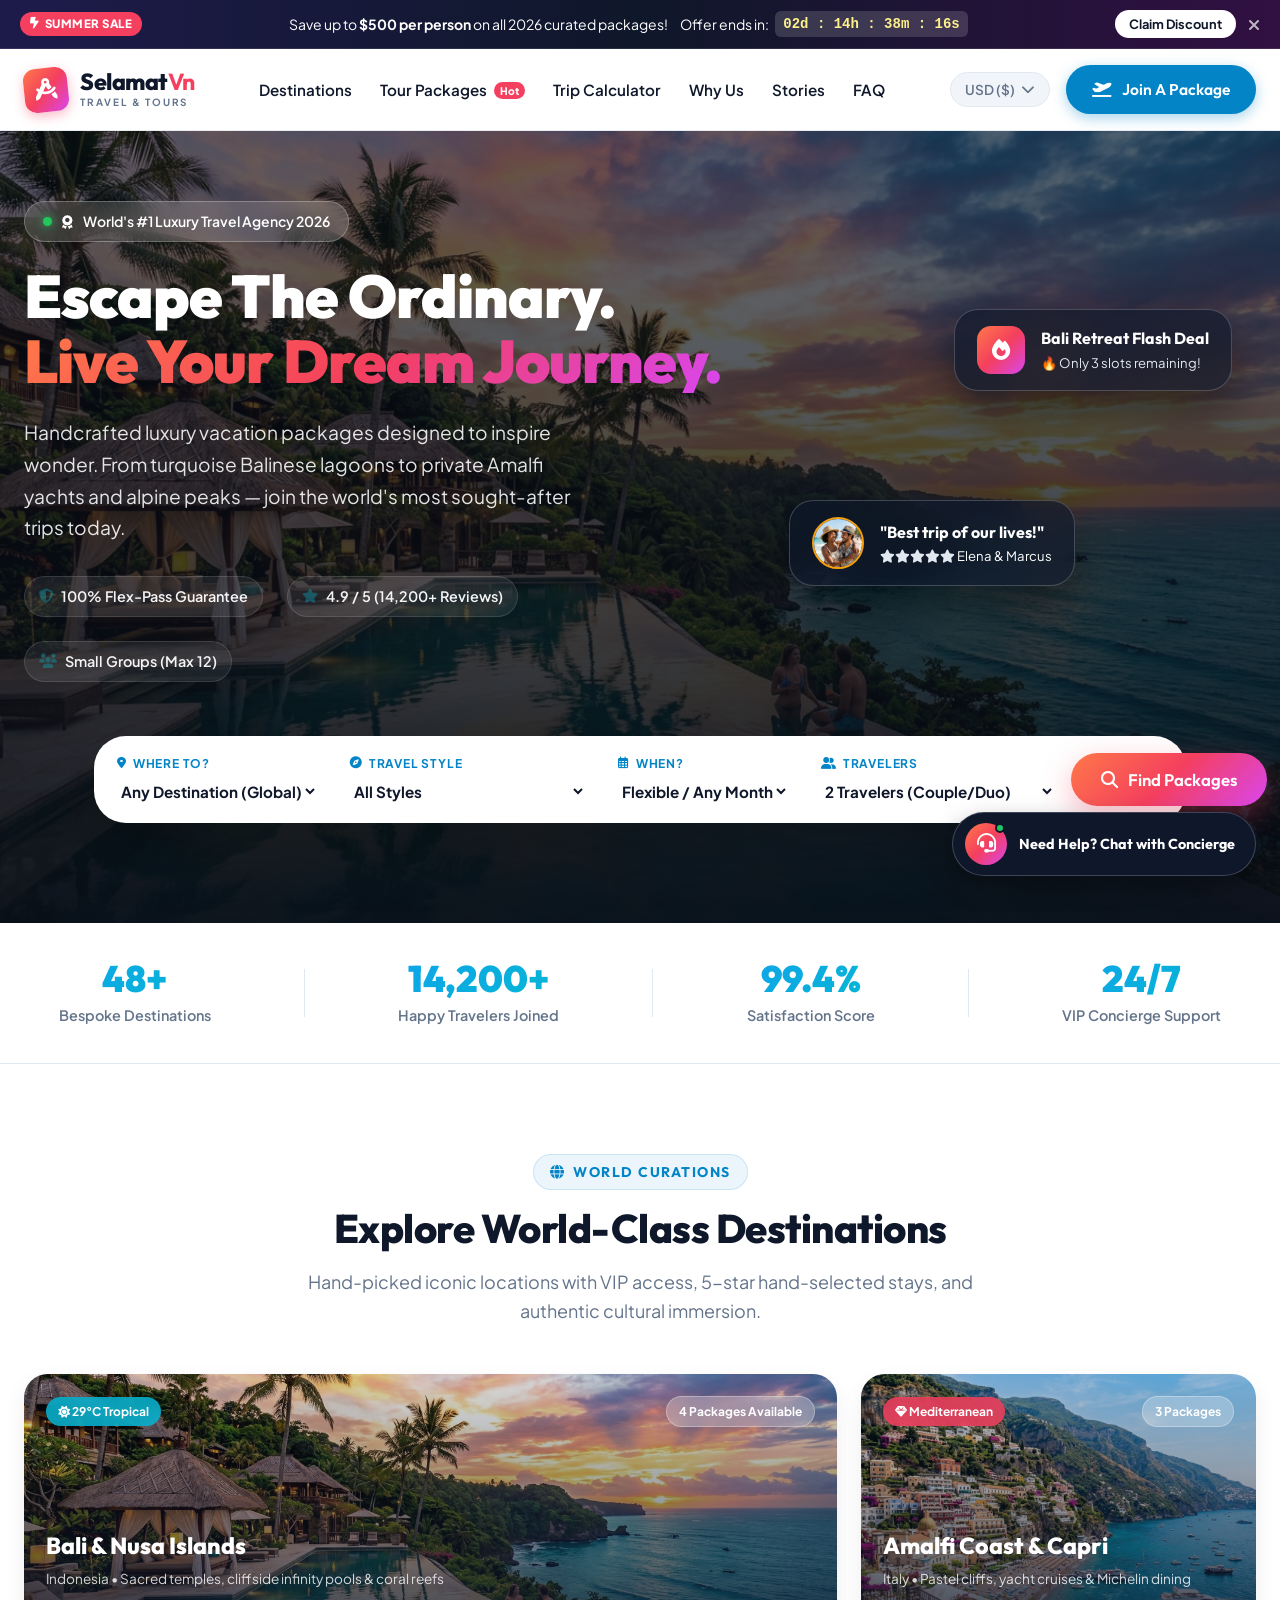
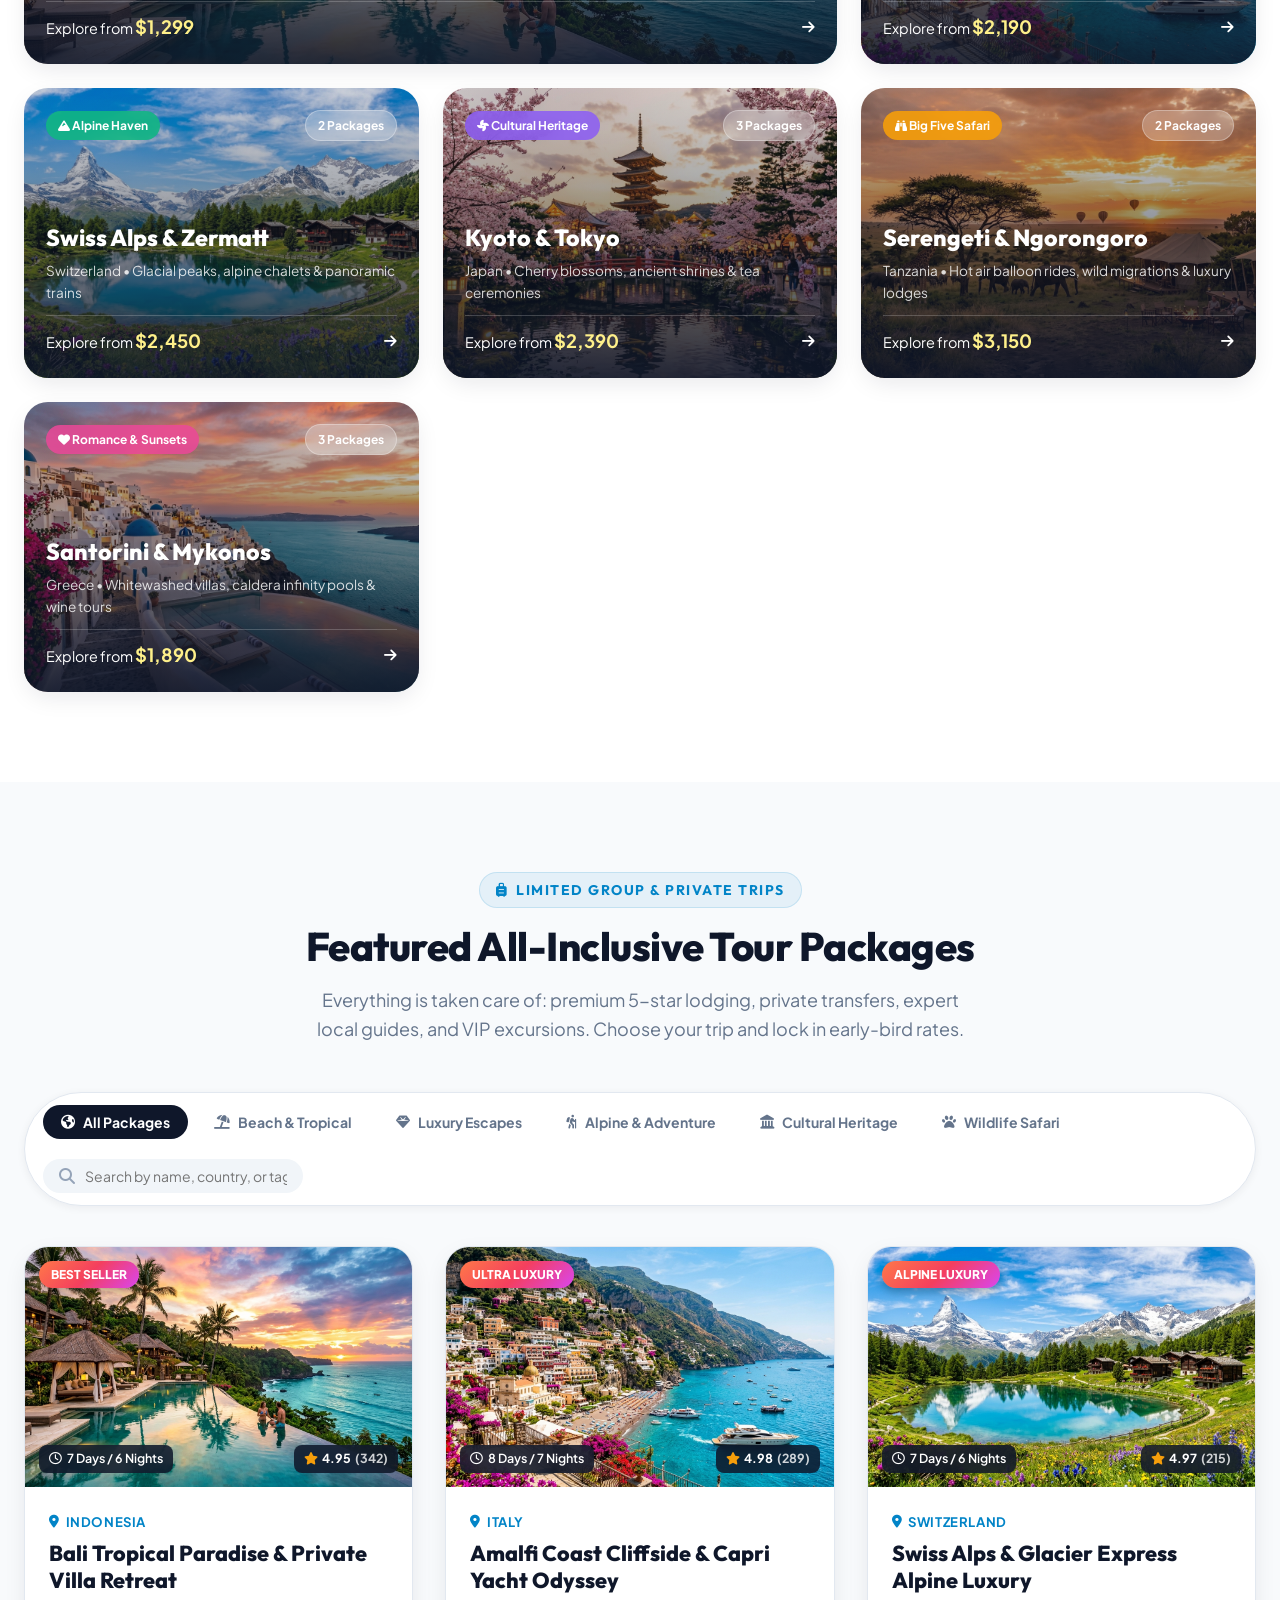
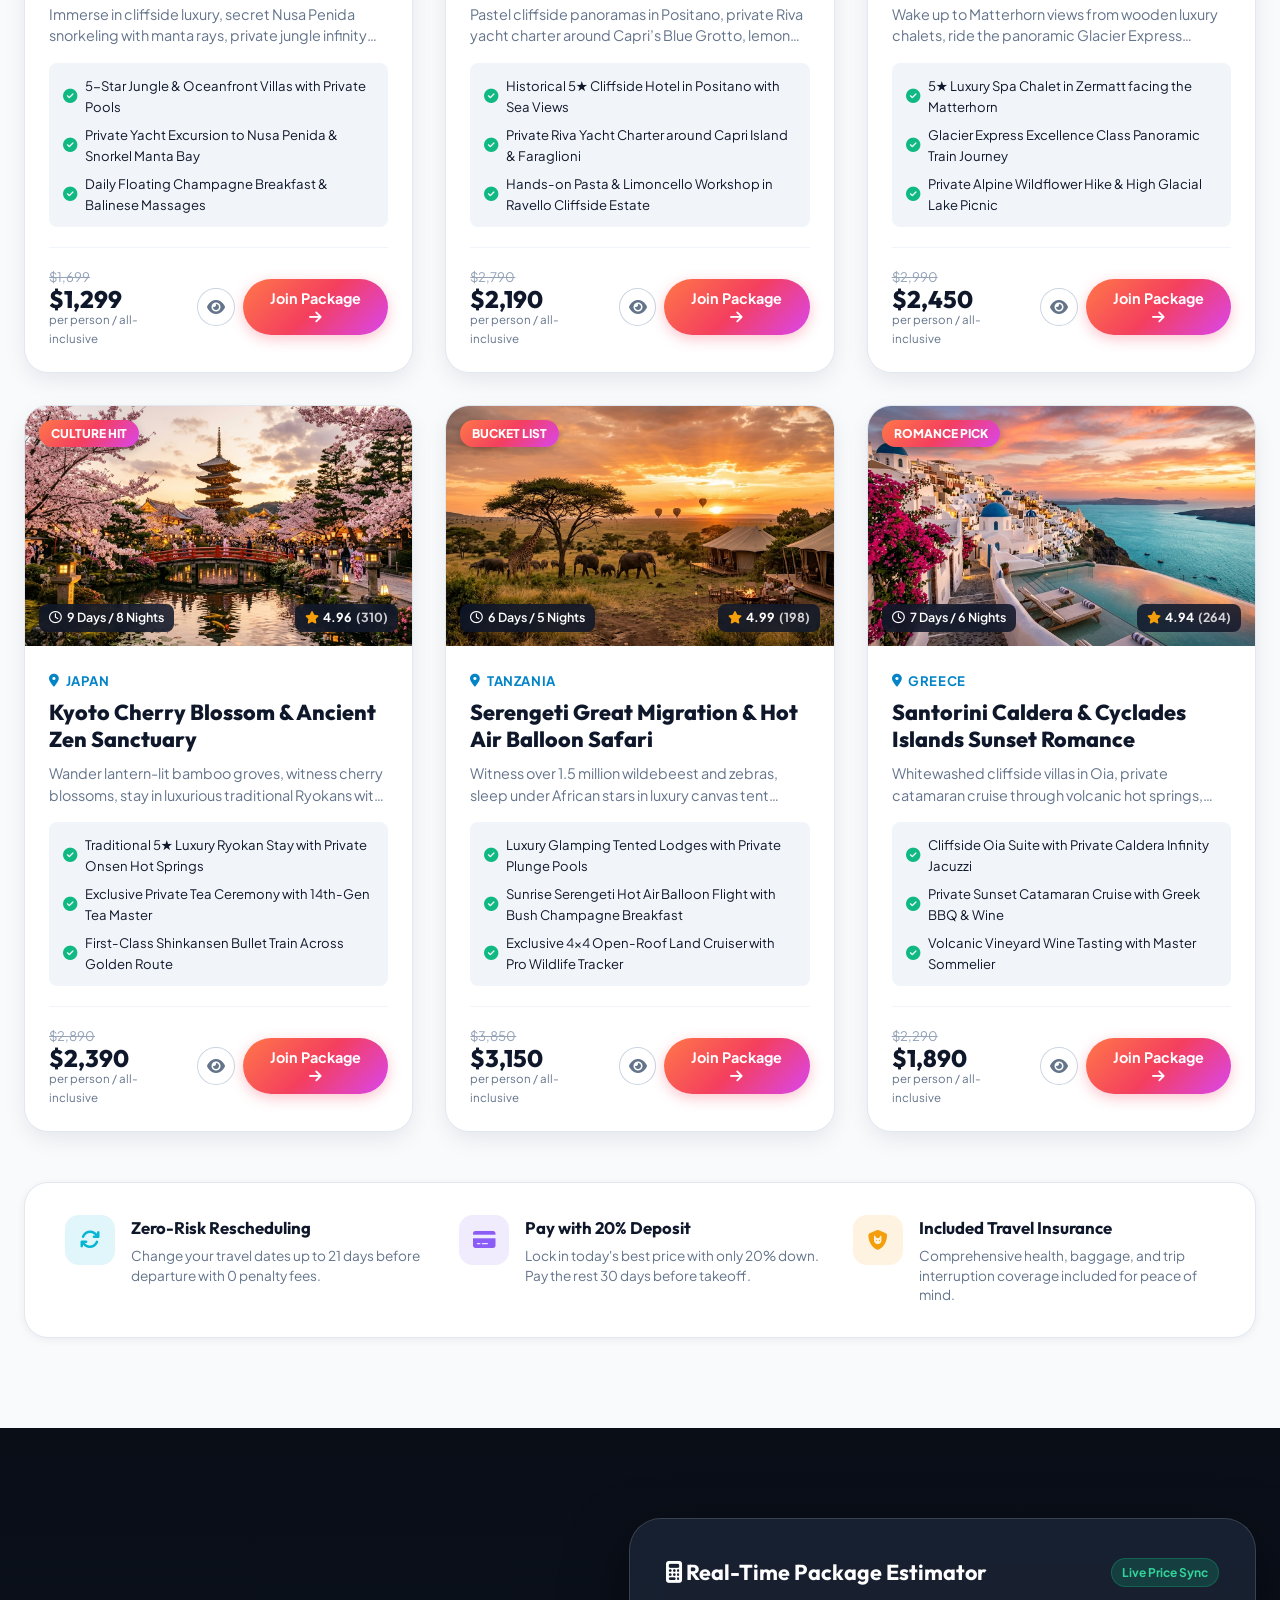
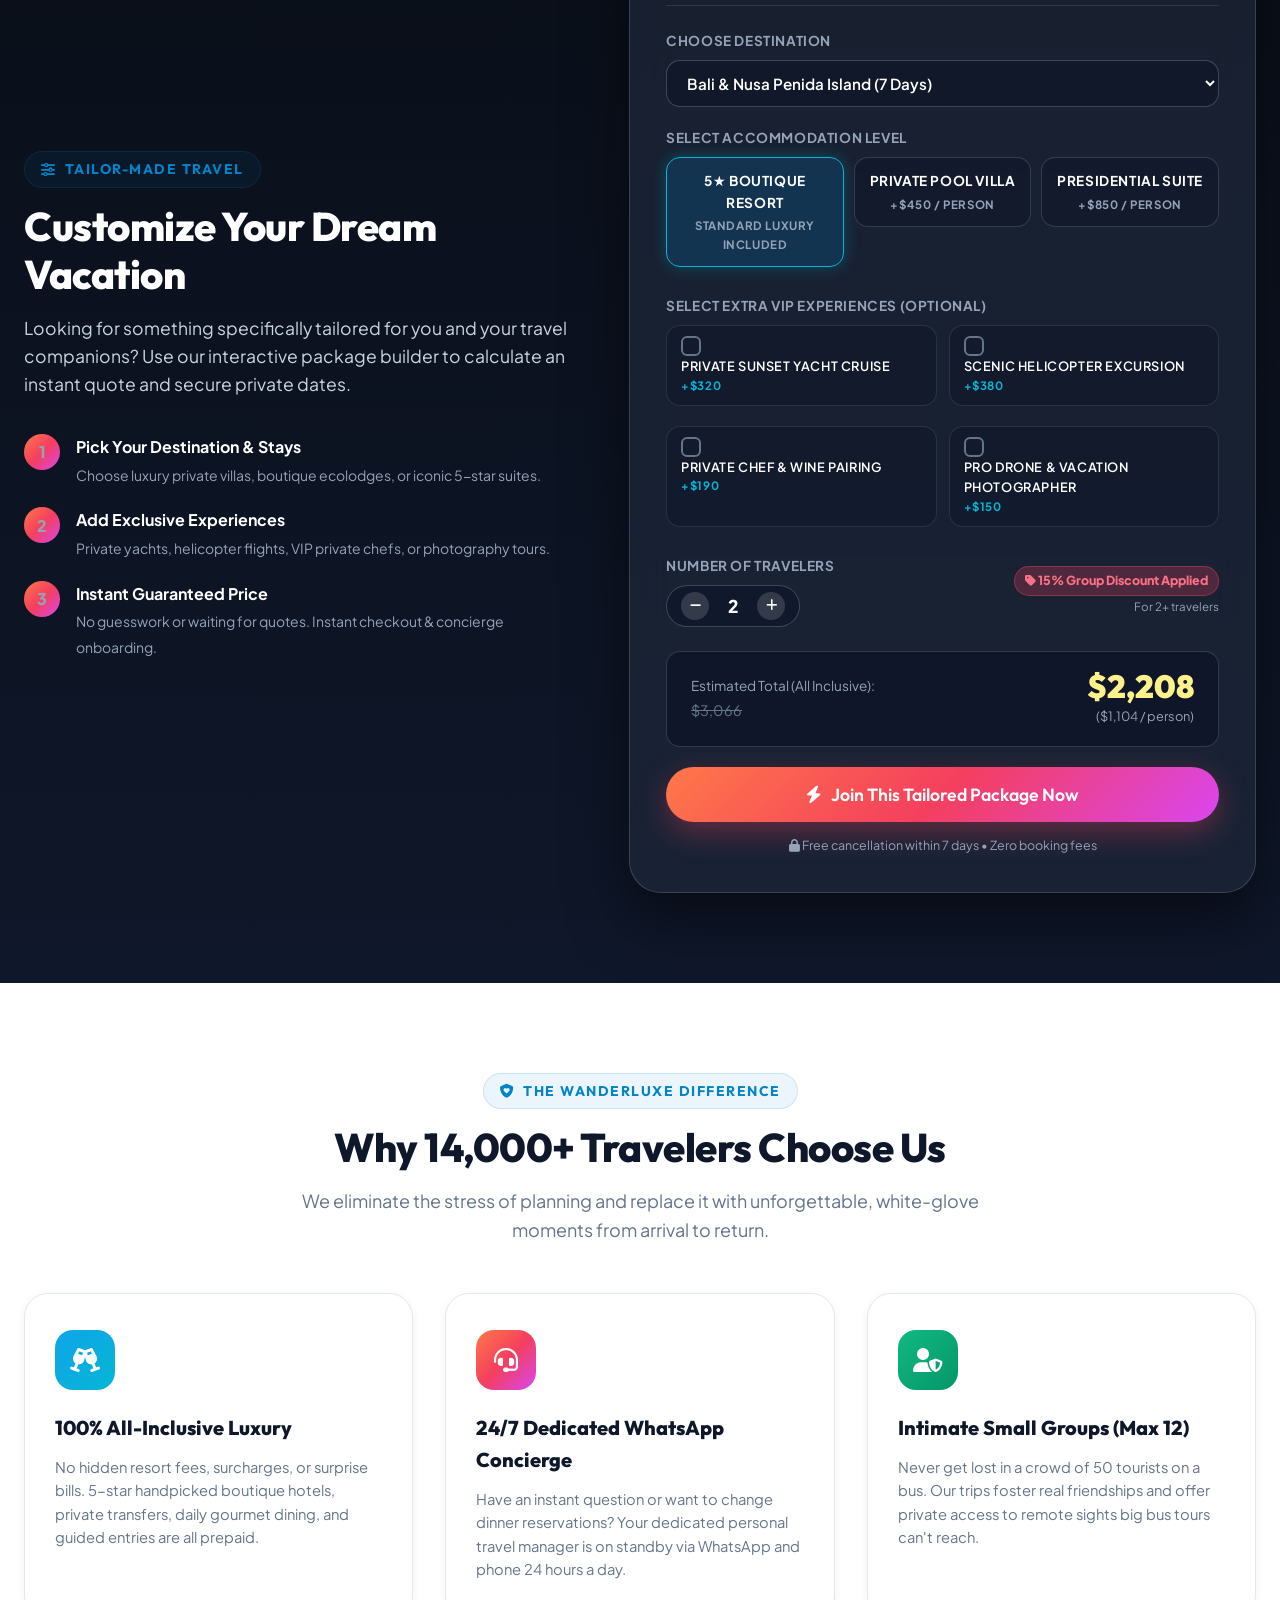
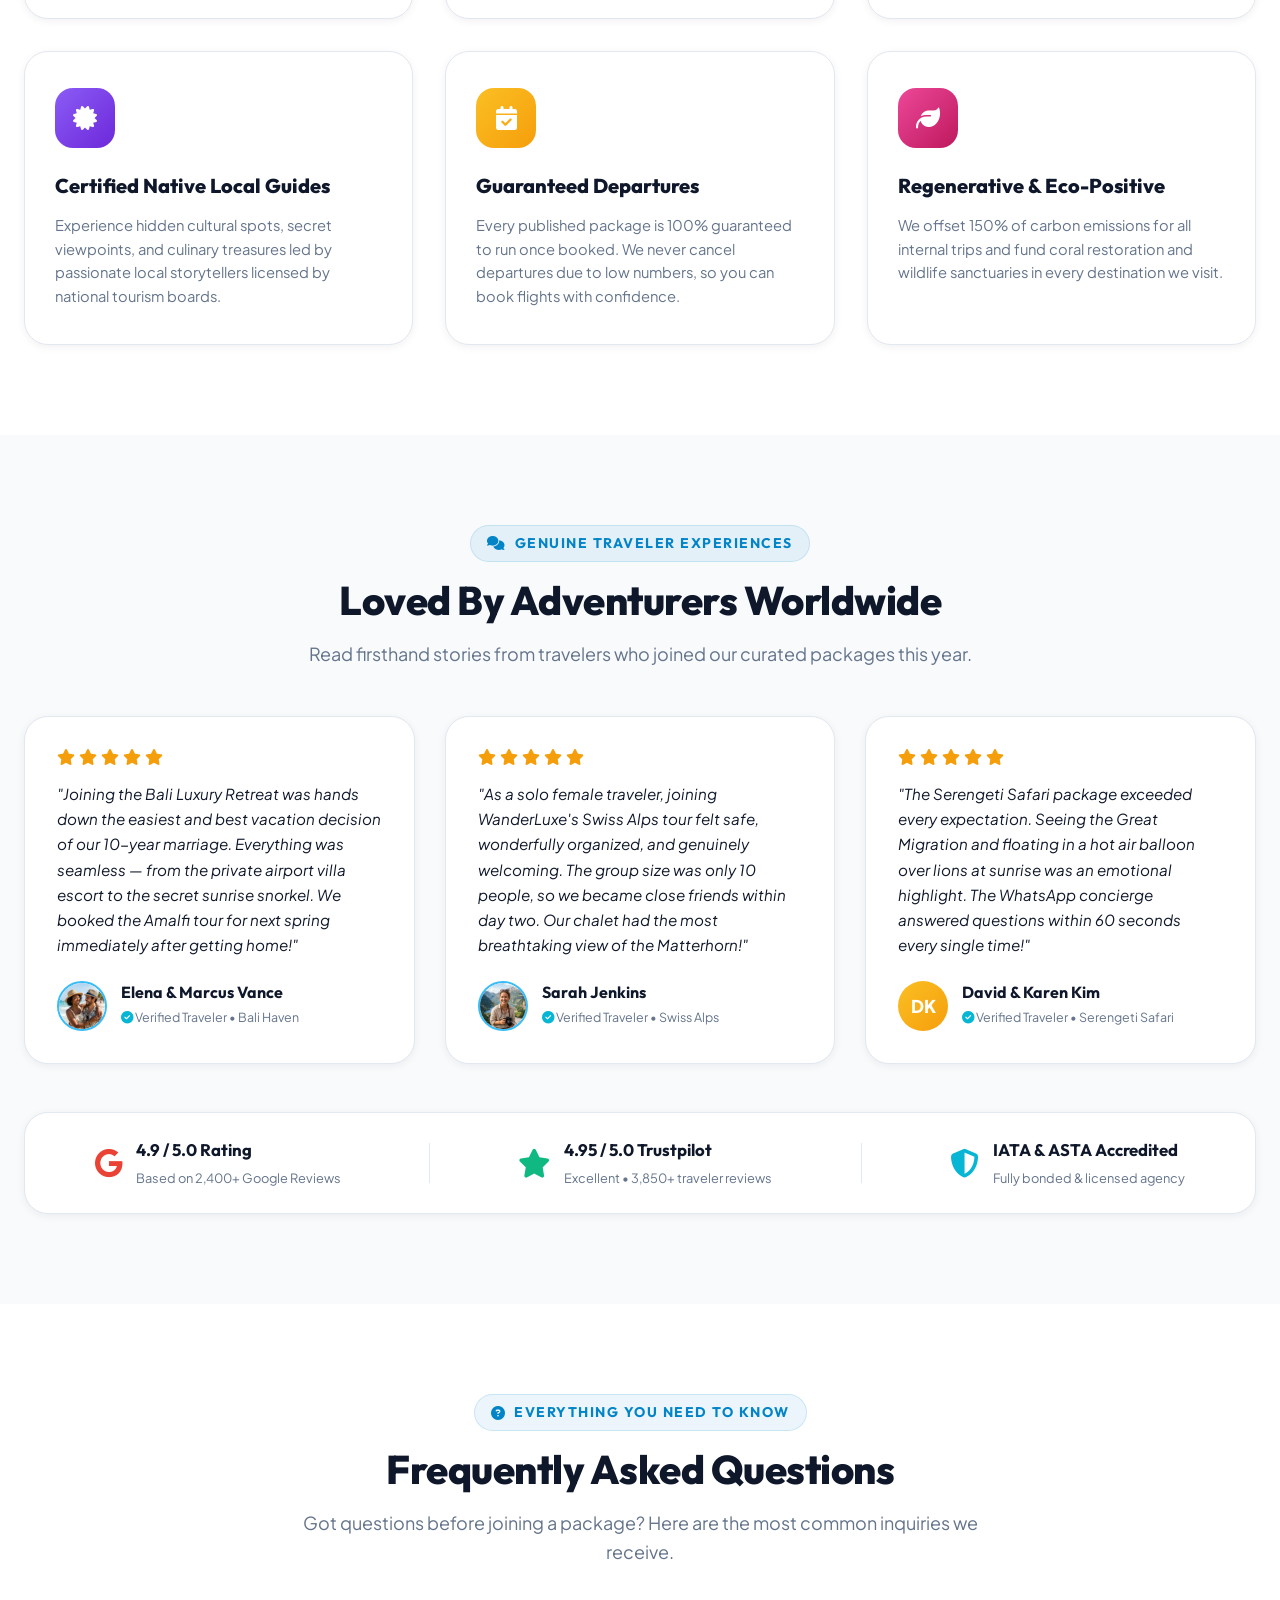
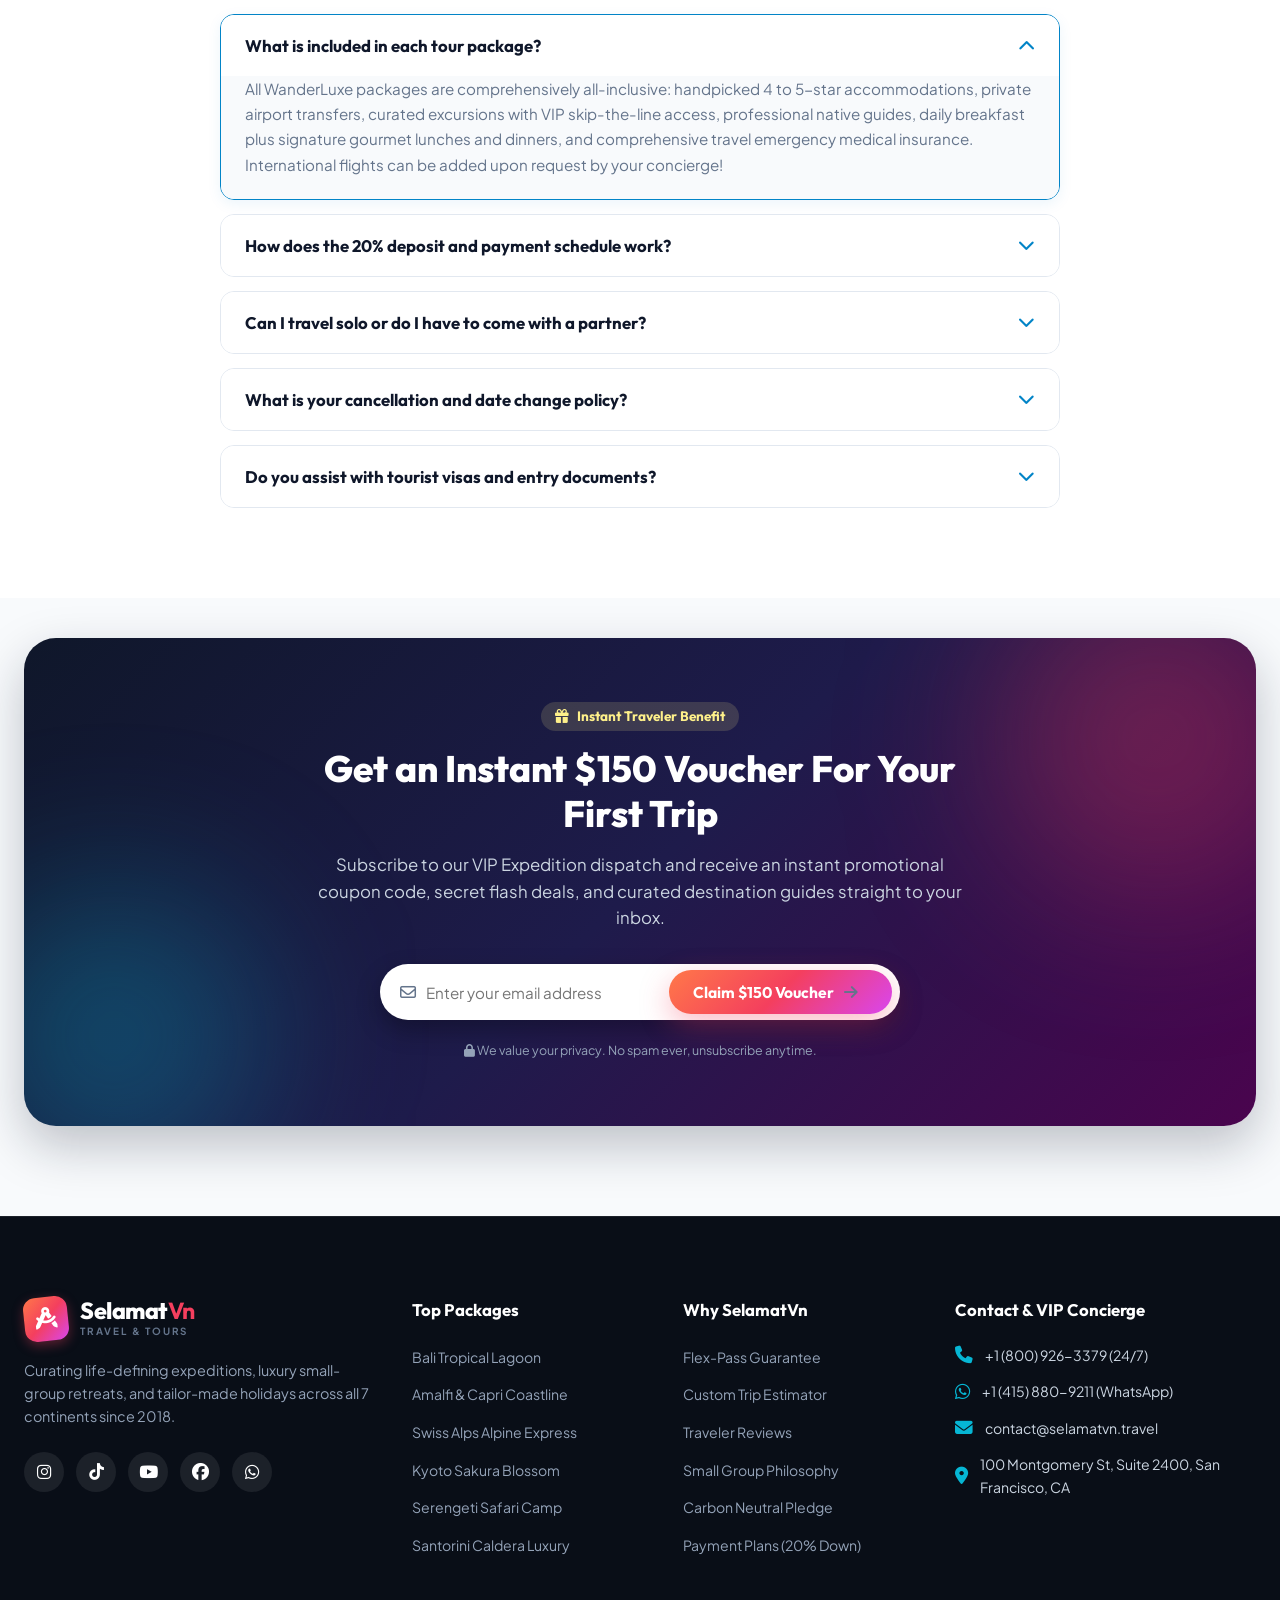
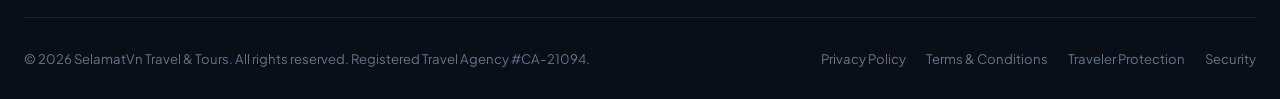
==== index.html @ 8dd3179a "Initial commit: SelamatVn luxury travel landing page with responsive mobile and tablet design" ====
<!DOCTYPE html>
<html lang="en">

<head>
  <meta charset="UTF-8">
  <meta name="viewport" content="width=device-width, initial-scale=1.0">
  <title>SelamatVn | Handcrafted Luxury Travel & Dream Vacation Packages</title>
  <meta name="description"
    content="Discover extraordinary curated travel packages across 7 continents. Join premium small-group tours, luxury private escapes, and unforgettable adventures with 100% flexible booking.">
  <meta name="keywords"
    content="travel agency, vacation packages, luxury travel, guided tours, Bali tours, Amalfi coast, Swiss Alps, safari vacation">

  <!-- Google Fonts -->
  <link rel="preconnect" href="https://fonts.googleapis.com">
  <link rel="preconnect" href="https://fonts.gstatic.com" crossorigin>
  <link
    href="https://fonts.googleapis.com/css2?family=Outfit:wght@400;500;600;700;800;900&family=Plus+Jakarta+Sans:wght@300;400;500;600;700&family=Playfair+Display:ital,wght@0,600;0,700;1,600&display=swap"
    rel="stylesheet">

  <!-- FontAwesome Icons for crisp UI symbols -->
  <link rel="stylesheet" href="https://cdnjs.cloudflare.com/ajax/libs/font-awesome/6.5.1/css/all.min.css">

  <!-- Custom Stylesheet -->
  <link rel="stylesheet" href="styles.css">
</head>

<body>

  <!-- TOP PROMO BANNER -->
  <aside class="top-banner" id="topPromoBanner">
    <div class="banner-container">
      <div class="banner-tag"><i class="fa-solid fa-bolt-lightning"></i> SUMMER SALE</div>
      <p class="banner-text">
        <span>Save up to <strong>$500 per person</strong> on all 2026 curated packages!</span>
        <span class="countdown-wrap">
          Offer ends in:
          <span class="timer-box" id="bannerTimer">02d : 14h : 38m : 19s</span>
        </span>
      </p>
      <div class="banner-actions">
        <a href="#packages" class="banner-cta">Claim Discount</a>
        <button class="banner-close" id="closeBannerBtn" aria-label="Close notification"><i
            class="fa-solid fa-xmark"></i></button>
      </div>
    </div>
  </aside>

  <!-- NAVIGATION BAR -->
  <header class="navbar" id="mainHeader">
    <div class="nav-container">
      <a href="#" class="brand-logo" aria-label="WanderLuxe Homepage">
        <div class="logo-icon-wrapper">
          <i class="fa-solid fa-compass-drafting"></i>
        </div>
        <div class="brand-name">
          <span>Selamat<strong class="highlight-text">Vn</strong></span>
          <span class="brand-sub">TRAVEL & TOURS</span>
        </div>
      </a>

      <!-- Desktop & Mobile Nav Links -->
      <nav class="nav-links" id="navMenu">
        <a href="#destinations" class="nav-link">Destinations</a>
        <a href="#packages" class="nav-link">Tour Packages <span class="hot-badge">Hot</span></a>
        <a href="#custom-trip" class="nav-link">Trip Calculator</a>
        <a href="#why-us" class="nav-link">Why Us</a>
        <a href="#testimonials" class="nav-link">Stories</a>
        <a href="#faq" class="nav-link">FAQ</a>
        <a href="#packages" class="btn btn-primary mobile-menu-cta"><i class="fa-solid fa-plane-departure"></i> Join A Package</a>
      </nav>

      <!-- Right Header Actions -->
      <div class="nav-actions">
        <!-- Currency Selector -->
        <div class="currency-dropdown">
          <button class="currency-btn" id="currencyToggleBtn" aria-haspopup="true" aria-expanded="false">
            <span id="currentCurrencyLabel">USD ($)</span>
            <i class="fa-solid fa-chevron-down"></i>
          </button>
          <div class="currency-menu" id="currencyMenu">
            <button class="currency-opt active" data-currency="USD">USD ($)</button>
            <button class="currency-opt" data-currency="EUR">EUR (€)</button>
            <button class="currency-opt" data-currency="GBP">GBP (£)</button>
            <button class="currency-opt" data-currency="AUD">AUD (A$)</button>
          </div>
        </div>

        <a href="#packages" class="btn btn-primary join-nav-btn" id="navJoinBtn">
          <i class="fa-solid fa-plane-departure"></i> Join A Package
        </a>

        <!-- Mobile Menu Toggle Button -->
        <button class="mobile-toggle" id="mobileMenuBtn" aria-label="Toggle navigation menu">
          <span></span>
          <span></span>
          <span></span>
        </button>
      </div>
    </div>
  </header>
  <div class="nav-backdrop" id="navBackdrop"></div>

  <main>
    <!-- HERO SECTION -->
    <section class="hero-section" id="hero">
      <div class="hero-bg-overlay"></div>
      <img src="assets/images/hero-bali.jpg" alt="Luxury infinity pool paradise resort at sunset" class="hero-bg-img"
        id="heroBgImage">

      <div class="hero-container">
        <div class="hero-content">
          <div class="hero-pill-badge animate-fade-down">
            <span class="live-dot"></span>
            <i class="fa-solid fa-award"></i> World's #1 Luxury Travel Agency 2026
          </div>

          <h1 class="hero-title animate-fade-up">
            Escape The Ordinary. <br>
            <span class="gradient-text">Live Your Dream Journey.</span>
          </h1>

          <p class="hero-subtitle animate-fade-up-delay">
            Handcrafted luxury vacation packages designed to inspire wonder. From turquoise Balinese lagoons to private
            Amalfi yachts and alpine peaks — join the world's most sought-after trips today.
          </p>

          <!-- Key Trust Badges -->
          <div class="hero-trust-list animate-fade-up-delay-2">
            <div class="trust-badge">
              <i class="fa-solid fa-shield-halved"></i>
              <span>100% Flex-Pass Guarantee</span>
            </div>
            <div class="trust-badge">
              <i class="fa-solid fa-star text-gold"></i>
              <span>4.9 / 5 (14,200+ Reviews)</span>
            </div>
            <div class="trust-badge">
              <i class="fa-solid fa-users"></i>
              <span>Small Groups (Max 12)</span>
            </div>
          </div>
        </div>

        <!-- HERO FLOATING GLASS CARDS -->
        <div class="hero-floating-elements">
          <div class="glass-float-card card-top-right">
            <div class="float-icon-box coral-gradient">
              <i class="fa-solid fa-fire"></i>
            </div>
            <div>
              <div class="float-title">Bali Retreat Flash Deal</div>
              <div class="float-meta">🔥 Only 3 slots remaining!</div>
            </div>
          </div>

          <div class="glass-float-card card-bottom-left">
            <img src="assets/images/avatar-couple.jpg" alt="Recent travelers Marcus and Elena" class="float-avatar">
            <div>
              <div class="float-title">"Best trip of our lives!"</div>
              <div class="float-meta text-gold">
                <i class="fa-solid fa-star"></i><i class="fa-solid fa-star"></i><i class="fa-solid fa-star"></i><i
                  class="fa-solid fa-star"></i><i class="fa-solid fa-star"></i>
                <span class="text-white">Elena & Marcus</span>
              </div>
            </div>
          </div>
        </div>
      </div>

      <!-- INTERACTIVE SEARCH / FILTER BAR WIDGET -->
      <div class="search-widget-container">
        <form class="search-widget" id="heroSearchWidget" onsubmit="event.preventDefault(); window.handleHeroSearch();">
          <div class="widget-field">
            <label for="searchDestination"><i class="fa-solid fa-location-dot"></i> Where to?</label>
            <select id="searchDestination">
              <option value="all">Any Destination (Global)</option>
              <option value="bali">Bali, Indonesia</option>
              <option value="amalfi">Amalfi Coast, Italy</option>
              <option value="swiss">Swiss Alps, Switzerland</option>
              <option value="kyoto">Kyoto, Japan</option>
              <option value="serengeti">Serengeti, Tanzania</option>
              <option value="santorini">Santorini, Greece</option>
            </select>
          </div>

          <div class="widget-divider"></div>

          <div class="widget-field">
            <label for="searchType"><i class="fa-solid fa-compass"></i> Travel Style</label>
            <select id="searchType">
              <option value="all">All Styles</option>
              <option value="beach">Tropical Island & Beach</option>
              <option value="luxury">Ultra Luxury & Yachts</option>
              <option value="adventure">Alpine & Mountain Adventure</option>
              <option value="cultural">Culture & Heritage</option>
              <option value="safari">Wildlife & Safari</option>
            </select>
          </div>

          <div class="widget-divider"></div>

          <div class="widget-field">
            <label for="searchDate"><i class="fa-regular fa-calendar-days"></i> When?</label>
            <select id="searchDate">
              <option value="flexible">Flexible / Any Month</option>
              <option value="summer">Summer 2026</option>
              <option value="autumn">Autumn 2026</option>
              <option value="winter">Winter 2026/27</option>
              <option value="spring">Spring 2027</option>
            </select>
          </div>

          <div class="widget-divider"></div>

          <div class="widget-field">
            <label for="searchGuests"><i class="fa-solid fa-user-group"></i> Travelers</label>
            <select id="searchGuests">
              <option value="1">1 Solo Explorer</option>
              <option value="2" selected>2 Travelers (Couple/Duo)</option>
              <option value="3">3 - 4 Travelers (Small Group)</option>
              <option value="5">5+ Travelers (Family/Private)</option>
            </select>
          </div>

          <button type="submit" class="btn btn-gradient widget-submit-btn" id="searchSubmitBtn">
            <i class="fa-solid fa-magnifying-glass"></i> Find Packages
          </button>
        </form>
      </div>
    </section>

    <!-- LIVE STATS STRIP -->
    <section class="stats-strip">
      <div class="container stats-grid">
        <div class="stat-item">
          <div class="stat-number">48+</div>
          <div class="stat-label">Bespoke Destinations</div>
        </div>
        <div class="stat-divider"></div>
        <div class="stat-item">
          <div class="stat-number">14,200+</div>
          <div class="stat-label">Happy Travelers Joined</div>
        </div>
        <div class="stat-divider"></div>
        <div class="stat-item">
          <div class="stat-number">99.4%</div>
          <div class="stat-label">Satisfaction Score</div>
        </div>
        <div class="stat-divider"></div>
        <div class="stat-item">
          <div class="stat-number">24/7</div>
          <div class="stat-label">VIP Concierge Support</div>
        </div>
      </div>
    </section>

    <!-- POPULAR DESTINATIONS SHOWCASE -->
    <section class="destinations-section" id="destinations">
      <div class="container">
        <div class="section-header text-center">
          <span class="sub-heading"><i class="fa-solid fa-globe"></i> World Curations</span>
          <h2 class="main-heading">Explore World-Class Destinations</h2>
          <p class="section-desc">Hand-picked iconic locations with VIP access, 5-star hand-selected stays, and
            authentic cultural immersion.</p>
        </div>

        <div class="destinations-grid">
          <!-- Bali -->
          <div class="destination-card large-card" onclick="window.filterByDestination('bali')">
            <img src="assets/images/hero-bali.jpg" alt="Bali tropical jungle and ocean" loading="lazy">
            <div class="destination-overlay">
              <div class="destination-top">
                <span class="tag-pill tag-tropical"><i class="fa-solid fa-sun"></i> 29°C Tropical</span>
                <span class="tag-pill tag-sale">4 Packages Available</span>
              </div>
              <div class="destination-bottom">
                <h3>Bali & Nusa Islands</h3>
                <p>Indonesia • Sacred temples, cliffside infinity pools & coral reefs</p>
                <div class="destination-cta">
                  <span>Explore from <strong>$1,299</strong></span>
                  <i class="fa-solid fa-arrow-right"></i>
                </div>
              </div>
            </div>
          </div>

          <!-- Amalfi -->
          <div class="destination-card" onclick="window.filterByDestination('amalfi')">
            <img src="assets/images/amalfi-coast.jpg" alt="Amalfi Coast Positano Italy" loading="lazy">
            <div class="destination-overlay">
              <div class="destination-top">
                <span class="tag-pill tag-luxury"><i class="fa-solid fa-gem"></i> Mediterranean</span>
                <span class="tag-pill tag-sale">3 Packages</span>
              </div>
              <div class="destination-bottom">
                <h3>Amalfi Coast & Capri</h3>
                <p>Italy • Pastel cliffs, yacht cruises & Michelin dining</p>
                <div class="destination-cta">
                  <span>Explore from <strong>$2,190</strong></span>
                  <i class="fa-solid fa-arrow-right"></i>
                </div>
              </div>
            </div>
          </div>

          <!-- Swiss Alps -->
          <div class="destination-card" onclick="window.filterByDestination('swiss')">
            <img src="assets/images/swiss-alps.jpg" alt="Swiss Alps Zermatt summer lake" loading="lazy">
            <div class="destination-overlay">
              <div class="destination-top">
                <span class="tag-pill tag-adventure"><i class="fa-solid fa-mountain"></i> Alpine Haven</span>
                <span class="tag-pill tag-sale">2 Packages</span>
              </div>
              <div class="destination-bottom">
                <h3>Swiss Alps & Zermatt</h3>
                <p>Switzerland • Glacial peaks, alpine chalets & panoramic trains</p>
                <div class="destination-cta">
                  <span>Explore from <strong>$2,450</strong></span>
                  <i class="fa-solid fa-arrow-right"></i>
                </div>
              </div>
            </div>
          </div>

          <!-- Kyoto -->
          <div class="destination-card" onclick="window.filterByDestination('kyoto')">
            <img src="assets/images/kyoto-japan.jpg" alt="Kyoto cherry blossom temple" loading="lazy">
            <div class="destination-overlay">
              <div class="destination-top">
                <span class="tag-pill tag-culture"><i class="fa-solid fa-fan"></i> Cultural Heritage</span>
                <span class="tag-pill tag-sale">3 Packages</span>
              </div>
              <div class="destination-bottom">
                <h3>Kyoto & Tokyo</h3>
                <p>Japan • Cherry blossoms, ancient shrines & tea ceremonies</p>
                <div class="destination-cta">
                  <span>Explore from <strong>$2,390</strong></span>
                  <i class="fa-solid fa-arrow-right"></i>
                </div>
              </div>
            </div>
          </div>

          <!-- Serengeti -->
          <div class="destination-card" onclick="window.filterByDestination('serengeti')">
            <img src="assets/images/serengeti-safari.jpg" alt="Serengeti luxury glamping safari" loading="lazy">
            <div class="destination-overlay">
              <div class="destination-top">
                <span class="tag-pill tag-safari"><i class="fa-solid fa-binoculars"></i> Big Five Safari</span>
                <span class="tag-pill tag-sale">2 Packages</span>
              </div>
              <div class="destination-bottom">
                <h3>Serengeti & Ngorongoro</h3>
                <p>Tanzania • Hot air balloon rides, wild migrations & luxury lodges</p>
                <div class="destination-cta">
                  <span>Explore from <strong>$3,150</strong></span>
                  <i class="fa-solid fa-arrow-right"></i>
                </div>
              </div>
            </div>
          </div>

          <!-- Santorini -->
          <div class="destination-card" onclick="window.filterByDestination('santorini')">
            <img src="assets/images/santorini-greece.jpg" alt="Santorini Oia caldera sunset" loading="lazy">
            <div class="destination-overlay">
              <div class="destination-top">
                <span class="tag-pill tag-romantic"><i class="fa-solid fa-heart"></i> Romance & Sunsets</span>
                <span class="tag-pill tag-sale">3 Packages</span>
              </div>
              <div class="destination-bottom">
                <h3>Santorini & Mykonos</h3>
                <p>Greece • Whitewashed villas, caldera infinity pools & wine tours</p>
                <div class="destination-cta">
                  <span>Explore from <strong>$1,890</strong></span>
                  <i class="fa-solid fa-arrow-right"></i>
                </div>
              </div>
            </div>
          </div>
        </div>
      </div>
    </section>

    <!-- PACKAGES SECTION -->
    <section class="packages-section" id="packages">
      <div class="container">
        <div class="section-header text-center">
          <span class="sub-heading"><i class="fa-solid fa-suitcase-rolling"></i> Limited Group & Private Trips</span>
          <h2 class="main-heading">Featured All-Inclusive Tour Packages</h2>
          <p class="section-desc">
            Everything is taken care of: premium 5-star lodging, private transfers, expert local guides, and VIP
            excursions. Choose your trip and lock in early-bird rates.
          </p>
        </div>

        <!-- Filter Controls -->
        <div class="package-filters-bar">
          <div class="filter-tabs" id="filterTabs">
            <button class="filter-tab active" data-category="all">
              <i class="fa-solid fa-earth-americas"></i> All Packages
            </button>
            <button class="filter-tab" data-category="beach">
              <i class="fa-solid fa-umbrella-beach"></i> Beach & Tropical
            </button>
            <button class="filter-tab" data-category="luxury">
              <i class="fa-solid fa-gem"></i> Luxury Escapes
            </button>
            <button class="filter-tab" data-category="adventure">
              <i class="fa-solid fa-person-hiking"></i> Alpine & Adventure
            </button>
            <button class="filter-tab" data-category="cultural">
              <i class="fa-solid fa-landmark"></i> Cultural Heritage
            </button>
            <button class="filter-tab" data-category="safari">
              <i class="fa-solid fa-paw"></i> Wildlife Safari
            </button>
          </div>

          <!-- Search within packages -->
          <div class="package-search-box">
            <i class="fa-solid fa-magnifying-glass"></i>
            <input type="text" id="packageSearchInput" placeholder="Search by name, country, or tag..."
              aria-label="Search packages">
          </div>
        </div>

        <!-- Packages Grid (Populated dynamically via JavaScript) -->
        <div class="packages-grid" id="packagesGrid">
          <!-- Javascript renders dynamic package cards here -->
        </div>

        <!-- Extra perk strip beneath packages -->
        <div class="booking-guarantee-card">
          <div class="guarantee-col">
            <div class="icon-circle cyan-glow"><i class="fa-solid fa-arrows-rotate"></i></div>
            <div>
              <h4>Zero-Risk Rescheduling</h4>
              <p>Change your travel dates up to 21 days before departure with 0 penalty fees.</p>
            </div>
          </div>
          <div class="guarantee-col">
            <div class="icon-circle purple-glow"><i class="fa-solid fa-credit-card"></i></div>
            <div>
              <h4>Pay with 20% Deposit</h4>
              <p>Lock in today's best price with only 20% down. Pay the rest 30 days before takeoff.</p>
            </div>
          </div>
          <div class="guarantee-col">
            <div class="icon-circle gold-glow"><i class="fa-solid fa-shield-cat"></i></div>
            <div>
              <h4>Included Travel Insurance</h4>
              <p>Comprehensive health, baggage, and trip interruption coverage included for peace of mind.</p>
            </div>
          </div>
        </div>
      </div>
    </section>

    <!-- INTERACTIVE "BUILD YOUR DREAM PACKAGE" ESTIMATOR -->
    <section class="custom-trip-section" id="custom-trip">
      <div class="container">
        <div class="custom-trip-wrapper">
          <div class="custom-trip-intro">
            <span class="sub-heading"><i class="fa-solid fa-sliders"></i> Tailor-Made Travel</span>
            <h2 class="main-heading">Customize Your Dream Vacation</h2>
            <p>
              Looking for something specifically tailored for you and your travel companions? Use our interactive
              package builder to calculate an instant quote and secure private dates.
            </p>

            <div class="interactive-steps-summary">
              <div class="step-bullet">
                <span class="num">1</span>
                <div>
                  <strong>Pick Your Destination & Stays</strong>
                  <span>Choose luxury private villas, boutique ecolodges, or iconic 5-star suites.</span>
                </div>
              </div>
              <div class="step-bullet">
                <span class="num">2</span>
                <div>
                  <strong>Add Exclusive Experiences</strong>
                  <span>Private yachts, helicopter flights, VIP private chefs, or photography tours.</span>
                </div>
              </div>
              <div class="step-bullet">
                <span class="num">3</span>
                <div>
                  <strong>Instant Guaranteed Price</strong>
                  <span>No guesswork or waiting for quotes. Instant checkout & concierge onboarding.</span>
                </div>
              </div>
            </div>
          </div>

          <!-- Trip Builder Interactive Calculator Card -->
          <div class="custom-calculator-card">
            <div class="calc-header">
              <h3><i class="fa-solid fa-calculator"></i> Real-Time Package Estimator</h3>
              <span class="calc-badge">Live Price Sync</span>
            </div>

            <form id="tripCalcForm" onsubmit="event.preventDefault(); window.bookCustomTrip();">
              <!-- Destination -->
              <div class="calc-field">
                <label for="calcDest">Choose Destination</label>
                <select id="calcDest" onchange="window.updateTripCalc()">
                  <option value="bali" data-price="1299">Bali & Nusa Penida Island (7 Days)</option>
                  <option value="amalfi" data-price="2190">Amalfi Coast & Capri Yacht Tour (8 Days)</option>
                  <option value="swiss" data-price="2450">Swiss Alps & Glacier Express (7 Days)</option>
                  <option value="kyoto" data-price="2390">Kyoto & Tokyo Golden Route (9 Days)</option>
                  <option value="serengeti" data-price="3150">Serengeti Safari & Ngorongoro Crater (6 Days)</option>
                  <option value="santorini" data-price="1890">Santorini & Cyclades Islands (7 Days)</option>
                </select>
              </div>

              <!-- Accommodation Tier -->
              <div class="calc-field">
                <label>Select Accommodation Level</label>
                <div class="tier-selector">
                  <label class="tier-opt">
                    <input type="radio" name="hotelTier" value="0" checked onchange="window.updateTripCalc()">
                    <span class="tier-box">
                      <strong>5★ Boutique Resort</strong>
                      <small>Standard Luxury Included</small>
                    </span>
                  </label>
                  <label class="tier-opt">
                    <input type="radio" name="hotelTier" value="450" onchange="window.updateTripCalc()">
                    <span class="tier-box">
                      <strong>Private Pool Villa</strong>
                      <small>+$450 / person</small>
                    </span>
                  </label>
                  <label class="tier-opt">
                    <input type="radio" name="hotelTier" value="850" onchange="window.updateTripCalc()">
                    <span class="tier-box">
                      <strong>Presidential Suite</strong>
                      <small>+$850 / person</small>
                    </span>
                  </label>
                </div>
              </div>

              <!-- Add-on Excursions -->
              <div class="calc-field">
                <label>Select Extra VIP Experiences (Optional)</label>
                <div class="addons-grid">
                  <label class="addon-checkbox">
                    <input type="checkbox" id="addonYacht" value="320" onchange="window.updateTripCalc()">
                    <span class="checkbox-custom"></span>
                    <span class="addon-info">
                      <span class="addon-name">Private Sunset Yacht Cruise</span>
                      <span class="addon-price">+$320</span>
                    </span>
                  </label>

                  <label class="addon-checkbox">
                    <input type="checkbox" id="addonHeli" value="380" onchange="window.updateTripCalc()">
                    <span class="checkbox-custom"></span>
                    <span class="addon-info">
                      <span class="addon-name">Scenic Helicopter Excursion</span>
                      <span class="addon-price">+$380</span>
                    </span>
                  </label>

                  <label class="addon-checkbox">
                    <input type="checkbox" id="addonDining" value="190" onchange="window.updateTripCalc()">
                    <span class="checkbox-custom"></span>
                    <span class="addon-info">
                      <span class="addon-name">Private Chef & Wine Pairing</span>
                      <span class="addon-price">+$190</span>
                    </span>
                  </label>

                  <label class="addon-checkbox">
                    <input type="checkbox" id="addonPhoto" value="150" onchange="window.updateTripCalc()">
                    <span class="checkbox-custom"></span>
                    <span class="addon-info">
                      <span class="addon-name">Pro Drone & Vacation Photographer</span>
                      <span class="addon-price">+$150</span>
                    </span>
                  </label>
                </div>
              </div>

              <!-- Travelers Count -->
              <div class="calc-field calc-row">
                <div>
                  <label>Number of Travelers</label>
                  <div class="counter-input">
                    <button type="button" class="counter-btn" onclick="window.adjustGuestCount(-1)"><i
                        class="fa-solid fa-minus"></i></button>
                    <span id="calcGuestCount" class="counter-value">2</span>
                    <button type="button" class="counter-btn" onclick="window.adjustGuestCount(1)"><i
                        class="fa-solid fa-plus"></i></button>
                  </div>
                </div>

                <div class="discount-badge-box">
                  <span class="save-tag"><i class="fa-solid fa-tag"></i> 15% Group Discount Applied</span>
                  <small>For 2+ travelers</small>
                </div>
              </div>

              <!-- Price Display Box -->
              <div class="calc-total-box">
                <div class="total-breakdown">
                  <span class="price-label">Estimated Total (All Inclusive):</span>
                  <span class="original-strike" id="calcOriginalPrice">$3,290</span>
                </div>
                <div class="final-total">
                  <span class="final-price" id="calcFinalPrice">$2,796</span>
                  <span class="per-person" id="calcPerPersonPrice">($1,398 / person)</span>
                </div>
              </div>

              <button type="submit" class="btn btn-gradient btn-block btn-lg" id="joinCustomTripBtn">
                <i class="fa-solid fa-bolt"></i> Join This Tailored Package Now
              </button>
              <p class="calc-footnote"><i class="fa-solid fa-lock"></i> Free cancellation within 7 days • Zero booking
                fees</p>
            </form>
          </div>
        </div>
      </div>
    </section>

    <!-- WHY CHOOSE WANDERLUXE -->
    <section class="why-us-section" id="why-us">
      <div class="container">
        <div class="section-header text-center">
          <span class="sub-heading"><i class="fa-solid fa-shield-heart"></i> The WanderLuxe Difference</span>
          <h2 class="main-heading">Why 14,000+ Travelers Choose Us</h2>
          <p class="section-desc">We eliminate the stress of planning and replace it with unforgettable, white-glove
            moments from arrival to return.</p>
        </div>

        <div class="features-grid">
          <div class="feature-card">
            <div class="feature-icon bg-gradient-cyan">
              <i class="fa-solid fa-champagne-glasses"></i>
            </div>
            <h3>100% All-Inclusive Luxury</h3>
            <p>No hidden resort fees, surcharges, or surprise bills. 5-star handpicked boutique hotels, private
              transfers, daily gourmet dining, and guided entries are all prepaid.</p>
          </div>

          <div class="feature-card">
            <div class="feature-icon bg-gradient-coral">
              <i class="fa-solid fa-headset"></i>
            </div>
            <h3>24/7 Dedicated WhatsApp Concierge</h3>
            <p>Have an instant question or want to change dinner reservations? Your dedicated personal travel manager is
              on standby via WhatsApp and phone 24 hours a day.</p>
          </div>

          <div class="feature-card">
            <div class="feature-icon bg-gradient-emerald">
              <i class="fa-solid fa-user-shield"></i>
            </div>
            <h3>Intimate Small Groups (Max 12)</h3>
            <p>Never get lost in a crowd of 50 tourists on a bus. Our trips foster real friendships and offer private
              access to remote sights big bus tours can't reach.</p>
          </div>

          <div class="feature-card">
            <div class="feature-icon bg-gradient-violet">
              <i class="fa-solid fa-certificate"></i>
            </div>
            <h3>Certified Native Local Guides</h3>
            <p>Experience hidden cultural spots, secret viewpoints, and culinary treasures led by passionate local
              storytellers licensed by national tourism boards.</p>
          </div>

          <div class="feature-card">
            <div class="feature-icon bg-gradient-amber">
              <i class="fa-solid fa-calendar-check"></i>
            </div>
            <h3>Guaranteed Departures</h3>
            <p>Every published package is 100% guaranteed to run once booked. We never cancel departures due to low
              numbers, so you can book flights with confidence.</p>
          </div>

          <div class="feature-card">
            <div class="feature-icon bg-gradient-pink">
              <i class="fa-solid fa-leaf"></i>
            </div>
            <h3>Regenerative & Eco-Positive</h3>
            <p>We offset 150% of carbon emissions for all internal trips and fund coral restoration and wildlife
              sanctuaries in every destination we visit.</p>
          </div>
        </div>
      </div>
    </section>

    <!-- REAL TRAVELER REVIEWS & STORIES -->
    <section class="testimonials-section" id="testimonials">
      <div class="container">
        <div class="section-header text-center">
          <span class="sub-heading"><i class="fa-solid fa-comments"></i> Genuine Traveler Experiences</span>
          <h2 class="main-heading">Loved By Adventurers Worldwide</h2>
          <p class="section-desc">Read firsthand stories from travelers who joined our curated packages this year.</p>
        </div>

        <div class="reviews-grid">
          <!-- Review 1 -->
          <div class="review-card">
            <div class="review-stars">
              <i class="fa-solid fa-star"></i><i class="fa-solid fa-star"></i><i class="fa-solid fa-star"></i><i
                class="fa-solid fa-star"></i><i class="fa-solid fa-star"></i>
            </div>
            <p class="review-text">
              "Joining the Bali Luxury Retreat was hands down the easiest and best vacation decision of our 10-year
              marriage. Everything was seamless — from the private airport villa escort to the secret sunrise snorkel.
              We booked the Amalfi tour for next spring immediately after getting home!"
            </p>
            <div class="review-user">
              <img src="assets/images/avatar-couple.jpg" alt="Elena and Marcus Vance" class="review-avatar">
              <div>
                <h4 class="user-name">Elena & Marcus Vance</h4>
                <span class="user-tag"><i class="fa-solid fa-circle-check text-cyan"></i> Verified Traveler • Bali
                  Haven</span>
              </div>
            </div>
          </div>

          <!-- Review 2 -->
          <div class="review-card">
            <div class="review-stars">
              <i class="fa-solid fa-star"></i><i class="fa-solid fa-star"></i><i class="fa-solid fa-star"></i><i
                class="fa-solid fa-star"></i><i class="fa-solid fa-star"></i>
            </div>
            <p class="review-text">
              "As a solo female traveler, joining WanderLuxe's Swiss Alps tour felt safe, wonderfully organized, and
              genuinely welcoming. The group size was only 10 people, so we became close friends within day two. Our
              chalet had the most breathtaking view of the Matterhorn!"
            </p>
            <div class="review-user">
              <img src="assets/images/avatar-traveler.jpg" alt="Sarah Jenkins" class="review-avatar">
              <div>
                <h4 class="user-name">Sarah Jenkins</h4>
                <span class="user-tag"><i class="fa-solid fa-circle-check text-cyan"></i> Verified Traveler • Swiss
                  Alps</span>
              </div>
            </div>
          </div>

          <!-- Review 3 -->
          <div class="review-card">
            <div class="review-stars">
              <i class="fa-solid fa-star"></i><i class="fa-solid fa-star"></i><i class="fa-solid fa-star"></i><i
                class="fa-solid fa-star"></i><i class="fa-solid fa-star"></i>
            </div>
            <p class="review-text">
              "The Serengeti Safari package exceeded every expectation. Seeing the Great Migration and floating in a hot
              air balloon over lions at sunrise was an emotional highlight. The WhatsApp concierge answered questions
              within 60 seconds every single time!"
            </p>
            <div class="review-user">
              <div class="avatar-placeholder bg-gradient-amber">DK</div>
              <div>
                <h4 class="user-name">David & Karen Kim</h4>
                <span class="user-tag"><i class="fa-solid fa-circle-check text-cyan"></i> Verified Traveler • Serengeti
                  Safari</span>
              </div>
            </div>
          </div>
        </div>

        <!-- Trustpilot & Google Score Bar -->
        <div class="trust-score-strip">
          <div class="score-item">
            <i class="fa-brands fa-google text-google"></i>
            <div>
              <strong>4.9 / 5.0 Rating</strong>
              <small>Based on 2,400+ Google Reviews</small>
            </div>
          </div>
          <div class="score-divider"></div>
          <div class="score-item">
            <i class="fa-solid fa-star text-green"></i>
            <div>
              <strong>4.95 / 5.0 Trustpilot</strong>
              <small>Excellent • 3,850+ traveler reviews</small>
            </div>
          </div>
          <div class="score-divider"></div>
          <div class="score-item">
            <i class="fa-solid fa-shield-halved text-cyan"></i>
            <div>
              <strong>IATA & ASTA Accredited</strong>
              <small>Fully bonded & licensed agency</small>
            </div>
          </div>
        </div>
      </div>
    </section>

    <!-- FAQ SECTION -->
    <section class="faq-section" id="faq">
      <div class="container">
        <div class="section-header text-center">
          <span class="sub-heading"><i class="fa-solid fa-circle-question"></i> Everything You Need To Know</span>
          <h2 class="main-heading">Frequently Asked Questions</h2>
          <p class="section-desc">Got questions before joining a package? Here are the most common inquiries we receive.
          </p>
        </div>

        <div class="faq-accordion" id="faqAccordion">
          <div class="faq-item active">
            <button class="faq-question" aria-expanded="true">
              <span>What is included in each tour package?</span>
              <i class="fa-solid fa-chevron-down"></i>
            </button>
            <div class="faq-answer">
              <p>
                All WanderLuxe packages are comprehensively all-inclusive: handpicked 4 to 5-star accommodations,
                private airport transfers, curated excursions with VIP skip-the-line access, professional native guides,
                daily breakfast plus signature gourmet lunches and dinners, and comprehensive travel emergency medical
                insurance. International flights can be added upon request by your concierge!
              </p>
            </div>
          </div>

          <div class="faq-item">
            <button class="faq-question" aria-expanded="false">
              <span>How does the 20% deposit and payment schedule work?</span>
              <i class="fa-solid fa-chevron-down"></i>
            </button>
            <div class="faq-answer">
              <p>
                To lock in your spot and secure current promotional discounts, you only need to pay a 20% refundable
                deposit today. The remaining 80% balance is split into flexible interest-free monthly installments or
                can be paid in full 30 days prior to your travel departure date.
              </p>
            </div>
          </div>

          <div class="faq-item">
            <button class="faq-question" aria-expanded="false">
              <span>Can I travel solo or do I have to come with a partner?</span>
              <i class="fa-solid fa-chevron-down"></i>
            </button>
            <div class="faq-answer">
              <p>
                Over 40% of our travelers join as solo adventurers! You can either choose a private solo room with our
                low single-supplement fee, or opt for our free roommate matching service where we pair you with another
                traveler of the same gender.
              </p>
            </div>
          </div>

          <div class="faq-item">
            <button class="faq-question" aria-expanded="false">
              <span>What is your cancellation and date change policy?</span>
              <i class="fa-solid fa-chevron-down"></i>
            </button>
            <div class="faq-answer">
              <p>
                We offer the industry's most flexible booking terms. You can change your destination or travel dates
                free of charge up to 21 days before departure. If you need to cancel altogether, cancellations made 30+
                days prior receive a 100% future travel credit or refund according to our Flex-Pass terms.
              </p>
            </div>
          </div>

          <div class="faq-item">
            <button class="faq-question" aria-expanded="false">
              <span>Do you assist with tourist visas and entry documents?</span>
              <i class="fa-solid fa-chevron-down"></i>
            </button>
            <div class="faq-answer">
              <p>
                Yes! As soon as you join a package, our visa coordination team provides you with personalized visa
                guidelines for your passport nationality, prepares all hotel voucher confirmations, and helps review
                your paperwork to guarantee a smooth arrival.
              </p>
            </div>
          </div>
        </div>
      </div>
    </section>

    <!-- NEWSLETTER / DISCOUNT VOUCHER CALLOUT -->
    <section class="cta-banner-section">
      <div class="container">
        <div class="cta-banner-box">
          <div class="cta-decor-circle circle-1"></div>
          <div class="cta-decor-circle circle-2"></div>

          <div class="cta-content">
            <span class="cta-sub"><i class="fa-solid fa-gift"></i> Instant Traveler Benefit</span>
            <h2>Get an Instant $150 Voucher For Your First Trip</h2>
            <p>Subscribe to our VIP Expedition dispatch and receive an instant promotional coupon code, secret flash
              deals, and curated destination guides straight to your inbox.</p>

            <form class="newsletter-form" id="newsletterForm"
              onsubmit="event.preventDefault(); window.handleNewsletter();">
              <div class="newsletter-input-group">
                <i class="fa-regular fa-envelope"></i>
                <input type="email" id="newsletterEmail" placeholder="Enter your email address" required
                  aria-label="Email address for voucher">
                <button type="submit" class="btn btn-newsletter" id="newsletterSubmitBtn">
                  Claim $150 Voucher <i class="fa-solid fa-arrow-right"></i>
                </button>
              </div>
            </form>
            <small class="newsletter-privacy"><i class="fa-solid fa-lock"></i> We value your privacy. No spam ever,
              unsubscribe anytime.</small>
          </div>
        </div>
      </div>
    </section>
  </main>

  <!-- FOOTER -->
  <footer class="main-footer">
    <div class="container">
      <div class="footer-grid">
        <div class="footer-col brand-col">
          <a href="#" class="brand-logo footer-logo">
            <div class="logo-icon-wrapper">
              <i class="fa-solid fa-compass-drafting"></i>
            </div>
            <div class="brand-name">
              <span>Selamat<strong class="highlight-text">Vn</strong></span>
              <span class="brand-sub">TRAVEL & TOURS</span>
            </div>
          </a>
          <p class="footer-about">
            Curating life-defining expeditions, luxury small-group retreats, and tailor-made holidays across all 7
            continents since 2018.
          </p>
          <div class="social-links">
            <a href="#" aria-label="Instagram"><i class="fa-brands fa-instagram"></i></a>
            <a href="#" aria-label="TikTok"><i class="fa-brands fa-tiktok"></i></a>
            <a href="#" aria-label="YouTube"><i class="fa-brands fa-youtube"></i></a>
            <a href="#" aria-label="Facebook"><i class="fa-brands fa-facebook"></i></a>
            <a href="#" aria-label="WhatsApp"><i class="fa-brands fa-whatsapp"></i></a>
          </div>
        </div>

        <div class="footer-col">
          <h4 class="footer-title">Top Packages</h4>
          <ul class="footer-links">
            <li><a href="#packages" onclick="window.filterByDestination('bali')">Bali Tropical Lagoon</a></li>
            <li><a href="#packages" onclick="window.filterByDestination('amalfi')">Amalfi & Capri Coastline</a></li>
            <li><a href="#packages" onclick="window.filterByDestination('swiss')">Swiss Alps Alpine Express</a></li>
            <li><a href="#packages" onclick="window.filterByDestination('kyoto')">Kyoto Sakura Blossom</a></li>
            <li><a href="#packages" onclick="window.filterByDestination('serengeti')">Serengeti Safari Camp</a></li>
            <li><a href="#packages" onclick="window.filterByDestination('santorini')">Santorini Caldera Luxury</a></li>
          </ul>
        </div>

        <div class="footer-col">
          <h4 class="footer-title">Why SelamatVn</h4>
          <ul class="footer-links">
            <li><a href="#why-us">Flex-Pass Guarantee</a></li>
            <li><a href="#custom-trip">Custom Trip Estimator</a></li>
            <li><a href="#testimonials">Traveler Reviews</a></li>
            <li><a href="#why-us">Small Group Philosophy</a></li>
            <li><a href="#why-us">Carbon Neutral Pledge</a></li>
            <li><a href="#faq">Payment Plans (20% Down)</a></li>
          </ul>
        </div>

        <div class="footer-col">
          <h4 class="footer-title">Contact & VIP Concierge</h4>
          <div class="contact-info">
            <div class="contact-item">
              <i class="fa-solid fa-phone"></i>
              <span>+1 (800) 926-3379 (24/7)</span>
            </div>
            <div class="contact-item">
              <i class="fa-brands fa-whatsapp"></i>
              <span>+1 (415) 880-9211 (WhatsApp)</span>
            </div>
            <div class="contact-item">
              <i class="fa-solid fa-envelope"></i>
              <span>contact@selamatvn.travel</span>
            </div>
            <div class="contact-item">
              <i class="fa-solid fa-location-dot"></i>
              <span>100 Montgomery St, Suite 2400, San Francisco, CA</span>
            </div>
          </div>
        </div>
      </div>

      <div class="footer-bottom">
        <p>&copy; 2026 SelamatVn Travel & Tours. All rights reserved. Registered Travel Agency #CA-21094.</p>
        <div class="footer-legal">
          <a href="#">Privacy Policy</a>
          <a href="#">Terms & Conditions</a>
          <a href="#">Traveler Protection</a>
          <a href="#">Security</a>
        </div>
      </div>
    </div>
  </footer>

  <!-- ======================================================== -->
  <!-- MODAL 1: MULTI-STEP BOOKING & JOIN PACKAGE MODAL -->
  <!-- ======================================================== -->
  <div class="modal-backdrop" id="bookingModal" aria-hidden="true">
    <div class="modal-dialog booking-dialog" role="dialog" aria-modal="true" aria-labelledby="modalTitle">
      <button class="modal-close-btn" id="closeBookingModalBtn" aria-label="Close booking modal">
        <i class="fa-solid fa-xmark"></i>
      </button>

      <!-- Step Indicator Bar -->
      <div class="booking-steps-bar">
        <div class="step-progress-fill" id="stepProgressFill"></div>
        <div class="step-indicator active" id="stepIndicator1">
          <div class="step-circle">1</div>
          <span>Package Details</span>
        </div>
        <div class="step-indicator" id="stepIndicator2">
          <div class="step-circle">2</div>
          <span>Dates & Guests</span>
        </div>
        <div class="step-indicator" id="stepIndicator3">
          <div class="step-circle">3</div>
          <span>Traveler Info</span>
        </div>
        <div class="step-indicator" id="stepIndicator4">
          <div class="step-circle">4</div>
          <span>Confirmation</span>
        </div>
      </div>

      <!-- STEP 1: PACKAGE SUMMARY & SELECTION -->
      <div class="modal-step-content active" id="bookingStep1">
        <div class="booking-package-hero">
          <img src="assets/images/hero-bali.jpg" alt="Selected package preview" id="modalPackageImg">
          <div class="booking-hero-badge" id="modalPackageTag">Best Seller</div>
        </div>
        <div class="booking-package-body">
          <div class="modal-header-row">
            <div>
              <span class="location-crumb" id="modalPackageLocation"><i class="fa-solid fa-location-dot"></i> Bali,
                Indonesia</span>
              <h2 id="modalPackageTitle">Bali Tropical Paradise & Private Villa Retreat</h2>
            </div>
            <div class="modal-price-box">
              <span class="discount-pill" id="modalDiscountPill">Save 20%</span>
              <div class="modal-price-value" id="modalPriceDisplay">$1,299</div>
              <span class="modal-price-sub">per traveler</span>
            </div>
          </div>

          <div class="modal-highlights-list" id="modalHighlightsList">
            <!-- Dynamic highlights injected here -->
          </div>

          <div class="step-actions">
            <button type="button" class="btn btn-outline" id="viewFullItineraryBtn">
              <i class="fa-solid fa-map-location-dot"></i> View Full Itinerary
            </button>
            <button type="button" class="btn btn-primary" onclick="window.nextBookingStep(2)">
              Select Dates & Travelers <i class="fa-solid fa-arrow-right"></i>
            </button>
          </div>
        </div>
      </div>

      <!-- STEP 2: DATES, ROOM & GUEST SELECTION -->
      <div class="modal-step-content" id="bookingStep2">
        <div class="step-inner">
          <h3 class="step-title"><i class="fa-regular fa-calendar-check text-cyan"></i> Select Departure Date & Room
            Preference</h3>
          <p class="step-subtitle">All departures are 100% guaranteed. Free date change up to 21 days before departure.
          </p>

          <div class="form-group">
            <label for="bookingDepartureSelect">Available Guaranteed Departures</label>
            <select id="bookingDepartureSelect" class="form-control" onchange="window.updateBookingSummary()">
              <option value="May 18 - May 25, 2026">May 18 - May 25, 2026 (🔥 4 spots left)</option>
              <option value="June 12 - June 19, 2026">June 12 - June 19, 2026 (6 spots left)</option>
              <option value="July 10 - July 17, 2026">July 10 - July 17, 2026 (Peak Summer • 5 spots left)</option>
              <option value="August 15 - August 22, 2026">August 15 - August 22, 2026 (7 spots left)</option>
              <option value="September 19 - September 26, 2026">September 19 - September 26, 2026 (8 spots left)
              </option>
              <option value="October 14 - October 21, 2026">October 14 - October 21, 2026 (Ideal Season)</option>
            </select>
          </div>

          <div class="form-row">
            <div class="form-group flex-1">
              <label>Number of Travelers</label>
              <div class="counter-input">
                <button type="button" class="counter-btn" onclick="window.adjustModalGuests(-1)"><i
                    class="fa-solid fa-minus"></i></button>
                <span id="modalGuestCount" class="counter-value">2</span>
                <button type="button" class="counter-btn" onclick="window.adjustModalGuests(1)"><i
                    class="fa-solid fa-plus"></i></button>
              </div>
            </div>

            <div class="form-group flex-1">
              <label for="modalRoomTier">Room Arrangement</label>
              <select id="modalRoomTier" class="form-control" onchange="window.updateBookingSummary()">
                <option value="0">Double / Twin Luxury Room (Included)</option>
                <option value="350">Private Pool Villa Upgrade (+$350/person)</option>
                <option value="650">Presidential Ocean Suite Upgrade (+$650/person)</option>
                <option value="200">Solo Private Room Single (+$200/person)</option>
              </select>
            </div>
          </div>

          <!-- Add flight package option -->
          <div class="form-group">
            <label class="addon-checkbox flight-option">
              <input type="checkbox" id="modalIncludeFlights" value="850" onchange="window.updateBookingSummary()">
              <span class="checkbox-custom"></span>
              <span class="addon-info">
                <span class="addon-name"><i class="fa-solid fa-plane"></i> Include Roundtrip Flights with Airport
                  Concierge</span>
                <span class="addon-price">Estimated +$850/person</span>
              </span>
            </label>
          </div>

          <!-- Running summary card -->
          <div class="booking-live-summary-box">
            <div class="summary-line">
              <span>Package Base (<span id="modalSummaryGuests">2</span> Travelers):</span>
              <strong id="modalSummaryBasePrice">$2,598</strong>
            </div>
            <div class="summary-line" id="modalRoomUpgradeLine" style="display:none;">
              <span>Room Upgrade:</span>
              <strong id="modalSummaryRoomUpgrade">$0</strong>
            </div>
            <div class="summary-line" id="modalFlightLine" style="display:none;">
              <span>Flights Add-on:</span>
              <strong id="modalSummaryFlights">$0</strong>
            </div>
            <div class="summary-line promo-line">
              <span>Early-Bird Summer Discount (Applied):</span>
              <strong class="text-green">-$300</strong>
            </div>
            <div class="summary-line total-line">
              <span>Total Package Investment:</span>
              <strong class="highlight-total" id="modalSummaryTotalPrice">$2,298</strong>
            </div>
            <div class="deposit-notice">
              <i class="fa-solid fa-shield-check text-cyan"></i> Pay only <strong>20% (<span
                  id="modalDepositAmount">$459.60</span>)</strong> today to lock this package!
            </div>
          </div>

          <div class="step-actions">
            <button type="button" class="btn btn-outline" onclick="window.nextBookingStep(1)">
              <i class="fa-solid fa-arrow-left"></i> Back
            </button>
            <button type="button" class="btn btn-primary" onclick="window.nextBookingStep(3)">
              Continue to Traveler Details <i class="fa-solid fa-arrow-right"></i>
            </button>
          </div>
        </div>
      </div>

      <!-- STEP 3: TRAVELER CONTACT DETAILS & PAYMENT CHOICE -->
      <div class="modal-step-content" id="bookingStep3">
        <div class="step-inner">
          <h3 class="step-title"><i class="fa-solid fa-user-check text-coral"></i> Lead Traveler & Contact Information
          </h3>
          <p class="step-subtitle">Your personal concierge will reach out to this email and WhatsApp number within 2
            hours.</p>

          <form id="leadTravelerForm" onsubmit="event.preventDefault(); window.submitBookingOrder();">
            <div class="form-row">
              <div class="form-group flex-1">
                <label for="travelerFirstName">First Name *</label>
                <input type="text" id="travelerFirstName" class="form-control" placeholder="e.g. Alexander" required>
              </div>
              <div class="form-group flex-1">
                <label for="travelerLastName">Last Name *</label>
                <input type="text" id="travelerLastName" class="form-control" placeholder="e.g. Vance" required>
              </div>
            </div>

            <div class="form-row">
              <div class="form-group flex-1">
                <label for="travelerEmail">Email Address *</label>
                <input type="email" id="travelerEmail" class="form-control" placeholder="alexander@example.com"
                  required>
              </div>
              <div class="form-group flex-1">
                <label for="travelerPhone">WhatsApp / Mobile Phone *</label>
                <input type="tel" id="travelerPhone" class="form-control" placeholder="+1 (555) 000-0000" required>
              </div>
            </div>

            <div class="form-group">
              <label for="travelerCountry">Country of Residence</label>
              <select id="travelerCountry" class="form-control">
                <option value="US">United States</option>
                <option value="UK">United Kingdom</option>
                <option value="CA">Canada</option>
                <option value="AU">Australia</option>
                <option value="DE">Germany</option>
                <option value="SG">Singapore</option>
                <option value="MY">Malaysia</option>
                <option value="OTHER">Other Country</option>
              </select>
            </div>

            <div class="form-group">
              <label for="specialRequests">Dietary Preferences or Special Occasion (Optional)</label>
              <textarea id="specialRequests" class="form-control" rows="2"
                placeholder="e.g., Honeymoon trip, vegetarian meal preferences, celebrating anniversary"></textarea>
            </div>

            <!-- Payment Type Selection -->
            <div class="form-group">
              <label>Choose Deposit Option</label>
              <div class="payment-tier-group">
                <label class="pay-option active">
                  <input type="radio" name="payOption" value="deposit" checked>
                  <div class="pay-box">
                    <div class="pay-title">
                      <strong>Pay 20% Deposit Today</strong>
                      <span class="badge-pill">Most Popular</span>
                    </div>
                    <p>Pay only <span id="modalDepositBadgePrice">$459.60</span> now. Remaining balance due 30 days
                      before departure.</p>
                  </div>
                </label>
                <label class="pay-option">
                  <input type="radio" name="payOption" value="full">
                  <div class="pay-box">
                    <div class="pay-title">
                      <strong>Pay Full Amount</strong>
                      <span class="badge-pill badge-green">Extra 5% Off</span>
                    </div>
                    <p>Pay in full today and receive an extra 5% instant discount voucher for all on-site drinks.</p>
                  </div>
                </label>
              </div>
            </div>

            <div class="step-actions">
              <button type="button" class="btn btn-outline" onclick="window.nextBookingStep(2)">
                <i class="fa-solid fa-arrow-left"></i> Back
              </button>
              <button type="submit" class="btn btn-gradient btn-lg" id="confirmJoinPackageBtn">
                <i class="fa-solid fa-lock"></i> Complete Reservation & Join Package
              </button>
            </div>
          </form>
        </div>
      </div>

      <!-- STEP 4: SUCCESS CONFIRMATION & VOUCHER -->
      <div class="modal-step-content" id="bookingStep4">
        <div class="confirmation-wrap">
          <div class="confetti-popper-icon">
            <i class="fa-solid fa-champagne-glasses"></i>
          </div>
          <h2 class="confirm-title">Congratulations! You're Going on an Adventure! 🎉</h2>
          <p class="confirm-subtitle">
            Your package spot has been officially reserved. A confirmation pack and receipt have been dispatched to your
            email.
          </p>

          <!-- Digital Voucher Ticket -->
          <div class="travel-voucher-ticket" id="travelVoucher">
            <div class="ticket-header">
              <div class="ticket-brand">
                <i class="fa-solid fa-compass-drafting"></i>
                <span>SELAMATVN TRAVEL & TOURS</span>
              </div>
              <div class="ticket-status">CONFIRMED RESERVATION</div>
            </div>

            <div class="ticket-body">
              <div class="ticket-main-info">
                <h3 id="ticketPackageName">Bali Tropical Paradise & Private Villa Retreat</h3>
                <div class="ticket-dates" id="ticketDates">May 18 - May 25, 2026</div>
              </div>

              <div class="ticket-details-grid">
                <div>
                  <small>LEAD TRAVELER</small>
                  <strong id="ticketTravelerName">Alexander Vance</strong>
                </div>
                <div>
                  <small>GUESTS</small>
                  <strong id="ticketGuestCount">2 Travelers</strong>
                </div>
                <div>
                  <small>BOOKING REF</small>
                  <strong id="ticketBookingRef">WL-2026-98421</strong>
                </div>
                <div>
                  <small>STATUS</small>
                  <strong class="text-green">20% Deposit Secured</strong>
                </div>
              </div>
            </div>

            <div class="ticket-footer">
              <div class="barcode-graphic">
                <div class="barcode-lines"></div>
                <span>WL98421-GLOBAL-PASS</span>
              </div>
              <div class="concierge-badge">
                <i class="fa-solid fa-user-tie"></i> Dedicated Concierge Assigned
              </div>
            </div>
          </div>

          <div class="confirm-actions">
            <button type="button" class="btn btn-primary" onclick="window.printVoucher()">
              <i class="fa-solid fa-print"></i> Print Voucher
            </button>
            <button type="button" class="btn btn-outline" onclick="window.closeBookingModal()">
              <i class="fa-solid fa-check"></i> Return to Homepage
            </button>
          </div>
        </div>
      </div>
    </div>
  </div>

  <!-- ======================================================== -->
  <!-- MODAL 2: FULL ITINERARY & PACKAGE DETAILS -->
  <!-- ======================================================== -->
  <div class="modal-backdrop" id="itineraryModal" aria-hidden="true">
    <div class="modal-dialog itinerary-dialog" role="dialog" aria-modal="true" aria-labelledby="itineraryModalTitle">
      <button class="modal-close-btn" id="closeItineraryModalBtn" aria-label="Close itinerary modal">
        <i class="fa-solid fa-xmark"></i>
      </button>

      <div class="itinerary-header">
        <div class="itinerary-header-content">
          <span class="sub-heading" id="itinLocation">Indonesia</span>
          <h2 id="itineraryModalTitle">Package Detailed Itinerary</h2>
          <div class="itinerary-stats-row" id="itinStatsRow">
            <!-- stats badges -->
          </div>
        </div>
      </div>

      <div class="itinerary-body">
        <div class="itinerary-timeline-wrap">
          <h3 class="timeline-title"><i class="fa-solid fa-route text-cyan"></i> Day-by-Day Experience</h3>
          <div class="timeline" id="itineraryTimeline">
            <!-- Populated via Javascript -->
          </div>
        </div>

        <div class="itinerary-inclusions-wrap">
          <div class="included-box">
            <h4><i class="fa-solid fa-circle-check text-green"></i> What's 100% Included</h4>
            <ul id="itineraryIncludedList">
              <!-- Included items -->
            </ul>
          </div>

          <div class="excluded-box">
            <h4><i class="fa-solid fa-circle-info text-cyan"></i> Optional Upgrades</h4>
            <ul id="itineraryUpgradesList">
              <!-- Upgrades -->
            </ul>
          </div>

          <div class="itinerary-sticky-cta">
            <div class="cta-price-wrap">
              <small>Starting from</small>
              <strong id="itinStickyPrice">$1,299</strong>
            </div>
            <button type="button" class="btn btn-gradient" id="itinJoinNowBtn">
              <i class="fa-solid fa-plane-departure"></i> Join This Package Now
            </button>
          </div>
        </div>
      </div>
    </div>
  </div>

  <!-- ======================================================== -->
  <!-- FLOATING CONCIERGE CHAT WIDGET -->
  <!-- ======================================================== -->
  <div class="floating-concierge" id="floatingConciergeWidget">
    <button class="concierge-trigger" id="conciergeTriggerBtn" aria-label="Open 24/7 travel concierge chat">
      <div class="concierge-avatar-icon">
        <i class="fa-solid fa-headset"></i>
      </div>
      <span class="concierge-ping"></span>
      <span class="concierge-btn-text">Need Help? Chat with Concierge</span>
    </button>

    <div class="concierge-popup" id="conciergePopup">
      <div class="concierge-popup-header">
        <div class="concierge-popup-user">
          <div class="avatar-ring">
            <i class="fa-solid fa-user-tie"></i>
          </div>
          <div>
            <strong>Maya • Senior Travel Specialist</strong>
            <small><span class="live-dot-green"></span> Online & ready to help</small>
          </div>
        </div>
        <button class="concierge-close" id="closeConciergeBtn"><i class="fa-solid fa-xmark"></i></button>
      </div>

      <div class="concierge-messages" id="conciergeMessages">
        <div class="chat-msg agent-msg">
          <p>Hello! 🌴 Welcome to SelamatVn. Are you looking to join a package for a couple, solo trip, or private group?</p>
        </div>
      </div>

      <div class="concierge-quick-prompts">
        <button class="quick-btn" onclick="window.sendConciergeQuick('What packages have early bird discounts?')">🔥
          Best discounts?</button>
        <button class="quick-btn" onclick="window.sendConciergeQuick('How does the 20% deposit work?')">💳 Deposit
          terms?</button>
        <button class="quick-btn"
          onclick="window.sendConciergeQuick('Can you recommend a romantic honeymoon package?')">💍 Honeymoon
          ideas?</button>
      </div>

      <form class="concierge-input-form" onsubmit="event.preventDefault(); window.sendConciergeMessage();">
        <input type="text" id="conciergeInput" placeholder="Ask about destinations, dates, prices..."
          aria-label="Ask concierge question">
        <button type="submit" aria-label="Send message"><i class="fa-solid fa-paper-plane"></i></button>
      </form>
    </div>
  </div>

  <!-- SOCIAL PROOF TOAST TICKER -->
  <div class="social-proof-toast" id="socialProofToast">
    <div class="toast-icon"><i class="fa-solid fa-fire text-coral"></i></div>
    <div class="toast-content">
      <strong id="toastTitle">Marcus & Elena from California</strong>
      <p id="toastDesc">Just joined the <strong>Bali Paradise Villa Retreat</strong> 4 mins ago!</p>
    </div>
  </div>

  <!-- JavaScript Main Application -->
  <script src="app.js"></script>
</body>

</html>
---- styles.css ----
/* ========================================================
   WANDERLUXE VOYAGES - DESIGN SYSTEM & MASTER STYLESHEET
   Curated Vibrant Modern Travel Agency Design
   ======================================================== */

:root {
  /* Color Palette - Vibrant, Luxurious & Harmonious */
  --color-primary: #0284c7;        /* Sky Blue */
  --color-primary-light: #38bdf8;
  --color-primary-dark: #0369a1;
  --color-cyan: #06b6d4;           /* Caribbean Cyan */
  --color-cyan-glow: rgba(6, 182, 212, 0.35);

  --color-coral: #f43f5e;          /* Sunset Coral */
  --color-coral-light: #fb7185;
  --color-orange: #ff7849;         /* Sunburst Orange */
  --color-gold: #f59e0b;           /* Golden Sand */
  --color-emerald: #10b981;        /* Lush Emerald */
  --color-violet: #8b5cf6;         /* Twilight Violet */

  /* Dark surfaces & Luxury contrasts */
  --color-bg-dark: #090e17;
  --color-card-dark: #111827;
  --color-surface-dark: #1e293b;

  /* Light / Body backgrounds */
  --color-bg-body: #f8fafc;
  --color-surface: #ffffff;
  --color-surface-alt: #f1f5f9;

  /* Typography Colors */
  --color-text-main: #0f172a;
  --color-text-muted: #64748b;
  --color-text-light: #94a3b8;
  --color-text-white: #ffffff;

  /* Gradients */
  --gradient-ocean: linear-gradient(135deg, #0ea5e9 0%, #06b6d4 100%);
  --gradient-sunset: linear-gradient(135deg, #ff7849 0%, #f43f5e 50%, #d946ef 100%);
  --gradient-hero-overlay: linear-gradient(180deg, rgba(9, 14, 23, 0.45) 0%, rgba(9, 14, 23, 0.85) 100%);
  --gradient-card-overlay: linear-gradient(180deg, rgba(15, 23, 42, 0.05) 0%, rgba(15, 23, 42, 0.85) 100%);
  --gradient-gold: linear-gradient(135deg, #fbbf24 0%, #f59e0b 100%);

  /* Typography */
  --font-display: 'Outfit', -apple-system, BlinkMacSystemFont, sans-serif;
  --font-body: 'Plus Jakarta Sans', -apple-system, BlinkMacSystemFont, sans-serif;
  --font-serif: 'Playfair Display', Georgia, serif;

  /* Shadows */
  --shadow-sm: 0 2px 8px rgba(15, 23, 42, 0.06);
  --shadow-md: 0 8px 24px -4px rgba(15, 23, 42, 0.1);
  --shadow-lg: 0 20px 40px -10px rgba(15, 23, 42, 0.15);
  --shadow-glow: 0 10px 30px rgba(2, 132, 199, 0.3);
  --shadow-coral-glow: 0 10px 30px rgba(244, 63, 94, 0.35);

  /* Radius */
  --radius-sm: 8px;
  --radius-md: 14px;
  --radius-lg: 24px;
  --radius-xl: 32px;
  --radius-full: 9999px;

  /* Transitions */
  --transition-fast: 0.2s cubic-bezier(0.4, 0, 0.2, 1);
  --transition-normal: 0.3s cubic-bezier(0.4, 0, 0.2, 1);
  --transition-bounce: 0.45s cubic-bezier(0.34, 1.56, 0.64, 1);
}

/* ========================================================
   GLOBAL RESETS & BASE
   ======================================================== */
*, *::before, *::after {
  box-sizing: border-box;
  margin: 0;
  padding: 0;
}

html {
  scroll-behavior: smooth;
  font-size: 16px;
}

body {
  font-family: var(--font-body);
  background-color: var(--color-bg-body);
  color: var(--color-text-main);
  line-height: 1.6;
  overflow-x: hidden;
  -webkit-font-smoothing: antialiased;
}

img {
  max-width: 100%;
  height: auto;
  display: block;
}

a {
  text-decoration: none;
  color: inherit;
  transition: var(--transition-fast);
}

button, input, select, textarea {
  font-family: inherit;
  font-size: inherit;
}

button {
  cursor: pointer;
  border: none;
  background: none;
}

.container {
  width: 100%;
  max-width: 1280px;
  margin-left: auto;
  margin-right: auto;
  padding-left: 24px;
  padding-right: 24px;
}

.text-center { text-align: center; }
.text-gold { color: var(--color-gold); }
.text-cyan { color: var(--color-cyan); }
.text-coral { color: var(--color-coral); }
.text-green { color: var(--color-emerald); }
.text-google { color: #ea4335; }
.text-white { color: #ffffff; }

/* ========================================================
   TYPOGRAPHY & SECTION HEADINGS
   ======================================================== */
.sub-heading {
  display: inline-flex;
  align-items: center;
  gap: 8px;
  font-family: var(--font-display);
  font-size: 0.875rem;
  font-weight: 700;
  letter-spacing: 1.5px;
  text-transform: uppercase;
  color: var(--color-primary);
  background: rgba(2, 132, 199, 0.08);
  padding: 6px 16px;
  border-radius: var(--radius-full);
  margin-bottom: 14px;
  border: 1px solid rgba(2, 132, 199, 0.15);
}

.main-heading {
  font-family: var(--font-display);
  font-size: 2.5rem;
  font-weight: 800;
  color: var(--color-text-main);
  line-height: 1.2;
  margin-bottom: 16px;
  letter-spacing: -0.5px;
}

.section-desc {
  font-size: 1.125rem;
  color: var(--color-text-muted);
  max-width: 680px;
  margin-left: auto;
  margin-right: auto;
  margin-bottom: 48px;
}

.gradient-text {
  background: var(--gradient-sunset);
  -webkit-background-clip: text;
  -webkit-text-fill-color: transparent;
  display: inline-block;
}

/* ========================================================
   BUTTONS & BADGES
   ======================================================== */
.btn {
  display: inline-flex;
  align-items: center;
  justify-content: center;
  gap: 10px;
  padding: 12px 26px;
  font-family: var(--font-display);
  font-size: 0.975rem;
  font-weight: 600;
  border-radius: var(--radius-full);
  transition: all var(--transition-normal);
  white-space: nowrap;
}

.btn-primary {
  background: var(--color-primary);
  color: #ffffff;
  box-shadow: 0 4px 14px rgba(2, 132, 199, 0.35);
}

.btn-primary:hover {
  background: var(--color-primary-dark);
  transform: translateY(-2px);
  box-shadow: 0 8px 22px rgba(2, 132, 199, 0.45);
}

.btn-gradient {
  background: var(--gradient-sunset);
  color: #ffffff;
  box-shadow: var(--shadow-coral-glow);
}

.btn-gradient:hover {
  transform: translateY(-2px) scale(1.02);
  box-shadow: 0 14px 28px rgba(244, 63, 94, 0.45);
}

.btn-outline {
  border: 2px solid #e2e8f0;
  color: var(--color-text-main);
  background: #ffffff;
}

.btn-outline:hover {
  border-color: var(--color-primary);
  color: var(--color-primary);
  background: rgba(2, 132, 199, 0.04);
}

.btn-block {
  width: 100%;
}

.btn-lg {
  padding: 16px 32px;
  font-size: 1.1rem;
}

/* ========================================================
   TOP PROMO BANNER
   ======================================================== */
.top-banner {
  background: linear-gradient(90deg, #1e1b4b 0%, #0f172a 50%, #311042 100%);
  color: #ffffff;
  padding: 10px 20px;
  font-size: 0.875rem;
  position: relative;
  z-index: 100;
  border-bottom: 1px solid rgba(255, 255, 255, 0.1);
}

.banner-container {
  max-width: 1280px;
  margin: 0 auto;
  display: flex;
  align-items: center;
  justify-content: space-between;
  gap: 16px;
  flex-wrap: wrap;
}

.banner-tag {
  background: var(--color-coral);
  color: #fff;
  font-size: 0.72rem;
  font-weight: 800;
  text-transform: uppercase;
  padding: 3px 10px;
  border-radius: var(--radius-full);
  display: inline-flex;
  align-items: center;
  gap: 5px;
  letter-spacing: 0.5px;
}

.banner-text {
  display: flex;
  align-items: center;
  gap: 12px;
  flex-wrap: wrap;
}

.countdown-wrap {
  display: inline-flex;
  align-items: center;
  gap: 6px;
}

.timer-box {
  background: rgba(255, 255, 255, 0.15);
  padding: 2px 8px;
  border-radius: 6px;
  font-family: monospace;
  font-weight: 700;
  color: #fef08a;
}

.banner-actions {
  display: flex;
  align-items: center;
  gap: 12px;
}

.banner-cta {
  background: #ffffff;
  color: #0f172a;
  font-weight: 700;
  font-size: 0.8rem;
  padding: 4px 14px;
  border-radius: var(--radius-full);
  transition: var(--transition-fast);
}

.banner-cta:hover {
  background: #fef08a;
  transform: scale(1.05);
}

.banner-close {
  color: rgba(255, 255, 255, 0.7);
  font-size: 1rem;
}
.banner-close:hover { color: #fff; }

/* ========================================================
   NAVIGATION BAR
   ======================================================== */
.navbar {
  position: sticky;
  top: 0;
  left: 0;
  width: 100%;
  background: rgba(255, 255, 255, 0.92);
  backdrop-filter: blur(16px);
  -webkit-backdrop-filter: blur(16px);
  border-bottom: 1px solid rgba(226, 232, 240, 0.8);
  z-index: 99;
  transition: all var(--transition-normal);
}

.nav-container {
  max-width: 1280px;
  margin: 0 auto;
  padding: 16px 24px;
  display: flex;
  align-items: center;
  justify-content: space-between;
}

.brand-logo {
  display: flex;
  align-items: center;
  gap: 12px;
}

.logo-icon-wrapper {
  width: 44px;
  height: 44px;
  background: var(--gradient-sunset);
  border-radius: 12px;
  display: flex;
  align-items: center;
  justify-content: center;
  color: #ffffff;
  font-size: 1.35rem;
  box-shadow: 0 4px 12px rgba(244, 63, 94, 0.35);
  transform: rotate(-6deg);
  transition: var(--transition-bounce);
}

.brand-logo:hover .logo-icon-wrapper {
  transform: rotate(0deg) scale(1.08);
}

.brand-name {
  display: flex;
  flex-direction: column;
}

.brand-name span:first-child {
  font-family: var(--font-display);
  font-size: 1.45rem;
  font-weight: 800;
  color: var(--color-text-main);
  letter-spacing: -0.5px;
  line-height: 1.1;
}

.highlight-text {
  color: var(--color-coral);
}

.brand-sub {
  font-size: 0.62rem;
  font-weight: 700;
  letter-spacing: 1.8px;
  color: var(--color-text-muted);
}

.nav-links {
  display: flex;
  align-items: center;
  gap: 28px;
}

.nav-link {
  font-size: 0.95rem;
  font-weight: 600;
  color: var(--color-text-main);
  position: relative;
  padding: 6px 0;
}

.nav-link:hover {
  color: var(--color-primary);
}

.nav-link::after {
  content: '';
  position: absolute;
  bottom: 0;
  left: 0;
  width: 0%;
  height: 2px;
  background: var(--gradient-sunset);
  transition: var(--transition-fast);
  border-radius: 2px;
}

.nav-link:hover::after {
  width: 100%;
}

.hot-badge {
  font-size: 0.65rem;
  background: var(--color-coral);
  color: #ffffff;
  padding: 2px 6px;
  border-radius: var(--radius-full);
  margin-left: 4px;
  font-weight: 800;
  vertical-align: middle;
}

.nav-actions {
  display: flex;
  align-items: center;
  gap: 16px;
}

.currency-dropdown {
  position: relative;
}

.currency-btn {
  display: flex;
  align-items: center;
  gap: 6px;
  font-size: 0.85rem;
  font-weight: 600;
  color: var(--color-text-muted);
  background: var(--color-surface-alt);
  padding: 8px 14px;
  border-radius: var(--radius-full);
  border: 1px solid #e2e8f0;
  transition: var(--transition-fast);
}

.currency-btn:hover {
  color: var(--color-text-main);
  border-color: #cbd5e1;
}

.currency-menu {
  position: absolute;
  top: 110%;
  right: 0;
  background: #ffffff;
  border: 1px solid #e2e8f0;
  border-radius: var(--radius-md);
  box-shadow: var(--shadow-lg);
  padding: 6px;
  min-width: 120px;
  display: none;
  flex-direction: column;
  z-index: 101;
}

.currency-menu.active {
  display: flex;
}

.currency-opt {
  text-align: left;
  padding: 8px 12px;
  font-size: 0.85rem;
  font-weight: 600;
  border-radius: var(--radius-sm);
  color: var(--color-text-main);
  transition: var(--transition-fast);
}

.currency-opt:hover, .currency-opt.active {
  background: rgba(2, 132, 199, 0.08);
  color: var(--color-primary);
}

.mobile-toggle {
  display: none;
  flex-direction: column;
  gap: 5px;
  width: 32px;
  height: 32px;
  justify-content: center;
  align-items: center;
}

.mobile-toggle span {
  display: block;
  width: 22px;
  height: 2.5px;
  background: var(--color-text-main);
  border-radius: 2px;
  transition: var(--transition-fast);
}

/* ========================================================
   HERO SECTION
   ======================================================== */
.hero-section {
  position: relative;
  min-height: 88vh;
  display: flex;
  flex-direction: column;
  justify-content: space-between;
  padding: 70px 0 100px;
  overflow: hidden;
}

.hero-bg-overlay {
  position: absolute;
  inset: 0;
  background: linear-gradient(180deg, rgba(9, 14, 23, 0.6) 0%, rgba(9, 14, 23, 0.75) 50%, rgba(9, 14, 23, 0.95) 100%);
  z-index: 1;
}

.hero-bg-img {
  position: absolute;
  inset: 0;
  width: 100%;
  height: 100%;
  object-fit: cover;
  object-position: center 35%;
  z-index: 0;
  transform: scale(1.03);
  animation: heroZoom 24s infinite alternate ease-in-out;
}

@keyframes heroZoom {
  0% { transform: scale(1.0); }
  100% { transform: scale(1.08); }
}

.hero-container {
  max-width: 1280px;
  margin: 0 auto;
  padding: 0 24px;
  position: relative;
  z-index: 2;
  width: 100%;
  display: grid;
  grid-template-columns: 1.2fr 0.8fr;
  gap: 40px;
  align-items: center;
}

.hero-content {
  color: #ffffff;
}

.hero-pill-badge {
  display: inline-flex;
  align-items: center;
  gap: 10px;
  background: rgba(255, 255, 255, 0.14);
  backdrop-filter: blur(12px);
  -webkit-backdrop-filter: blur(12px);
  border: 1px solid rgba(255, 255, 255, 0.25);
  padding: 8px 18px;
  border-radius: var(--radius-full);
  font-size: 0.875rem;
  font-weight: 600;
  margin-bottom: 22px;
}

.live-dot {
  width: 9px;
  height: 9px;
  background: #22c55e;
  border-radius: 50%;
  box-shadow: 0 0 10px #22c55e;
  animation: pulseDot 2s infinite;
}

.live-dot-green {
  display: inline-block;
  width: 8px;
  height: 8px;
  background: #22c55e;
  border-radius: 50%;
  margin-right: 4px;
}

@keyframes pulseDot {
  0%, 100% { opacity: 1; transform: scale(1); }
  50% { opacity: 0.4; transform: scale(0.85); }
}

.hero-title {
  font-family: var(--font-display);
  font-size: 3.75rem;
  font-weight: 900;
  line-height: 1.08;
  letter-spacing: -1px;
  margin-bottom: 24px;
}

.hero-subtitle {
  font-size: 1.2rem;
  line-height: 1.65;
  color: rgba(255, 255, 255, 0.88);
  max-width: 580px;
  margin-bottom: 32px;
}

.hero-trust-list {
  display: flex;
  align-items: center;
  gap: 24px;
  flex-wrap: wrap;
}

.trust-badge {
  display: flex;
  align-items: center;
  gap: 8px;
  font-size: 0.9rem;
  font-weight: 600;
  color: rgba(255, 255, 255, 0.95);
  background: rgba(255, 255, 255, 0.08);
  padding: 8px 14px;
  border-radius: var(--radius-full);
  border: 1px solid rgba(255, 255, 255, 0.12);
}

.trust-badge i {
  color: var(--color-cyan-glow);
}

/* Floating Badges */
.hero-floating-elements {
  position: relative;
  height: 380px;
  display: flex;
  align-items: center;
  justify-content: center;
}

.glass-float-card {
  position: absolute;
  background: rgba(15, 23, 42, 0.65);
  backdrop-filter: blur(16px);
  -webkit-backdrop-filter: blur(16px);
  border: 1px solid rgba(255, 255, 255, 0.2);
  border-radius: var(--radius-lg);
  padding: 16px 22px;
  display: flex;
  align-items: center;
  gap: 16px;
  box-shadow: 0 20px 40px rgba(0, 0, 0, 0.4);
  color: #ffffff;
  animation: floatAnim 4s ease-in-out infinite alternate;
}

.card-top-right {
  top: 15%;
  right: 5%;
}

.card-bottom-left {
  bottom: 12%;
  left: 2%;
  animation-delay: -2s;
}

@keyframes floatAnim {
  0% { transform: translateY(0); }
  100% { transform: translateY(-14px); }
}

.float-icon-box {
  width: 48px;
  height: 48px;
  border-radius: 14px;
  display: flex;
  align-items: center;
  justify-content: center;
  font-size: 1.3rem;
  color: #fff;
}

.coral-gradient {
  background: var(--gradient-sunset);
}

.float-title {
  font-family: var(--font-display);
  font-weight: 700;
  font-size: 1rem;
}

.float-meta {
  font-size: 0.82rem;
  color: #e2e8f0;
}

.float-avatar {
  width: 52px;
  height: 52px;
  border-radius: 50%;
  object-fit: cover;
  border: 2px solid var(--color-gold);
}

/* SEARCH WIDGET */
.search-widget-container {
  max-width: 1140px;
  margin: 40px auto 0;
  padding: 0 24px;
  position: relative;
  z-index: 10;
  width: 100%;
}

.search-widget {
  background: #ffffff;
  border-radius: var(--radius-xl);
  padding: 16px 22px;
  display: flex;
  align-items: center;
  gap: 16px;
  box-shadow: 0 25px 60px rgba(0, 0, 0, 0.25);
  border: 1px solid rgba(255, 255, 255, 0.8);
}

.widget-field {
  flex: 1;
  display: flex;
  flex-direction: column;
  gap: 4px;
}

.widget-field label {
  font-size: 0.75rem;
  font-weight: 700;
  text-transform: uppercase;
  letter-spacing: 0.8px;
  color: var(--color-primary);
  display: flex;
  align-items: center;
  gap: 6px;
}

.widget-field select {
  border: none;
  outline: none;
  background: transparent;
  font-weight: 700;
  font-size: 0.95rem;
  color: var(--color-text-main);
  cursor: pointer;
  padding: 4px 0;
}

.widget-divider {
  width: 1px;
  height: 40px;
  background: #e2e8f0;
}

.widget-submit-btn {
  padding: 16px 30px;
  font-size: 1.05rem;
  white-space: nowrap;
}

/* ========================================================
   LIVE STATS STRIP
   ======================================================== */
.stats-strip {
  background: #ffffff;
  border-bottom: 1px solid #e2e8f0;
  padding: 36px 0;
}

.stats-grid {
  display: flex;
  align-items: center;
  justify-content: space-around;
  flex-wrap: wrap;
  gap: 24px;
}

.stat-item {
  text-align: center;
}

.stat-number {
  font-family: var(--font-display);
  font-size: 2.3rem;
  font-weight: 900;
  color: var(--color-text-main);
  background: var(--gradient-ocean);
  -webkit-background-clip: text;
  -webkit-text-fill-color: transparent;
  line-height: 1.1;
  margin-bottom: 4px;
}

.stat-label {
  font-size: 0.9rem;
  font-weight: 600;
  color: var(--color-text-muted);
}

.stat-divider {
  width: 1px;
  height: 48px;
  background: #e2e8f0;
}

/* ========================================================
   DESTINATIONS SHOWCASE
   ======================================================== */
.destinations-section {
  padding: 90px 0;
  background: #ffffff;
}

.destinations-grid {
  display: grid;
  grid-template-columns: repeat(3, 1fr);
  grid-auto-rows: 290px;
  gap: 24px;
}

.destination-card {
  position: relative;
  border-radius: var(--radius-lg);
  overflow: hidden;
  cursor: pointer;
  box-shadow: var(--shadow-md);
  transition: all var(--transition-normal);
}

.destination-card.large-card {
  grid-column: span 2;
}

.destination-card img {
  width: 100%;
  height: 100%;
  object-fit: cover;
  transition: transform 0.8s cubic-bezier(0.2, 0.8, 0.2, 1);
}

.destination-card:hover img {
  transform: scale(1.08);
}

.destination-overlay {
  position: absolute;
  inset: 0;
  background: linear-gradient(180deg, rgba(15, 23, 42, 0.15) 0%, rgba(15, 23, 42, 0.4) 40%, rgba(15, 23, 42, 0.9) 100%);
  padding: 22px;
  display: flex;
  flex-direction: column;
  justify-content: space-between;
  color: #ffffff;
  transition: background var(--transition-normal);
}

.destination-card:hover .destination-overlay {
  background: linear-gradient(180deg, rgba(15, 23, 42, 0.25) 0%, rgba(15, 23, 42, 0.5) 40%, rgba(15, 23, 42, 0.95) 100%);
}

.destination-top {
  display: flex;
  justify-content: space-between;
  align-items: center;
  gap: 8px;
}

.tag-pill {
  font-size: 0.75rem;
  font-weight: 700;
  padding: 5px 12px;
  border-radius: var(--radius-full);
  backdrop-filter: blur(8px);
}

.tag-tropical { background: rgba(6, 182, 212, 0.85); color: #fff; }
.tag-luxury { background: rgba(244, 63, 94, 0.85); color: #fff; }
.tag-adventure { background: rgba(16, 185, 129, 0.85); color: #fff; }
.tag-culture { background: rgba(139, 92, 246, 0.85); color: #fff; }
.tag-safari { background: rgba(245, 158, 11, 0.9); color: #fff; }
.tag-romantic { background: rgba(236, 72, 153, 0.85); color: #fff; }
.tag-sale { background: rgba(255, 255, 255, 0.25); color: #fff; border: 1px solid rgba(255, 255, 255, 0.3); }

.destination-bottom h3 {
  font-family: var(--font-display);
  font-size: 1.45rem;
  font-weight: 800;
  margin-bottom: 4px;
}

.destination-bottom p {
  font-size: 0.85rem;
  color: rgba(255, 255, 255, 0.82);
  margin-bottom: 12px;
}

.destination-cta {
  display: flex;
  align-items: center;
  justify-content: space-between;
  font-size: 0.9rem;
  padding-top: 10px;
  border-top: 1px solid rgba(255, 255, 255, 0.2);
}

.destination-cta strong {
  font-size: 1.15rem;
  color: #fef08a;
}

.destination-cta i {
  transition: transform var(--transition-fast);
}

.destination-card:hover .destination-cta i {
  transform: translateX(6px);
}

/* ========================================================
   PACKAGES SECTION & FILTERS
   ======================================================== */
.packages-section {
  padding: 90px 0;
  background: var(--color-bg-body);
}

.package-filters-bar {
  display: flex;
  align-items: center;
  justify-content: space-between;
  gap: 20px;
  flex-wrap: wrap;
  margin-bottom: 40px;
  background: #ffffff;
  padding: 12px 18px;
  border-radius: var(--radius-full);
  box-shadow: var(--shadow-sm);
  border: 1px solid #e2e8f0;
}

.filter-tabs {
  display: flex;
  align-items: center;
  gap: 8px;
  flex-wrap: wrap;
}

.filter-tab {
  font-size: 0.875rem;
  font-weight: 700;
  color: var(--color-text-muted);
  padding: 8px 18px;
  border-radius: var(--radius-full);
  display: inline-flex;
  align-items: center;
  gap: 8px;
  transition: all var(--transition-fast);
}

.filter-tab:hover {
  color: var(--color-primary);
  background: rgba(2, 132, 199, 0.06);
}

.filter-tab.active {
  background: var(--color-text-main);
  color: #ffffff;
}

.package-search-box {
  display: flex;
  align-items: center;
  gap: 10px;
  background: var(--color-surface-alt);
  padding: 8px 16px;
  border-radius: var(--radius-full);
  min-width: 260px;
}

.package-search-box i {
  color: var(--color-text-light);
}

.package-search-box input {
  border: none;
  background: transparent;
  outline: none;
  font-size: 0.875rem;
  width: 100%;
}

/* PACKAGES GRID & CARDS */
.packages-grid {
  display: grid;
  grid-template-columns: repeat(auto-fill, minmax(360px, 1fr));
  gap: 32px;
  margin-bottom: 50px;
}

.package-card {
  background: #ffffff;
  border-radius: var(--radius-lg);
  overflow: hidden;
  box-shadow: var(--shadow-md);
  border: 1px solid #e2e8f0;
  display: flex;
  flex-direction: column;
  transition: all var(--transition-bounce);
  position: relative;
}

.package-card:hover {
  transform: translateY(-8px);
  box-shadow: var(--shadow-lg);
  border-color: #cbd5e1;
}

.package-card-media {
  position: relative;
  height: 240px;
  overflow: hidden;
}

.package-card-media img {
  width: 100%;
  height: 100%;
  object-fit: cover;
  transition: transform 0.6s ease;
}

.package-card:hover .package-card-media img {
  transform: scale(1.07);
}

.card-badge-tag {
  position: absolute;
  top: 14px;
  left: 14px;
  background: var(--gradient-sunset);
  color: #ffffff;
  font-size: 0.75rem;
  font-weight: 800;
  text-transform: uppercase;
  padding: 4px 12px;
  border-radius: var(--radius-full);
  box-shadow: 0 4px 10px rgba(0, 0, 0, 0.25);
}

.card-duration-badge {
  position: absolute;
  bottom: 14px;
  left: 14px;
  background: rgba(15, 23, 42, 0.85);
  backdrop-filter: blur(8px);
  color: #ffffff;
  font-size: 0.78rem;
  font-weight: 600;
  padding: 4px 10px;
  border-radius: var(--radius-sm);
  display: flex;
  align-items: center;
  gap: 6px;
}

.card-rating-badge {
  position: absolute;
  bottom: 14px;
  right: 14px;
  background: rgba(15, 23, 42, 0.85);
  backdrop-filter: blur(8px);
  color: #ffffff;
  font-size: 0.78rem;
  font-weight: 700;
  padding: 4px 10px;
  border-radius: var(--radius-sm);
  display: flex;
  align-items: center;
  gap: 4px;
}

.card-rating-badge i {
  color: var(--color-gold);
}

.package-card-body {
  padding: 24px;
  display: flex;
  flex-direction: column;
  flex: 1;
}

.package-location {
  display: inline-flex;
  align-items: center;
  gap: 6px;
  font-size: 0.82rem;
  font-weight: 700;
  color: var(--color-primary);
  margin-bottom: 8px;
  text-transform: uppercase;
  letter-spacing: 0.6px;
}

.package-title {
  font-family: var(--font-display);
  font-size: 1.35rem;
  font-weight: 800;
  line-height: 1.25;
  color: var(--color-text-main);
  margin-bottom: 10px;
}

.package-summary {
  font-size: 0.9rem;
  color: var(--color-text-muted);
  line-height: 1.5;
  margin-bottom: 16px;
  display: -webkit-box;
  -webkit-line-clamp: 2;
  -webkit-box-orient: vertical;
  overflow: hidden;
}

.package-features {
  display: flex;
  flex-direction: column;
  gap: 7px;
  margin-bottom: 20px;
  padding: 12px 14px;
  background: var(--color-surface-alt);
  border-radius: var(--radius-sm);
}

.feature-pill {
  font-size: 0.82rem;
  color: var(--color-text-main);
  display: flex;
  align-items: center;
  gap: 8px;
}

.feature-pill i {
  color: var(--color-emerald);
  font-size: 0.9rem;
}

.package-card-footer {
  margin-top: auto;
  padding-top: 18px;
  border-top: 1px solid #f1f5f9;
  display: flex;
  align-items: center;
  justify-content: space-between;
  gap: 12px;
}

.package-price-info {
  display: flex;
  flex-direction: column;
}

.original-price {
  font-size: 0.82rem;
  color: var(--color-text-light);
  text-decoration: line-through;
}

.current-price {
  font-family: var(--font-display);
  font-size: 1.5rem;
  font-weight: 800;
  color: var(--color-text-main);
  line-height: 1;
}

.current-price-sub {
  font-size: 0.72rem;
  color: var(--color-text-muted);
}

.card-action-btns {
  display: flex;
  align-items: center;
  gap: 8px;
}

.btn-itinerary {
  width: 38px;
  height: 38px;
  border-radius: 50%;
  border: 1px solid #cbd5e1;
  display: flex;
  align-items: center;
  justify-content: center;
  color: var(--color-text-muted);
  transition: var(--transition-fast);
}

.btn-itinerary:hover {
  background: var(--color-surface-alt);
  color: var(--color-text-main);
  border-color: var(--color-primary);
}

.btn-join {
  background: var(--gradient-sunset);
  color: #ffffff;
  padding: 10px 20px;
  font-size: 0.9rem;
  font-weight: 700;
  border-radius: var(--radius-full);
  box-shadow: 0 4px 14px rgba(244, 63, 94, 0.3);
  transition: all var(--transition-fast);
}

.btn-join:hover {
  transform: translateY(-2px);
  box-shadow: 0 6px 18px rgba(244, 63, 94, 0.45);
}

/* GUARANTEE CARD STRIP */
.booking-guarantee-card {
  background: #ffffff;
  border-radius: var(--radius-lg);
  padding: 32px 40px;
  box-shadow: var(--shadow-sm);
  border: 1px solid #e2e8f0;
  display: grid;
  grid-template-columns: repeat(3, 1fr);
  gap: 32px;
}

.guarantee-col {
  display: flex;
  align-items: flex-start;
  gap: 16px;
}

.icon-circle {
  width: 50px;
  height: 50px;
  border-radius: 14px;
  display: flex;
  align-items: center;
  justify-content: center;
  font-size: 1.25rem;
  flex-shrink: 0;
}

.cyan-glow { background: rgba(6, 182, 212, 0.12); color: var(--color-cyan); }
.purple-glow { background: rgba(139, 92, 246, 0.12); color: var(--color-violet); }
.gold-glow { background: rgba(245, 158, 11, 0.12); color: var(--color-gold); }

.guarantee-col h4 {
  font-family: var(--font-display);
  font-size: 1.05rem;
  font-weight: 700;
  margin-bottom: 4px;
}

.guarantee-col p {
  font-size: 0.85rem;
  color: var(--color-text-muted);
  line-height: 1.45;
}

/* ========================================================
   CUSTOM TRIP BUILDER & ESTIMATOR
   ======================================================== */
.custom-trip-section {
  padding: 90px 0;
  background: linear-gradient(180deg, #090e17 0%, #0f172a 100%);
  color: #ffffff;
  position: relative;
  overflow: hidden;
}

.custom-trip-wrapper {
  display: grid;
  grid-template-columns: 1fr 1.15fr;
  gap: 60px;
  align-items: center;
}

.custom-trip-intro .main-heading {
  color: #ffffff;
}

.custom-trip-intro p {
  color: #cbd5e1;
  font-size: 1.1rem;
  margin-bottom: 36px;
}

.interactive-steps-summary {
  display: flex;
  flex-direction: column;
  gap: 20px;
}

.step-bullet {
  display: flex;
  align-items: flex-start;
  gap: 16px;
}

.step-bullet .num {
  width: 36px;
  height: 36px;
  border-radius: 50%;
  background: var(--gradient-sunset);
  display: flex;
  align-items: center;
  justify-content: center;
  font-weight: 800;
  font-size: 1rem;
  flex-shrink: 0;
}

.step-bullet strong {
  display: block;
  font-size: 1rem;
  color: #ffffff;
  margin-bottom: 2px;
}

.step-bullet span {
  font-size: 0.875rem;
  color: #94a3b8;
}

.custom-calculator-card {
  background: rgba(30, 41, 59, 0.7);
  backdrop-filter: blur(20px);
  -webkit-backdrop-filter: blur(20px);
  border: 1px solid rgba(255, 255, 255, 0.15);
  border-radius: var(--radius-xl);
  padding: 36px;
  box-shadow: 0 25px 60px rgba(0, 0, 0, 0.5);
}

.calc-header {
  display: flex;
  align-items: center;
  justify-content: space-between;
  margin-bottom: 24px;
  padding-bottom: 16px;
  border-bottom: 1px solid rgba(255, 255, 255, 0.1);
}

.calc-header h3 {
  font-family: var(--font-display);
  font-size: 1.35rem;
  font-weight: 700;
}

.calc-badge {
  font-size: 0.75rem;
  font-weight: 700;
  background: rgba(16, 185, 129, 0.2);
  color: #34d399;
  border: 1px solid rgba(16, 185, 129, 0.3);
  padding: 4px 10px;
  border-radius: var(--radius-full);
}

.calc-field {
  margin-bottom: 20px;
}

.calc-field label {
  display: block;
  font-size: 0.85rem;
  font-weight: 700;
  text-transform: uppercase;
  letter-spacing: 0.6px;
  color: #94a3b8;
  margin-bottom: 8px;
}

.calc-field select {
  width: 100%;
  padding: 12px 16px;
  background: rgba(15, 23, 42, 0.8);
  border: 1px solid rgba(255, 255, 255, 0.2);
  border-radius: var(--radius-md);
  color: #ffffff;
  font-weight: 600;
  font-size: 0.95rem;
  outline: none;
}

.calc-field select option {
  background: #0f172a;
  color: #ffffff;
}

.tier-selector {
  display: grid;
  grid-template-columns: repeat(3, 1fr);
  gap: 10px;
}

.tier-opt input {
  display: none;
}

.tier-box {
  display: flex;
  flex-direction: column;
  padding: 12px 10px;
  background: rgba(15, 23, 42, 0.6);
  border: 1px solid rgba(255, 255, 255, 0.15);
  border-radius: var(--radius-md);
  text-align: center;
  cursor: pointer;
  transition: all var(--transition-fast);
}

.tier-box strong {
  font-size: 0.85rem;
  color: #ffffff;
}

.tier-box small {
  font-size: 0.72rem;
  color: #94a3b8;
  margin-top: 4px;
}

.tier-opt input:checked + .tier-box {
  background: rgba(2, 132, 199, 0.2);
  border-color: var(--color-cyan);
  box-shadow: 0 0 15px rgba(6, 182, 212, 0.3);
}

.addons-grid {
  display: grid;
  grid-template-columns: repeat(2, 1fr);
  gap: 12px;
}

.addon-checkbox {
  display: flex;
  align-items: center;
  gap: 10px;
  background: rgba(15, 23, 42, 0.6);
  padding: 10px 14px;
  border-radius: var(--radius-md);
  border: 1px solid rgba(255, 255, 255, 0.1);
  cursor: pointer;
  transition: var(--transition-fast);
}

.addon-checkbox:hover {
  background: rgba(15, 23, 42, 0.9);
  border-color: rgba(255, 255, 255, 0.25);
}

.addon-checkbox input {
  display: none;
}

.checkbox-custom {
  width: 20px;
  height: 20px;
  border-radius: 6px;
  border: 2px solid #64748b;
  display: flex;
  align-items: center;
  justify-content: center;
  flex-shrink: 0;
  transition: var(--transition-fast);
}

.addon-checkbox input:checked + .checkbox-custom {
  background: var(--color-cyan);
  border-color: var(--color-cyan);
}

.addon-checkbox input:checked + .checkbox-custom::after {
  content: '✓';
  color: #0f172a;
  font-weight: 900;
  font-size: 0.8rem;
}

.addon-info {
  display: flex;
  flex-direction: column;
}

.addon-name {
  font-size: 0.8rem;
  font-weight: 600;
  color: #ffffff;
}

.addon-price {
  font-size: 0.72rem;
  color: var(--color-cyan);
  font-weight: 700;
}

.calc-row {
  display: flex;
  align-items: center;
  justify-content: space-between;
  gap: 20px;
}

.counter-input {
  display: flex;
  align-items: center;
  gap: 12px;
  background: rgba(15, 23, 42, 0.8);
  padding: 6px 14px;
  border-radius: var(--radius-full);
  border: 1px solid rgba(255, 255, 255, 0.2);
  width: fit-content;
}

.counter-btn {
  width: 28px;
  height: 28px;
  border-radius: 50%;
  background: rgba(255, 255, 255, 0.15);
  color: #fff;
  display: flex;
  align-items: center;
  justify-content: center;
  font-size: 0.8rem;
  transition: var(--transition-fast);
}

.counter-btn:hover {
  background: var(--color-cyan);
  color: #0f172a;
}

.counter-value {
  font-weight: 800;
  font-size: 1.1rem;
  min-width: 24px;
  text-align: center;
}

.discount-badge-box {
  display: flex;
  flex-direction: column;
  align-items: flex-end;
}

.save-tag {
  background: rgba(244, 63, 94, 0.25);
  color: #fb7185;
  border: 1px solid rgba(244, 63, 94, 0.4);
  font-size: 0.78rem;
  font-weight: 800;
  padding: 4px 10px;
  border-radius: var(--radius-full);
}

.discount-badge-box small {
  font-size: 0.72rem;
  color: #94a3b8;
  margin-top: 2px;
}

.calc-total-box {
  background: rgba(15, 23, 42, 0.95);
  border: 1px solid rgba(255, 255, 255, 0.15);
  border-radius: var(--radius-md);
  padding: 18px 24px;
  margin: 24px 0 20px;
  display: flex;
  align-items: center;
  justify-content: space-between;
}

.price-label {
  font-size: 0.85rem;
  color: #94a3b8;
  display: block;
}

.original-strike {
  font-size: 0.9rem;
  color: #64748b;
  text-decoration: line-through;
}

.final-total {
  text-align: right;
}

.final-price {
  font-family: var(--font-display);
  font-size: 2rem;
  font-weight: 900;
  color: #fef08a;
  line-height: 1;
  display: block;
}

.per-person {
  font-size: 0.8rem;
  color: #94a3b8;
}

.calc-footnote {
  text-align: center;
  font-size: 0.78rem;
  color: #94a3b8;
  margin-top: 14px;
}

/* ========================================================
   WHY CHOOSE WANDERLUXE FEATURES
   ======================================================== */
.why-us-section {
  padding: 90px 0;
  background: #ffffff;
}

.features-grid {
  display: grid;
  grid-template-columns: repeat(3, 1fr);
  gap: 32px;
}

.feature-card {
  background: var(--color-surface);
  border: 1px solid #e2e8f0;
  border-radius: var(--radius-lg);
  padding: 36px 30px;
  transition: all var(--transition-normal);
  box-shadow: var(--shadow-sm);
}

.feature-card:hover {
  transform: translateY(-6px);
  box-shadow: var(--shadow-lg);
  border-color: #cbd5e1;
}

.feature-icon {
  width: 60px;
  height: 60px;
  border-radius: 18px;
  display: flex;
  align-items: center;
  justify-content: center;
  font-size: 1.5rem;
  color: #ffffff;
  margin-bottom: 22px;
}

.bg-gradient-cyan { background: var(--gradient-ocean); }
.bg-gradient-coral { background: var(--gradient-sunset); }
.bg-gradient-emerald { background: linear-gradient(135deg, #10b981 0%, #059669 100%); }
.bg-gradient-violet { background: linear-gradient(135deg, #8b5cf6 0%, #6d28d9 100%); }
.bg-gradient-amber { background: var(--gradient-gold); }
.bg-gradient-pink { background: linear-gradient(135deg, #ec4899 0%, #be185d 100%); }

.feature-card h3 {
  font-family: var(--font-display);
  font-size: 1.25rem;
  font-weight: 800;
  margin-bottom: 12px;
}

.feature-card p {
  font-size: 0.92rem;
  color: var(--color-text-muted);
  line-height: 1.6;
}

/* ========================================================
   TESTIMONIALS & REVIEWS
   ======================================================== */
.testimonials-section {
  padding: 90px 0;
  background: var(--color-bg-body);
}

.reviews-grid {
  display: grid;
  grid-template-columns: repeat(3, 1fr);
  gap: 30px;
  margin-bottom: 48px;
}

.review-card {
  background: #ffffff;
  border-radius: var(--radius-lg);
  padding: 32px;
  box-shadow: var(--shadow-sm);
  border: 1px solid #e2e8f0;
  display: flex;
  flex-direction: column;
  justify-content: space-between;
  transition: transform var(--transition-fast);
}

.review-card:hover {
  transform: translateY(-4px);
  box-shadow: var(--shadow-md);
}

.review-stars {
  color: var(--color-gold);
  font-size: 1rem;
  margin-bottom: 16px;
  display: flex;
  gap: 4px;
}

.review-text {
  font-size: 0.95rem;
  line-height: 1.65;
  color: var(--color-text-main);
  font-style: italic;
  margin-bottom: 24px;
}

.review-user {
  display: flex;
  align-items: center;
  gap: 14px;
}

.review-avatar {
  width: 50px;
  height: 50px;
  border-radius: 50%;
  object-fit: cover;
  border: 2px solid var(--color-primary-light);
}

.avatar-placeholder {
  width: 50px;
  height: 50px;
  border-radius: 50%;
  display: flex;
  align-items: center;
  justify-content: center;
  color: #ffffff;
  font-weight: 800;
  font-size: 1.1rem;
}

.user-name {
  font-family: var(--font-display);
  font-size: 1rem;
  font-weight: 700;
  line-height: 1.2;
}

.user-tag {
  font-size: 0.78rem;
  color: var(--color-text-muted);
}

.trust-score-strip {
  background: #ffffff;
  border-radius: var(--radius-lg);
  padding: 24px 36px;
  box-shadow: var(--shadow-sm);
  border: 1px solid #e2e8f0;
  display: flex;
  align-items: center;
  justify-content: space-around;
  flex-wrap: wrap;
  gap: 20px;
}

.score-item {
  display: flex;
  align-items: center;
  gap: 14px;
}

.score-item i {
  font-size: 1.8rem;
}

.score-item strong {
  display: block;
  font-family: var(--font-display);
  font-size: 1.05rem;
}

.score-item small {
  font-size: 0.8rem;
  color: var(--color-text-muted);
}

.score-divider {
  width: 1px;
  height: 40px;
  background: #e2e8f0;
}

/* ========================================================
   FAQ ACCORDION
   ======================================================== */
.faq-section {
  padding: 90px 0;
  background: #ffffff;
}

.faq-accordion {
  max-width: 840px;
  margin: 0 auto;
  display: flex;
  flex-direction: column;
  gap: 14px;
}

.faq-item {
  border: 1px solid #e2e8f0;
  border-radius: var(--radius-md);
  overflow: hidden;
  transition: all var(--transition-fast);
}

.faq-item.active {
  border-color: var(--color-primary);
  box-shadow: 0 4px 14px rgba(2, 132, 199, 0.08);
}

.faq-question {
  width: 100%;
  padding: 20px 24px;
  display: flex;
  align-items: center;
  justify-content: space-between;
  gap: 16px;
  text-align: left;
  font-family: var(--font-display);
  font-size: 1.05rem;
  font-weight: 700;
  color: var(--color-text-main);
  background: #ffffff;
  transition: background var(--transition-fast);
}

.faq-question:hover {
  background: var(--color-surface-alt);
}

.faq-question i {
  color: var(--color-primary);
  transition: transform var(--transition-normal);
}

.faq-item.active .faq-question i {
  transform: rotate(180deg);
}

.faq-answer {
  max-height: 0;
  overflow: hidden;
  transition: max-height 0.35s ease-out;
  background: #f8fafc;
}

.faq-item.active .faq-answer {
  max-height: 280px;
}

.faq-answer p {
  padding: 0 24px 22px;
  font-size: 0.95rem;
  color: var(--color-text-muted);
  line-height: 1.65;
}

/* ========================================================
   CTA NEWSLETTER VOUCHER SECTION
   ======================================================== */
.cta-banner-section {
  padding: 40px 0 90px;
}

.cta-banner-box {
  background: linear-gradient(135deg, #0f172a 0%, #1e1b4b 50%, #4a044e 100%);
  border-radius: var(--radius-xl);
  padding: 64px 40px;
  text-align: center;
  color: #ffffff;
  position: relative;
  overflow: hidden;
  box-shadow: 0 20px 50px rgba(15, 23, 42, 0.25);
}

.cta-decor-circle {
  position: absolute;
  border-radius: 50%;
  filter: blur(80px);
  pointer-events: none;
}

.circle-1 {
  width: 320px;
  height: 320px;
  background: rgba(244, 63, 94, 0.3);
  top: -60px;
  right: -60px;
}

.circle-2 {
  width: 300px;
  height: 300px;
  background: rgba(6, 182, 212, 0.3);
  bottom: -60px;
  left: -60px;
}

.cta-content {
  position: relative;
  z-index: 2;
  max-width: 660px;
  margin: 0 auto;
}

.cta-sub {
  display: inline-flex;
  align-items: center;
  gap: 8px;
  font-family: var(--font-display);
  font-size: 0.85rem;
  font-weight: 700;
  color: #fef08a;
  background: rgba(254, 240, 138, 0.15);
  padding: 4px 14px;
  border-radius: var(--radius-full);
  margin-bottom: 16px;
}

.cta-content h2 {
  font-family: var(--font-display);
  font-size: 2.3rem;
  font-weight: 800;
  margin-bottom: 16px;
  line-height: 1.2;
}

.cta-content p {
  color: #cbd5e1;
  font-size: 1.05rem;
  margin-bottom: 32px;
}

.newsletter-form {
  max-width: 520px;
  margin: 0 auto 16px;
}

.newsletter-input-group {
  display: flex;
  align-items: center;
  background: #ffffff;
  border-radius: var(--radius-full);
  padding: 6px 8px 6px 20px;
  box-shadow: 0 10px 25px rgba(0, 0, 0, 0.3);
}

.newsletter-input-group i {
  color: var(--color-text-muted);
  margin-right: 10px;
}

.newsletter-input-group input {
  flex: 1;
  border: none;
  outline: none;
  font-size: 0.95rem;
  color: var(--color-text-main);
}

.btn-newsletter {
  background: var(--gradient-sunset);
  color: #ffffff;
  padding: 12px 24px;
  font-weight: 700;
  border-radius: var(--radius-full);
  box-shadow: var(--shadow-coral-glow);
  transition: all var(--transition-fast);
}

.btn-newsletter:hover {
  transform: scale(1.03);
}

.newsletter-privacy {
  font-size: 0.78rem;
  color: #94a3b8;
}

/* ========================================================
   FOOTER
   ======================================================== */
.main-footer {
  background: #090e17;
  color: #cbd5e1;
  padding: 80px 0 30px;
  border-top: 1px solid rgba(255, 255, 255, 0.08);
}

.footer-grid {
  display: grid;
  grid-template-columns: 1.5fr 1fr 1fr 1.3fr;
  gap: 40px;
  margin-bottom: 60px;
}

.footer-logo span:first-child {
  color: #ffffff;
}

.footer-about {
  font-size: 0.9rem;
  line-height: 1.6;
  color: #94a3b8;
  margin: 18px 0 24px;
}

.social-links {
  display: flex;
  gap: 12px;
}

.social-links a {
  width: 40px;
  height: 40px;
  border-radius: 50%;
  background: rgba(255, 255, 255, 0.08);
  display: flex;
  align-items: center;
  justify-content: center;
  color: #ffffff;
  font-size: 1.05rem;
  transition: all var(--transition-fast);
}

.social-links a:hover {
  background: var(--color-coral);
  transform: translateY(-3px);
}

.footer-title {
  font-family: var(--font-display);
  font-size: 1.05rem;
  font-weight: 700;
  color: #ffffff;
  margin-bottom: 20px;
}

.footer-links {
  list-style: none;
  display: flex;
  flex-direction: column;
  gap: 12px;
}

.footer-links a {
  font-size: 0.88rem;
  color: #94a3b8;
}

.footer-links a:hover {
  color: var(--color-cyan);
  padding-left: 4px;
}

.contact-info {
  display: flex;
  flex-direction: column;
  gap: 14px;
}

.contact-item {
  display: flex;
  align-items: center;
  gap: 12px;
  font-size: 0.88rem;
}

.contact-item i {
  color: var(--color-cyan);
  font-size: 1.1rem;
}

.footer-bottom {
  padding-top: 30px;
  border-top: 1px solid rgba(255, 255, 255, 0.08);
  display: flex;
  align-items: center;
  justify-content: space-between;
  font-size: 0.82rem;
  color: #64748b;
  flex-wrap: wrap;
  gap: 16px;
}

.footer-legal {
  display: flex;
  gap: 20px;
}

.footer-legal a:hover {
  color: #94a3b8;
}

/* ========================================================
   MODALS SYSTEM (BOOKING & ITINERARY)
   ======================================================== */
.modal-backdrop {
  position: fixed;
  inset: 0;
  background: rgba(9, 14, 23, 0.75);
  backdrop-filter: blur(8px);
  -webkit-backdrop-filter: blur(8px);
  z-index: 1000;
  display: none;
  align-items: center;
  justify-content: center;
  padding: 20px;
  opacity: 0;
  transition: opacity var(--transition-normal);
}

.modal-backdrop.active {
  display: flex;
  opacity: 1;
}

.modal-dialog {
  background: #ffffff;
  border-radius: var(--radius-xl);
  width: 100%;
  max-height: 90vh;
  overflow-y: auto;
  box-shadow: 0 30px 70px rgba(0, 0, 0, 0.4);
  position: relative;
  transform: translateY(20px);
  transition: transform var(--transition-bounce);
}

.modal-backdrop.active .modal-dialog {
  transform: translateY(0);
}

.booking-dialog {
  max-width: 820px;
}

.itinerary-dialog {
  max-width: 880px;
}

.modal-close-btn {
  position: absolute;
  top: 18px;
  right: 18px;
  width: 36px;
  height: 36px;
  background: rgba(15, 23, 42, 0.08);
  border-radius: 50%;
  display: flex;
  align-items: center;
  justify-content: center;
  color: var(--color-text-main);
  font-size: 1.1rem;
  z-index: 10;
  transition: var(--transition-fast);
}

.modal-close-btn:hover {
  background: var(--color-coral);
  color: #ffffff;
}

/* BOOKING STEPS BAR */
.booking-steps-bar {
  display: flex;
  align-items: center;
  justify-content: space-between;
  padding: 24px 36px;
  background: var(--color-surface-alt);
  border-bottom: 1px solid #e2e8f0;
  position: relative;
}

.step-progress-fill {
  position: absolute;
  top: 42px;
  left: 50px;
  right: 50px;
  height: 3px;
  background: #cbd5e1;
  z-index: 1;
}

.step-indicator {
  display: flex;
  flex-direction: column;
  align-items: center;
  gap: 6px;
  position: relative;
  z-index: 2;
  color: var(--color-text-light);
  font-size: 0.78rem;
  font-weight: 700;
}

.step-circle {
  width: 34px;
  height: 34px;
  border-radius: 50%;
  background: #ffffff;
  border: 2px solid #cbd5e1;
  display: flex;
  align-items: center;
  justify-content: center;
  font-weight: 800;
  font-size: 0.9rem;
  transition: all var(--transition-fast);
}

.step-indicator.active .step-circle {
  background: var(--color-primary);
  border-color: var(--color-primary);
  color: #ffffff;
  box-shadow: 0 0 12px rgba(2, 132, 199, 0.4);
}

.step-indicator.active {
  color: var(--color-primary);
}

.step-indicator.completed .step-circle {
  background: var(--color-emerald);
  border-color: var(--color-emerald);
  color: #ffffff;
}

/* MODAL STEP CONTENT */
.modal-step-content {
  display: none;
}

.modal-step-content.active {
  display: block;
}

.booking-package-hero {
  position: relative;
  height: 250px;
}

.booking-package-hero img {
  width: 100%;
  height: 100%;
  object-fit: cover;
}

.booking-hero-badge {
  position: absolute;
  top: 20px;
  left: 24px;
  background: var(--gradient-sunset);
  color: #fff;
  font-size: 0.8rem;
  font-weight: 800;
  padding: 5px 14px;
  border-radius: var(--radius-full);
}

.booking-package-body {
  padding: 32px;
}

.modal-header-row {
  display: flex;
  align-items: flex-start;
  justify-content: space-between;
  gap: 20px;
  margin-bottom: 24px;
}

.location-crumb {
  font-size: 0.82rem;
  font-weight: 700;
  color: var(--color-primary);
  text-transform: uppercase;
}

.modal-header-row h2 {
  font-family: var(--font-display);
  font-size: 1.6rem;
  font-weight: 800;
  margin-top: 4px;
}

.modal-price-box {
  text-align: right;
  flex-shrink: 0;
}

.discount-pill {
  background: rgba(244, 63, 94, 0.12);
  color: var(--color-coral);
  font-size: 0.75rem;
  font-weight: 800;
  padding: 3px 8px;
  border-radius: var(--radius-full);
  display: inline-block;
  margin-bottom: 4px;
}

.modal-price-value {
  font-family: var(--font-display);
  font-size: 1.8rem;
  font-weight: 900;
  color: var(--color-text-main);
  line-height: 1;
}

.modal-price-sub {
  font-size: 0.75rem;
  color: var(--color-text-muted);
}

.modal-highlights-list {
  display: grid;
  grid-template-columns: repeat(2, 1fr);
  gap: 12px;
  margin-bottom: 30px;
}

.modal-highlight-item {
  display: flex;
  align-items: center;
  gap: 10px;
  font-size: 0.9rem;
  background: var(--color-surface-alt);
  padding: 10px 14px;
  border-radius: var(--radius-md);
}

.modal-highlight-item i {
  color: var(--color-emerald);
}

.step-actions {
  display: flex;
  align-items: center;
  justify-content: space-between;
  gap: 16px;
  margin-top: 32px;
  padding-top: 20px;
  border-top: 1px solid #e2e8f0;
}

/* STEP 2 & 3 FORMS */
.step-inner {
  padding: 32px;
}

.step-title {
  font-family: var(--font-display);
  font-size: 1.4rem;
  font-weight: 800;
  margin-bottom: 6px;
}

.step-subtitle {
  font-size: 0.9rem;
  color: var(--color-text-muted);
  margin-bottom: 24px;
}

.form-group {
  margin-bottom: 20px;
}

.form-group label {
  display: block;
  font-size: 0.85rem;
  font-weight: 700;
  color: var(--color-text-main);
  margin-bottom: 8px;
}

.form-control {
  width: 100%;
  padding: 12px 16px;
  border: 1.5px solid #cbd5e1;
  border-radius: var(--radius-md);
  font-size: 0.95rem;
  outline: none;
  transition: border-color var(--transition-fast);
  background: #ffffff;
}

.form-control:focus {
  border-color: var(--color-primary);
  box-shadow: 0 0 0 3px rgba(2, 132, 199, 0.15);
}

.form-row {
  display: flex;
  gap: 16px;
}

.flex-1 { flex: 1; }

.booking-live-summary-box {
  background: #f8fafc;
  border: 1px solid #e2e8f0;
  border-radius: var(--radius-md);
  padding: 20px 24px;
  margin-top: 24px;
}

.summary-line {
  display: flex;
  justify-content: space-between;
  font-size: 0.9rem;
  margin-bottom: 8px;
  color: var(--color-text-muted);
}

.summary-line strong {
  color: var(--color-text-main);
}

.promo-line {
  color: var(--color-emerald);
}

.total-line {
  border-top: 1px dashed #cbd5e1;
  padding-top: 10px;
  margin-top: 10px;
  font-size: 1.05rem;
  color: var(--color-text-main);
}

.highlight-total {
  font-size: 1.4rem;
  color: var(--color-coral);
  font-family: var(--font-display);
}

.deposit-notice {
  margin-top: 12px;
  padding: 10px 14px;
  background: rgba(2, 132, 199, 0.08);
  border-radius: var(--radius-sm);
  font-size: 0.85rem;
  color: var(--color-primary-dark);
}

.payment-tier-group {
  display: grid;
  grid-template-columns: repeat(2, 1fr);
  gap: 14px;
}

.pay-option input {
  display: none;
}

.pay-box {
  border: 2px solid #e2e8f0;
  border-radius: var(--radius-md);
  padding: 16px;
  cursor: pointer;
  transition: all var(--transition-fast);
}

.pay-title {
  display: flex;
  align-items: center;
  justify-content: space-between;
  margin-bottom: 6px;
}

.pay-box p {
  font-size: 0.8rem;
  color: var(--color-text-muted);
}

.badge-pill {
  font-size: 0.7rem;
  background: var(--color-primary);
  color: #fff;
  padding: 2px 8px;
  border-radius: var(--radius-full);
}

.badge-green { background: var(--color-emerald); }

.pay-option input:checked + .pay-box {
  border-color: var(--color-primary);
  background: rgba(2, 132, 199, 0.05);
}

/* STEP 4: CONFIRMATION & DIGITAL TICKET */
.confirmation-wrap {
  padding: 40px 32px;
  text-align: center;
}

.confetti-popper-icon {
  width: 70px;
  height: 70px;
  background: var(--gradient-sunset);
  border-radius: 50%;
  display: flex;
  align-items: center;
  justify-content: center;
  color: #fff;
  font-size: 2rem;
  margin: 0 auto 20px;
  box-shadow: var(--shadow-coral-glow);
  animation: bouncePop 0.8s ease;
}

@keyframes bouncePop {
  0% { transform: scale(0.3); opacity: 0; }
  60% { transform: scale(1.15); }
  100% { transform: scale(1); opacity: 1; }
}

.confirm-title {
  font-family: var(--font-display);
  font-size: 2rem;
  font-weight: 800;
  margin-bottom: 8px;
}

.confirm-subtitle {
  color: var(--color-text-muted);
  font-size: 1rem;
  max-width: 580px;
  margin: 0 auto 32px;
}

.travel-voucher-ticket {
  max-width: 540px;
  margin: 0 auto 36px;
  background: #ffffff;
  border: 2px dashed #0284c7;
  border-radius: var(--radius-lg);
  padding: 26px;
  text-align: left;
  box-shadow: 0 10px 30px rgba(2, 132, 199, 0.12);
  position: relative;
}

.ticket-header {
  display: flex;
  justify-content: space-between;
  align-items: center;
  padding-bottom: 14px;
  border-bottom: 1px solid #e2e8f0;
  margin-bottom: 16px;
}

.ticket-brand {
  font-weight: 800;
  font-size: 0.85rem;
  color: var(--color-primary);
  display: flex;
  align-items: center;
  gap: 8px;
}

.ticket-status {
  font-size: 0.75rem;
  font-weight: 800;
  background: rgba(16, 185, 129, 0.15);
  color: var(--color-emerald);
  padding: 3px 8px;
  border-radius: var(--radius-full);
}

.ticket-main-info h3 {
  font-family: var(--font-display);
  font-size: 1.35rem;
  font-weight: 800;
  margin-bottom: 4px;
}

.ticket-dates {
  font-size: 0.88rem;
  color: var(--color-text-muted);
  margin-bottom: 16px;
}

.ticket-details-grid {
  display: grid;
  grid-template-columns: repeat(2, 1fr);
  gap: 14px;
  background: #f8fafc;
  padding: 14px;
  border-radius: var(--radius-md);
  margin-bottom: 16px;
}

.ticket-details-grid small {
  display: block;
  font-size: 0.7rem;
  color: #64748b;
  font-weight: 700;
}

.ticket-details-grid strong {
  font-size: 0.92rem;
  color: var(--color-text-main);
}

.ticket-footer {
  display: flex;
  align-items: center;
  justify-content: space-between;
  padding-top: 14px;
  border-top: 1px solid #e2e8f0;
}

.barcode-lines {
  height: 24px;
  width: 140px;
  background: repeating-linear-gradient(90deg, #0f172a, #0f172a 2px, transparent 2px, transparent 4px);
  margin-bottom: 3px;
}

.barcode-graphic span {
  font-family: monospace;
  font-size: 0.7rem;
  letter-spacing: 1px;
}

.concierge-badge {
  font-size: 0.78rem;
  font-weight: 600;
  color: var(--color-primary);
  display: flex;
  align-items: center;
  gap: 6px;
}

.confirm-actions {
  display: flex;
  justify-content: center;
  gap: 16px;
}

/* ITINERARY MODAL */
.itinerary-header {
  padding: 32px 36px 20px;
  border-bottom: 1px solid #e2e8f0;
}

.itinerary-stats-row {
  display: flex;
  gap: 12px;
  margin-top: 10px;
  flex-wrap: wrap;
}

.itin-stat-badge {
  font-size: 0.8rem;
  font-weight: 600;
  background: var(--color-surface-alt);
  padding: 4px 12px;
  border-radius: var(--radius-full);
  display: flex;
  align-items: center;
  gap: 6px;
}

.itinerary-body {
  padding: 32px 36px;
  display: grid;
  grid-template-columns: 1.3fr 0.9fr;
  gap: 36px;
}

.timeline {
  display: flex;
  flex-direction: column;
  gap: 24px;
  position: relative;
  padding-left: 20px;
  margin-top: 16px;
}

.timeline::before {
  content: '';
  position: absolute;
  top: 10px;
  bottom: 10px;
  left: 6px;
  width: 2px;
  background: #cbd5e1;
}

.timeline-step {
  position: relative;
}

.timeline-step::before {
  content: '';
  position: absolute;
  top: 6px;
  left: -20px;
  width: 14px;
  height: 14px;
  border-radius: 50%;
  background: var(--color-cyan);
  border: 3px solid #ffffff;
  box-shadow: 0 0 0 2px var(--color-cyan);
}

.timeline-day {
  font-size: 0.78rem;
  font-weight: 800;
  text-transform: uppercase;
  color: var(--color-primary);
}

.timeline-title-text {
  font-family: var(--font-display);
  font-size: 1.05rem;
  font-weight: 700;
  margin-bottom: 4px;
}

.timeline-desc {
  font-size: 0.88rem;
  color: var(--color-text-muted);
  line-height: 1.5;
}

.itinerary-inclusions-wrap {
  display: flex;
  flex-direction: column;
  gap: 24px;
}

.included-box, .excluded-box {
  background: var(--color-surface-alt);
  border-radius: var(--radius-md);
  padding: 20px;
}

.included-box h4, .excluded-box h4 {
  font-family: var(--font-display);
  font-size: 1rem;
  font-weight: 800;
  margin-bottom: 12px;
  display: flex;
  align-items: center;
  gap: 8px;
}

.included-box ul, .excluded-box ul {
  list-style: none;
  display: flex;
  flex-direction: column;
  gap: 8px;
  font-size: 0.88rem;
}

.itinerary-sticky-cta {
  background: #ffffff;
  border: 2px solid var(--color-primary-light);
  border-radius: var(--radius-md);
  padding: 18px;
  display: flex;
  align-items: center;
  justify-content: space-between;
  margin-top: auto;
}

.cta-price-wrap small {
  display: block;
  font-size: 0.75rem;
  color: var(--color-text-muted);
}

.cta-price-wrap strong {
  font-family: var(--font-display);
  font-size: 1.5rem;
  color: var(--color-coral);
}

/* ========================================================
   FLOATING CONCIERGE CHAT WIDGET
   ======================================================== */
.floating-concierge {
  position: fixed;
  bottom: 24px;
  right: 24px;
  z-index: 999;
}

.concierge-trigger {
  display: flex;
  align-items: center;
  gap: 12px;
  background: #0f172a;
  color: #ffffff;
  padding: 10px 20px 10px 12px;
  border-radius: var(--radius-full);
  box-shadow: 0 10px 25px rgba(0, 0, 0, 0.35);
  border: 1px solid rgba(255, 255, 255, 0.2);
  transition: all var(--transition-bounce);
  position: relative;
}

.concierge-trigger:hover {
  transform: translateY(-4px) scale(1.03);
  box-shadow: 0 16px 35px rgba(0, 0, 0, 0.45);
}

.concierge-avatar-icon {
  width: 42px;
  height: 42px;
  border-radius: 50%;
  background: var(--gradient-sunset);
  display: flex;
  align-items: center;
  justify-content: center;
  font-size: 1.2rem;
  color: #ffffff;
}

.concierge-ping {
  position: absolute;
  top: 10px;
  left: 42px;
  width: 10px;
  height: 10px;
  border-radius: 50%;
  background: #22c55e;
  border: 2px solid #0f172a;
  animation: pulseDot 2s infinite;
}

.concierge-btn-text {
  font-family: var(--font-display);
  font-weight: 700;
  font-size: 0.9rem;
}

.concierge-popup {
  position: absolute;
  bottom: 70px;
  right: 0;
  width: 360px;
  background: #ffffff;
  border-radius: var(--radius-lg);
  box-shadow: 0 20px 50px rgba(0, 0, 0, 0.25);
  border: 1px solid #e2e8f0;
  display: none;
  flex-direction: column;
  overflow: hidden;
  animation: slidePopup 0.3s cubic-bezier(0.34, 1.56, 0.64, 1);
}

.concierge-popup.active {
  display: flex;
}

@keyframes slidePopup {
  from { opacity: 0; transform: translateY(20px) scale(0.95); }
  to { opacity: 1; transform: translateY(0) scale(1); }
}

.concierge-popup-header {
  background: #0f172a;
  color: #ffffff;
  padding: 16px 20px;
  display: flex;
  align-items: center;
  justify-content: space-between;
}

.concierge-popup-user {
  display: flex;
  align-items: center;
  gap: 12px;
}

.avatar-ring {
  width: 38px;
  height: 38px;
  border-radius: 50%;
  background: var(--gradient-ocean);
  display: flex;
  align-items: center;
  justify-content: center;
  color: #fff;
}

.concierge-popup-user strong {
  display: block;
  font-size: 0.88rem;
}

.concierge-popup-user small {
  font-size: 0.72rem;
  color: #94a3b8;
}

.concierge-close {
  color: #94a3b8;
  font-size: 1.1rem;
}
.concierge-close:hover { color: #fff; }

.concierge-messages {
  height: 220px;
  overflow-y: auto;
  padding: 16px;
  display: flex;
  flex-direction: column;
  gap: 10px;
  background: #f8fafc;
}

.chat-msg {
  max-width: 85%;
  padding: 10px 14px;
  border-radius: 14px;
  font-size: 0.85rem;
  line-height: 1.45;
}

.agent-msg {
  background: #ffffff;
  color: var(--color-text-main);
  align-self: flex-start;
  border: 1px solid #e2e8f0;
  border-bottom-left-radius: 4px;
}

.user-msg {
  background: var(--color-primary);
  color: #ffffff;
  align-self: flex-end;
  border-bottom-right-radius: 4px;
}

.concierge-quick-prompts {
  display: flex;
  gap: 6px;
  padding: 8px 12px;
  overflow-x: auto;
  background: #ffffff;
  border-top: 1px solid #f1f5f9;
}

.quick-btn {
  font-size: 0.72rem;
  font-weight: 600;
  background: var(--color-surface-alt);
  color: var(--color-text-main);
  padding: 4px 10px;
  border-radius: var(--radius-full);
  white-space: nowrap;
  border: 1px solid #e2e8f0;
  transition: var(--transition-fast);
}

.quick-btn:hover {
  background: rgba(2, 132, 199, 0.1);
  color: var(--color-primary);
}

.concierge-input-form {
  display: flex;
  align-items: center;
  padding: 10px 14px;
  background: #ffffff;
  border-top: 1px solid #e2e8f0;
}

.concierge-input-form input {
  flex: 1;
  border: none;
  outline: none;
  font-size: 0.85rem;
}

.concierge-input-form button {
  color: var(--color-primary);
  font-size: 1rem;
  padding: 4px;
}

/* ========================================================
   SOCIAL PROOF TOAST TICKER
   ======================================================== */
.social-proof-toast {
  position: fixed;
  bottom: 24px;
  left: 24px;
  background: #ffffff;
  border: 1px solid #e2e8f0;
  border-radius: var(--radius-lg);
  padding: 12px 18px;
  display: flex;
  align-items: center;
  gap: 12px;
  box-shadow: 0 14px 35px rgba(0, 0, 0, 0.12);
  z-index: 990;
  max-width: 340px;
  transform: translateX(-120%);
  transition: transform 0.4s cubic-bezier(0.34, 1.56, 0.64, 1);
}

.social-proof-toast.show {
  transform: translateX(0);
}

.toast-icon {
  font-size: 1.4rem;
}

.toast-content strong {
  display: block;
  font-size: 0.82rem;
  color: var(--color-text-main);
}

.toast-content p {
  font-size: 0.78rem;
  color: var(--color-text-muted);
  line-height: 1.35;
}

/* ========================================================
   ANIMATION KEYFRAMES
   ======================================================== */
.animate-fade-down {
  animation: fadeDown 0.8s ease-out forwards;
}

.animate-fade-up {
  animation: fadeUp 0.8s ease-out 0.15s forwards;
  opacity: 0;
}

.animate-fade-up-delay {
  animation: fadeUp 0.8s ease-out 0.3s forwards;
  opacity: 0;
}

.animate-fade-up-delay-2 {
  animation: fadeUp 0.8s ease-out 0.45s forwards;
  opacity: 0;
}

@keyframes fadeDown {
  from { opacity: 0; transform: translateY(-20px); }
  to { opacity: 1; transform: translateY(0); }
}

@keyframes fadeUp {
  from { opacity: 0; transform: translateY(24px); }
  to { opacity: 1; transform: translateY(0); }
}

/* ========================================================
   COMPREHENSIVE RESPONSIVE DESIGN (TABLET & MOBILE)
   ======================================================== */

/* Mobile backdrop */
.nav-backdrop {
  position: fixed;
  inset: 0;
  background: rgba(9, 14, 23, 0.6);
  backdrop-filter: blur(6px);
  -webkit-backdrop-filter: blur(6px);
  z-index: 97;
  opacity: 0;
  pointer-events: none;
  transition: opacity 0.3s ease;
}

.nav-backdrop.active {
  opacity: 1;
  pointer-events: auto;
}

.mobile-menu-cta {
  display: none;
  width: 100%;
  margin-top: 8px;
  text-align: center;
}

/* TABLET & IPAD (MAX-WIDTH: 1024px) */
@media (max-width: 1024px) {
  .hero-container {
    grid-template-columns: 1fr;
    text-align: center;
    gap: 30px;
  }

  .hero-content {
    max-width: 720px;
    margin: 0 auto;
  }

  .hero-title {
    font-size: 3.2rem;
  }

  .hero-subtitle {
    margin-left: auto;
    margin-right: auto;
    font-size: 1.15rem;
  }

  .hero-trust-list {
    justify-content: center;
    gap: 14px;
  }

  .hero-floating-elements {
    display: none;
  }

  .search-widget {
    display: grid;
    grid-template-columns: repeat(2, 1fr);
    gap: 16px;
    padding: 22px;
  }

  .widget-divider {
    display: none;
  }

  .widget-submit-btn {
    grid-column: span 2;
    width: 100%;
  }

  .destinations-grid {
    grid-template-columns: repeat(2, 1fr);
    grid-auto-rows: 270px;
  }

  .destination-card.large-card {
    grid-column: span 2;
  }

  .packages-grid {
    grid-template-columns: repeat(2, 1fr);
    gap: 24px;
  }

  .custom-trip-wrapper {
    grid-template-columns: 1fr;
    gap: 40px;
  }

  .custom-trip-intro {
    text-align: center;
    max-width: 680px;
    margin: 0 auto;
  }

  .interactive-steps-summary {
    text-align: left;
    max-width: 580px;
    margin: 0 auto;
  }

  .custom-calculator-card {
    max-width: 640px;
    margin: 0 auto;
    width: 100%;
    padding: 30px;
  }

  .features-grid, .reviews-grid {
    grid-template-columns: repeat(2, 1fr);
    gap: 24px;
  }

  .booking-guarantee-card {
    grid-template-columns: 1fr;
    gap: 20px;
    padding: 28px;
  }

  .footer-grid {
    grid-template-columns: repeat(2, 1fr);
    gap: 36px;
  }

  .itinerary-body {
    grid-template-columns: 1fr;
  }
}

/* MEDIUM TABLET & PHABLET (MAX-WIDTH: 900px) */
@media (max-width: 900px) {
  .nav-links {
    position: fixed;
    top: 76px;
    left: 0;
    width: 100%;
    background: rgba(255, 255, 255, 0.98);
    backdrop-filter: blur(20px);
    -webkit-backdrop-filter: blur(20px);
    flex-direction: column;
    align-items: stretch;
    padding: 24px 20px 28px;
    gap: 16px;
    box-shadow: 0 20px 40px rgba(0, 0, 0, 0.15);
    border-bottom: 1px solid #e2e8f0;
    display: flex;
    transform: translateY(-130%);
    opacity: 0;
    pointer-events: none;
    transition: transform 0.35s cubic-bezier(0.34, 1.56, 0.64, 1), opacity 0.25s ease;
    z-index: 98;
    max-height: calc(100vh - 76px);
    overflow-y: auto;
  }

  .nav-links.mobile-open {
    transform: translateY(0);
    opacity: 1;
    pointer-events: auto;
  }

  .nav-link {
    font-size: 1.05rem;
    padding: 10px 14px;
    border-radius: var(--radius-sm);
    color: var(--color-text-main);
  }

  .nav-link:hover {
    background: rgba(2, 132, 199, 0.08);
  }

  .mobile-menu-cta {
    display: inline-flex;
  }

  .join-nav-btn {
    display: none;
  }

  .mobile-toggle {
    display: flex;
    cursor: pointer;
  }

  .mobile-toggle span {
    transition: transform 0.3s ease, opacity 0.3s ease;
  }

  .mobile-toggle.is-active span:nth-child(1) {
    transform: translateY(7.5px) rotate(45deg);
  }

  .mobile-toggle.is-active span:nth-child(2) {
    opacity: 0;
  }

  .mobile-toggle.is-active span:nth-child(3) {
    transform: translateY(-7.5px) rotate(-45deg);
  }

  .destinations-grid {
    grid-template-columns: 1fr;
    grid-auto-rows: 240px;
  }

  .destination-card.large-card {
    grid-column: span 1;
  }
}

/* SMARTPHONES & MOBILE DEVICES (MAX-WIDTH: 768px) */
@media (max-width: 768px) {
  .hero-section {
    padding: 40px 0 70px;
    min-height: auto;
  }

  .hero-title {
    font-size: 2.4rem;
    line-height: 1.15;
    margin-bottom: 18px;
  }

  .hero-subtitle {
    font-size: 1rem;
    line-height: 1.6;
    margin-bottom: 24px;
  }

  .hero-pill-badge {
    font-size: 0.78rem;
    padding: 6px 14px;
    margin-bottom: 16px;
  }

  .hero-trust-list {
    flex-direction: column;
    align-items: stretch;
    max-width: 320px;
    margin: 0 auto;
    gap: 8px;
  }

  .trust-badge {
    justify-content: center;
    font-size: 0.82rem;
  }

  /* Mobile Search Bar */
  .search-widget-container {
    margin: 24px auto 0;
    padding: 0 16px;
  }

  .search-widget {
    grid-template-columns: 1fr;
    padding: 18px 16px;
    gap: 12px;
    border-radius: var(--radius-lg);
  }

  .widget-field label {
    font-size: 0.75rem;
  }

  .widget-field select {
    font-size: 0.95rem;
    padding: 8px 12px;
    background: #f8fafc;
    border: 1px solid #e2e8f0;
    border-radius: var(--radius-sm);
  }

  .widget-submit-btn {
    grid-column: span 1;
    padding: 14px 20px;
    font-size: 1rem;
  }

  /* Live Stats Strip */
  .stats-strip {
    padding: 24px 0;
  }

  .stats-grid {
    display: grid;
    grid-template-columns: repeat(2, 1fr);
    gap: 12px;
  }

  .stat-divider {
    display: none;
  }

  .stat-item {
    background: #f8fafc;
    border: 1px solid #e2e8f0;
    border-radius: var(--radius-md);
    padding: 14px 8px;
  }

  .stat-number {
    font-size: 1.85rem;
  }

  .stat-label {
    font-size: 0.78rem;
  }

  /* Section Headings */
  .main-heading {
    font-size: 1.95rem;
    line-height: 1.2;
    margin-bottom: 12px;
  }

  .section-desc {
    font-size: 0.95rem;
    margin-bottom: 32px;
  }

  .sub-heading {
    font-size: 0.78rem;
    padding: 4px 12px;
  }

  /* Packages Filter Bar on Mobile - Horizontal Swipe Pills */
  .package-filters-bar {
    padding: 12px 14px;
    border-radius: var(--radius-lg);
    gap: 12px;
    margin-bottom: 28px;
  }

  .filter-tabs {
    display: flex;
    flex-wrap: nowrap;
    overflow-x: auto;
    -webkit-overflow-scrolling: touch;
    scrollbar-width: none;
    width: 100%;
    padding-bottom: 4px;
    gap: 6px;
  }

  .filter-tabs::-webkit-scrollbar {
    display: none;
  }

  .filter-tab {
    flex-shrink: 0;
    white-space: nowrap;
    font-size: 0.8rem;
    padding: 7px 14px;
  }

  .package-search-box {
    width: 100%;
    min-width: unset;
  }

  /* Packages Grid on Mobile */
  .packages-grid {
    grid-template-columns: 1fr;
    gap: 24px;
  }

  .package-card-media {
    height: 200px;
  }

  .package-card-body {
    padding: 20px 18px;
  }

  .package-title {
    font-size: 1.25rem;
  }

  .package-card-footer {
    flex-wrap: wrap;
    gap: 12px;
  }

  .package-price-info {
    width: 100%;
  }

  .card-action-btns {
    width: 100%;
    justify-content: space-between;
  }

  .btn-join {
    flex: 1;
    text-align: center;
  }

  /* Custom Trip Estimator on Mobile */
  .custom-trip-section {
    padding: 60px 0;
  }

  .custom-calculator-card {
    padding: 22px 16px;
    border-radius: var(--radius-lg);
  }

  .tier-selector {
    grid-template-columns: 1fr;
    gap: 8px;
  }

  .tier-box {
    padding: 10px 14px;
    text-align: left;
    flex-direction: row;
    justify-content: space-between;
    align-items: center;
  }

  .tier-box small {
    margin-top: 0;
  }

  .addons-grid {
    grid-template-columns: 1fr;
    gap: 8px;
  }

  .calc-row {
    flex-direction: column;
    align-items: stretch;
    gap: 14px;
  }

  .counter-input {
    width: 100%;
    justify-content: space-between;
  }

  .discount-badge-box {
    align-items: flex-start;
  }

  .calc-total-box {
    flex-direction: column;
    align-items: stretch;
    gap: 10px;
    padding: 16px;
    text-align: center;
  }

  .final-total {
    text-align: center;
  }

  .final-price {
    font-size: 1.8rem;
  }

  /* Features & Reviews on Mobile */
  .why-us-section, .destinations-section, .packages-section, .testimonials-section, .faq-section {
    padding: 60px 0;
  }

  .features-grid, .reviews-grid {
    grid-template-columns: 1fr;
    gap: 18px;
  }

  .feature-card, .review-card {
    padding: 24px 20px;
  }

  .trust-score-strip {
    flex-direction: column;
    align-items: stretch;
    gap: 14px;
    padding: 20px 18px;
  }

  .score-divider {
    display: none;
  }

  /* FAQ on Mobile */
  .faq-question {
    padding: 16px 18px;
    font-size: 0.95rem;
  }

  .faq-answer p {
    padding: 0 18px 18px;
    font-size: 0.88rem;
  }

  /* Newsletter CTA Banner */
  .cta-banner-section {
    padding: 20px 0 60px;
  }

  .cta-banner-box {
    padding: 40px 18px;
    border-radius: var(--radius-lg);
  }

  .cta-content h2 {
    font-size: 1.7rem;
  }

  .newsletter-input-group {
    flex-direction: column;
    padding: 10px;
    border-radius: var(--radius-md);
    gap: 10px;
  }

  .newsletter-input-group input {
    width: 100%;
    height: 44px;
    padding: 0 8px;
  }

  .btn-newsletter {
    width: 100%;
    padding: 12px;
  }

  /* Footer on Mobile */
  .main-footer {
    padding: 50px 0 24px;
  }

  .footer-grid {
    grid-template-columns: 1fr;
    gap: 28px;
    margin-bottom: 40px;
  }

  .footer-bottom {
    flex-direction: column;
    text-align: center;
    gap: 14px;
  }

  .footer-legal {
    justify-content: center;
    flex-wrap: wrap;
    gap: 14px;
  }

  /* MODALS ON MOBILE */
  .modal-backdrop {
    padding: 10px;
  }

  .modal-dialog {
    width: 100%;
    max-height: 94vh;
    border-radius: var(--radius-lg);
  }

  .modal-close-btn {
    top: 12px;
    right: 12px;
    width: 32px;
    height: 32px;
    font-size: 1rem;
  }

  .booking-steps-bar {
    padding: 14px 10px;
  }

  .step-progress-fill {
    top: 29px;
    left: 20px;
    right: 20px;
  }

  .step-circle {
    width: 30px;
    height: 30px;
    font-size: 0.85rem;
  }

  .step-indicator span {
    display: none; /* Hide step description text on mobile so all 4 fit comfortably */
  }

  .booking-package-hero {
    height: 160px;
  }

  .booking-package-body, .step-inner {
    padding: 20px 16px;
  }

  .modal-header-row {
    flex-direction: column;
    gap: 10px;
  }

  .modal-header-row h2 {
    font-size: 1.3rem;
  }

  .modal-price-box {
    text-align: left;
  }

  .modal-highlights-list {
    grid-template-columns: 1fr;
    gap: 8px;
  }

  .form-row {
    flex-direction: column;
    gap: 12px;
  }

  .payment-tier-group {
    grid-template-columns: 1fr;
    gap: 10px;
  }

  .step-actions {
    flex-direction: column-reverse;
    gap: 10px;
  }

  .step-actions .btn {
    width: 100%;
  }

  .confirmation-wrap {
    padding: 24px 16px;
  }

  .confirm-title {
    font-size: 1.5rem;
  }

  .travel-voucher-ticket {
    padding: 18px 14px;
  }

  .ticket-main-info h3 {
    font-size: 1.15rem;
  }

  .ticket-details-grid {
    grid-template-columns: 1fr;
    gap: 8px;
  }

  .ticket-footer {
    flex-direction: column;
    align-items: flex-start;
    gap: 10px;
  }

  .confirm-actions {
    flex-direction: column;
    gap: 10px;
  }

  .confirm-actions .btn {
    width: 100%;
  }

  .itinerary-header {
    padding: 24px 18px 16px;
  }

  .itinerary-header h2 {
    font-size: 1.35rem;
  }

  .itinerary-body {
    padding: 20px 18px;
    grid-template-columns: 1fr;
    gap: 24px;
  }

  .itinerary-sticky-cta {
    flex-direction: column;
    gap: 10px;
    text-align: center;
  }

  .itinerary-sticky-cta .btn {
    width: 100%;
  }

  /* Floating Concierge on Mobile */
  .floating-concierge {
    bottom: 16px;
    right: 16px;
  }

  .concierge-trigger {
    padding: 8px 14px 8px 8px;
    gap: 8px;
  }

  .concierge-avatar-icon {
    width: 36px;
    height: 36px;
    font-size: 1rem;
  }

  .concierge-ping {
    left: 36px;
    top: 8px;
  }

  .concierge-btn-text {
    font-size: 0.8rem;
  }

  .concierge-popup {
    width: calc(100vw - 32px);
    right: 0;
    bottom: 66px;
    max-height: 75vh;
  }

  .concierge-messages {
    height: 180px;
  }

  /* Social proof toast ticker */
  .social-proof-toast {
    left: 16px;
    right: 16px;
    bottom: 74px;
    max-width: calc(100vw - 32px);
    padding: 10px 14px;
  }
}

/* SMALL PHONES (MAX-WIDTH: 420px) */
@media (max-width: 420px) {
  .hero-title {
    font-size: 2rem;
  }

  .main-heading {
    font-size: 1.7rem;
  }

  .brand-name span:first-child {
    font-size: 1.25rem;
  }

  .logo-icon-wrapper {
    width: 38px;
    height: 38px;
    font-size: 1.15rem;
  }

  .top-banner {
    font-size: 0.78rem;
    padding: 8px 12px;
  }

  .banner-text {
    font-size: 0.78rem;
    justify-content: center;
  }

  .timer-box {
    font-size: 0.78rem;
  }

  .banner-actions {
    width: 100%;
    justify-content: center;
  }

  .btn {
    padding: 10px 18px;
    font-size: 0.88rem;
  }
}
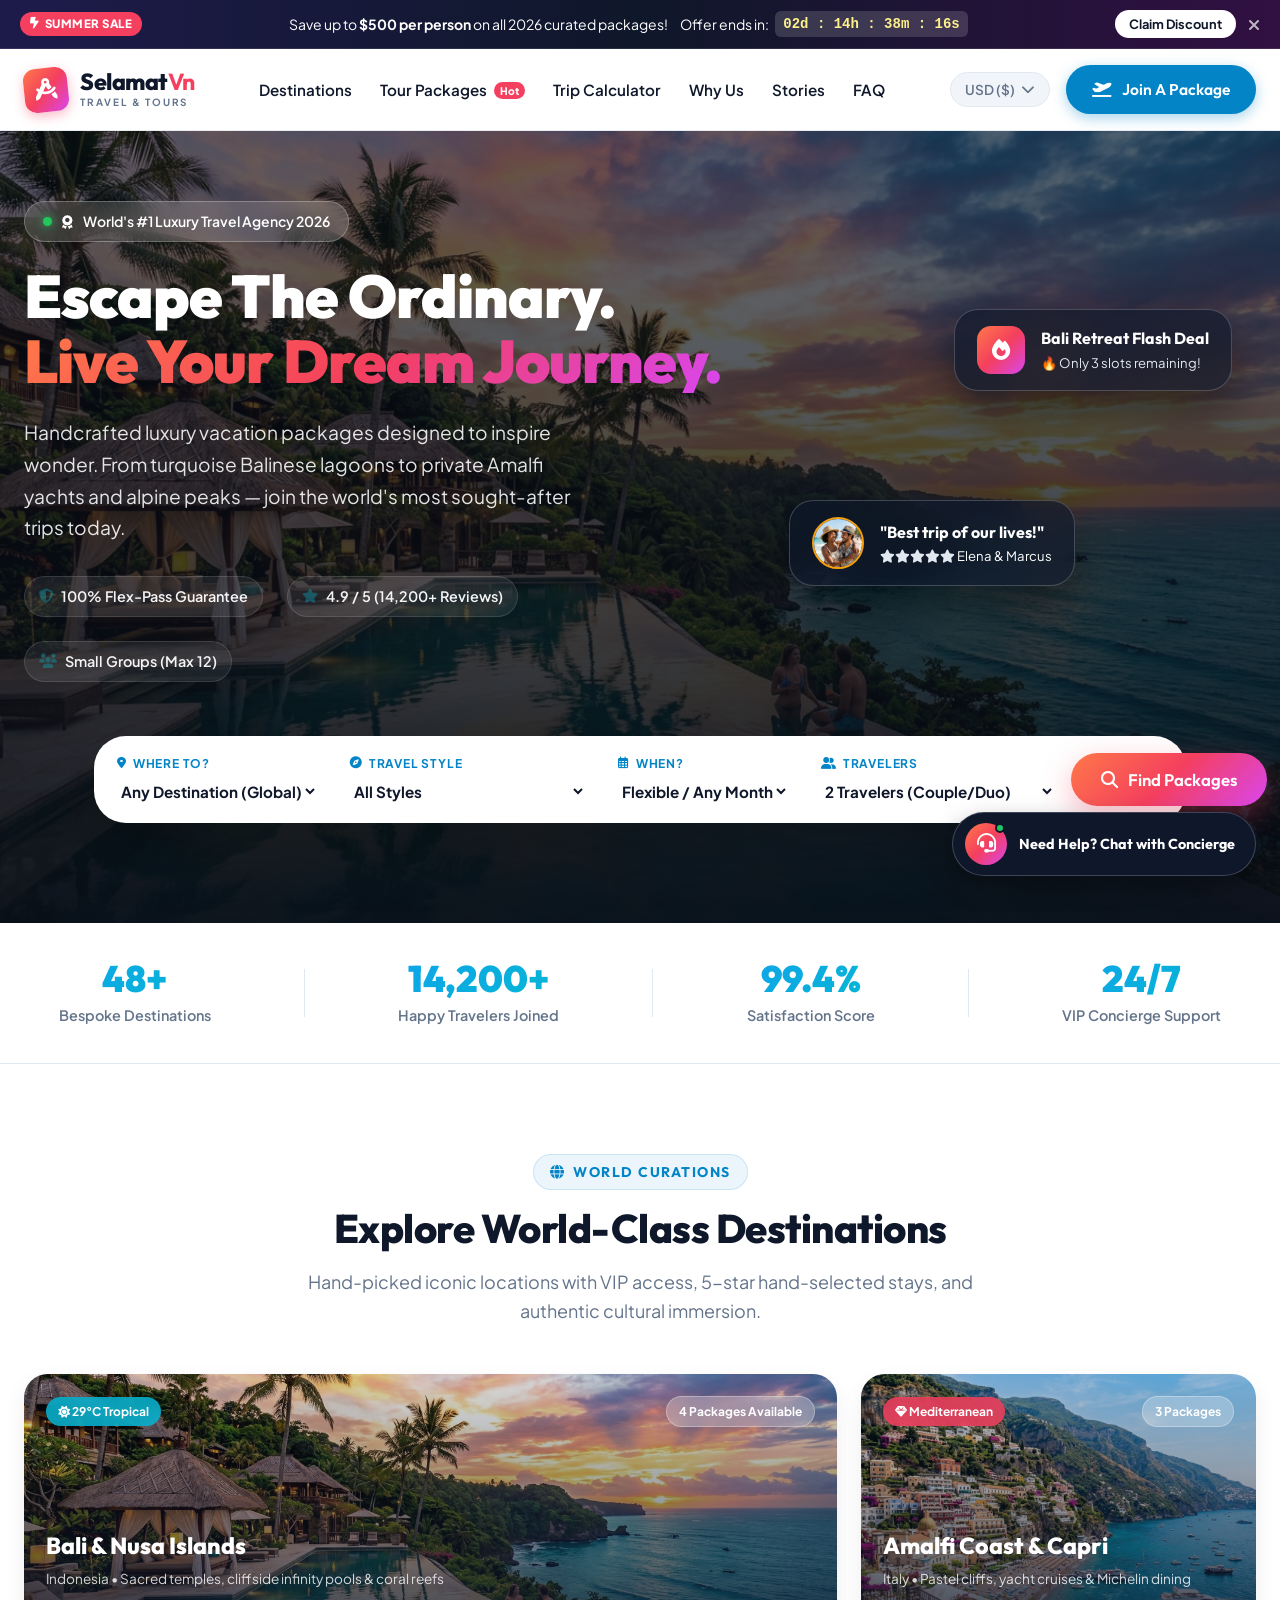
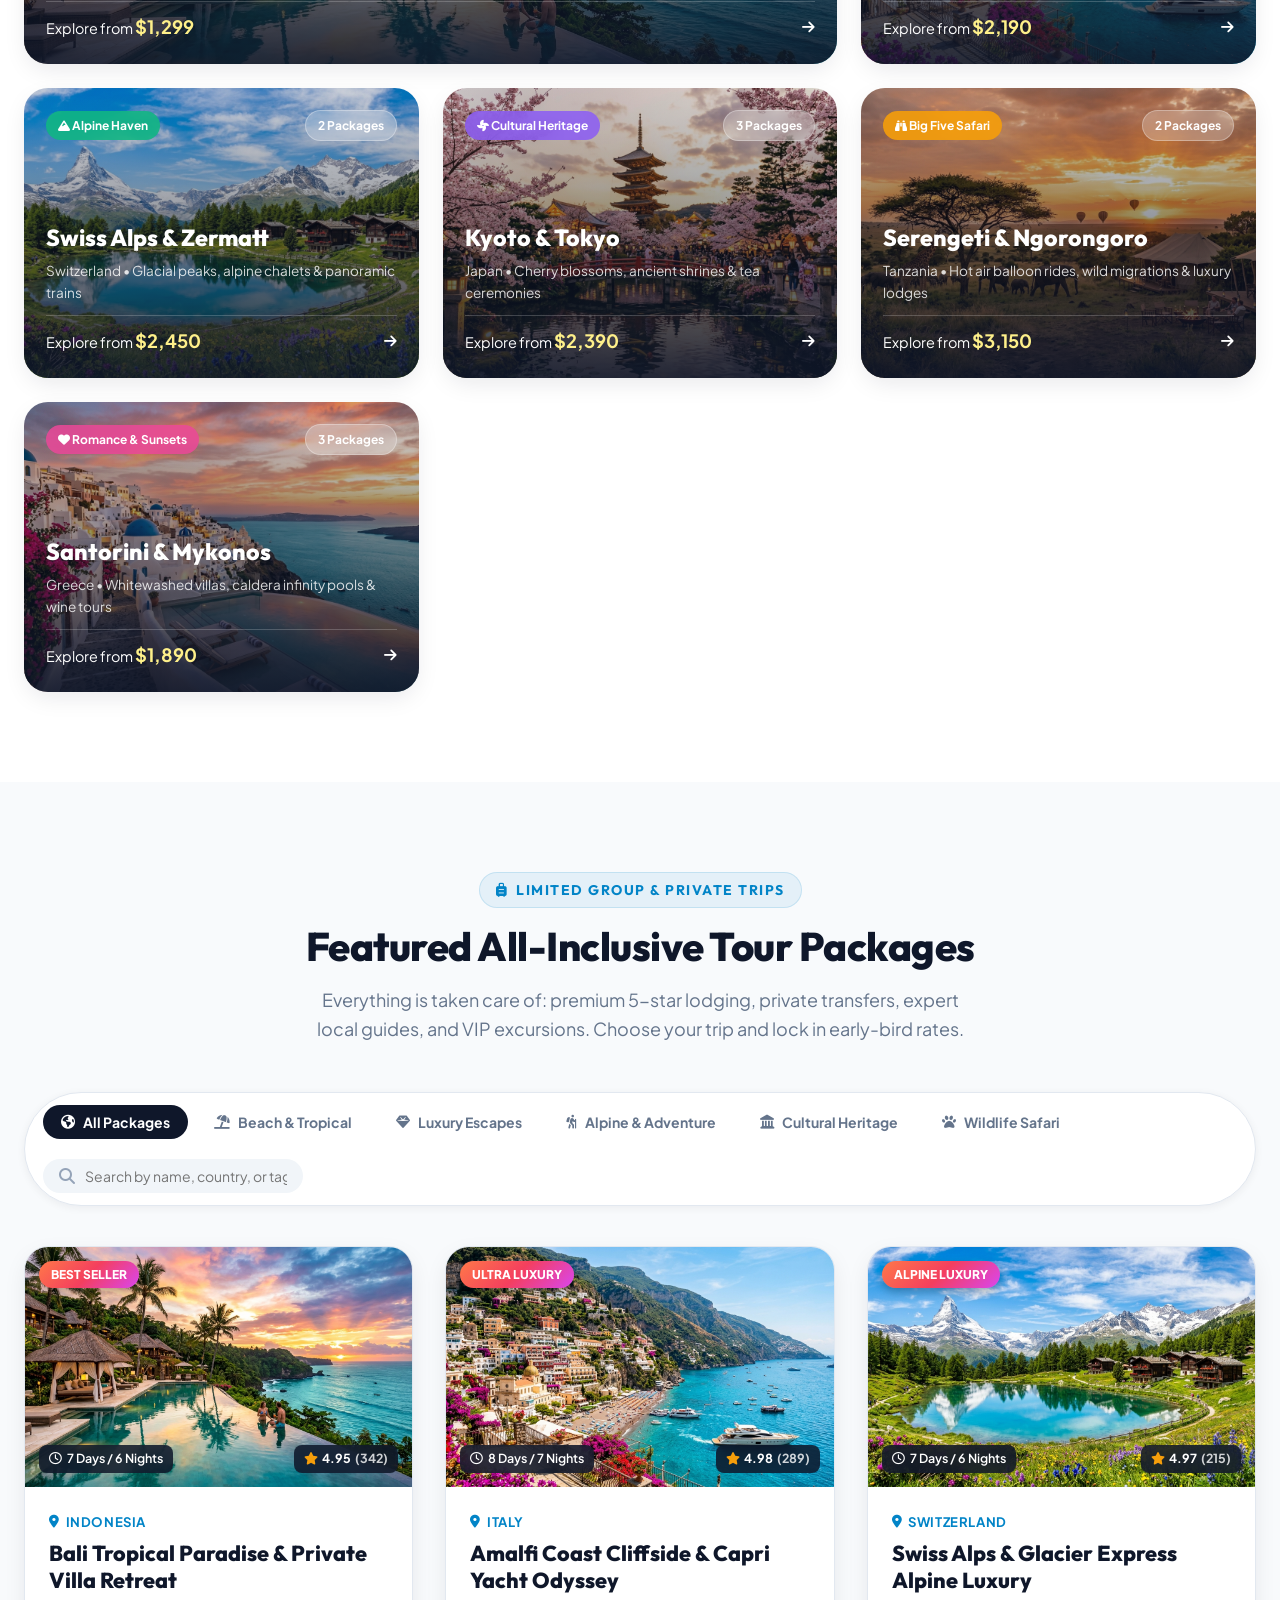
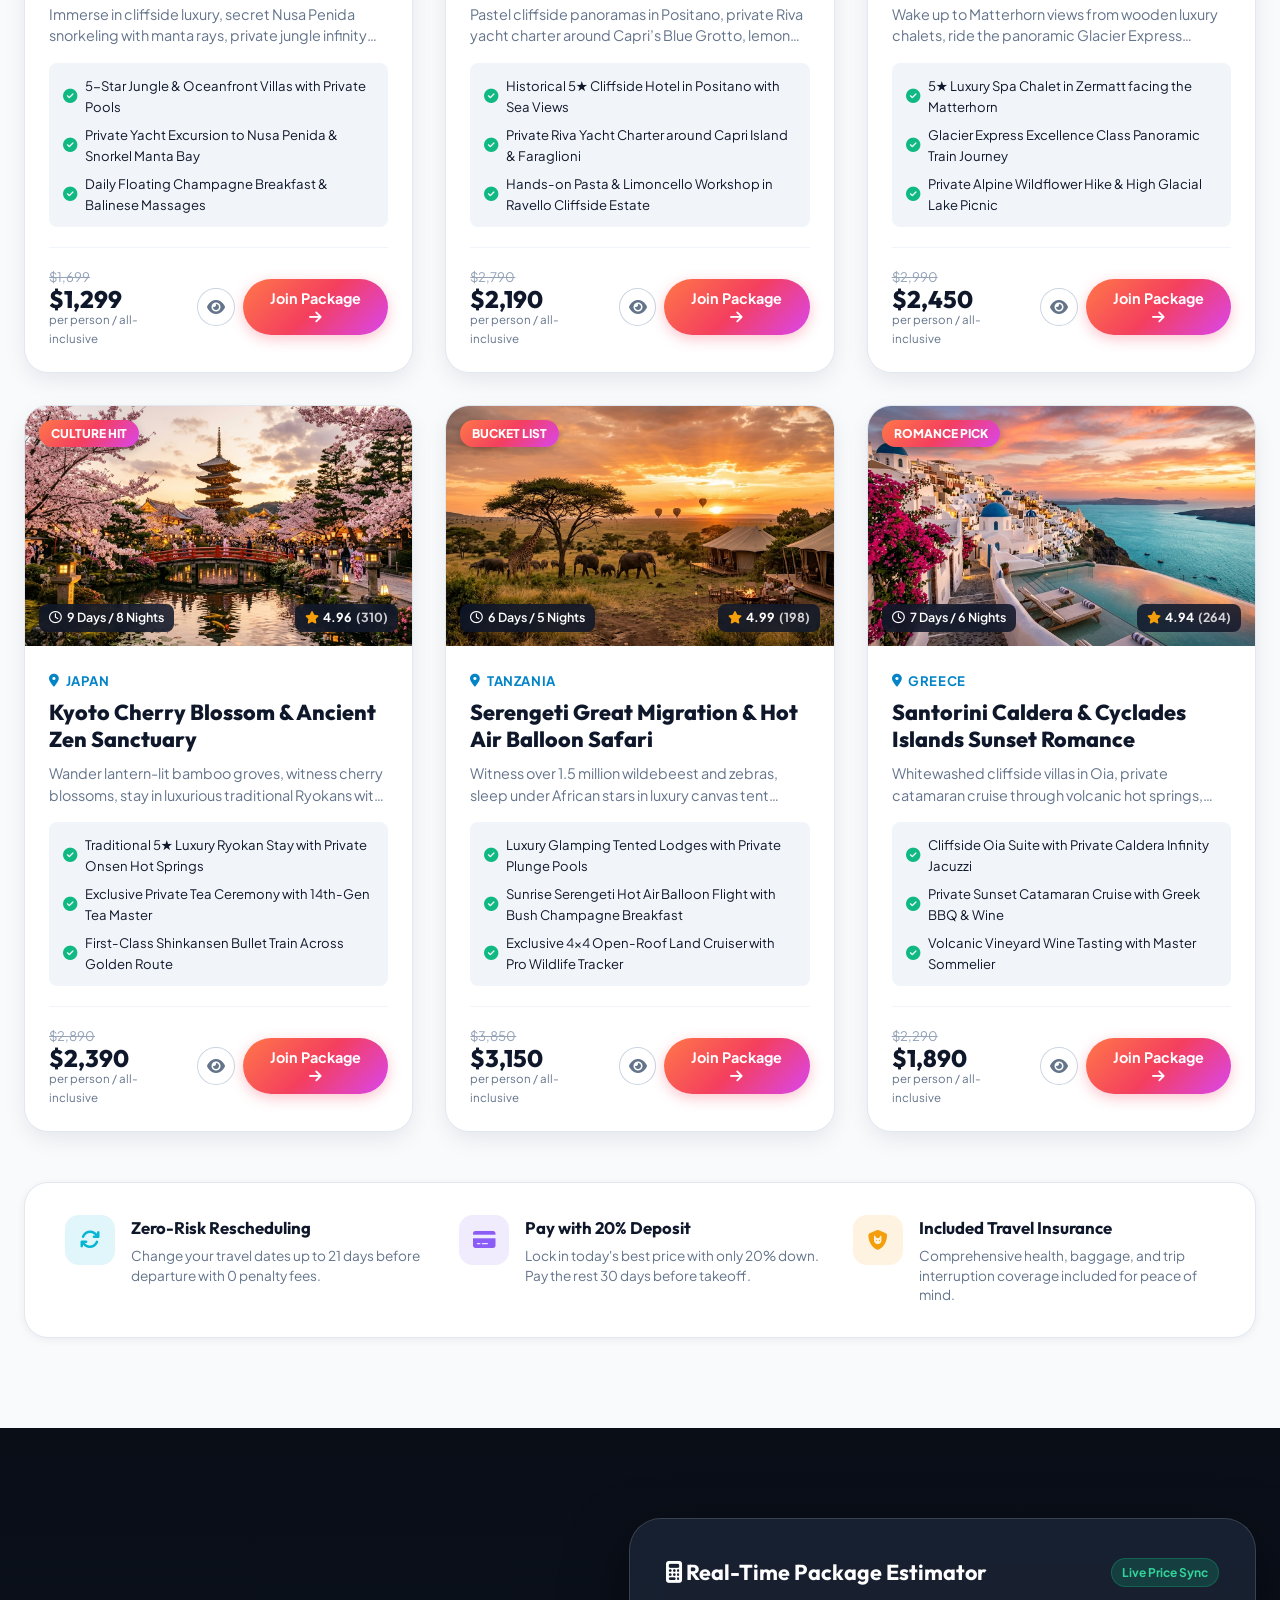
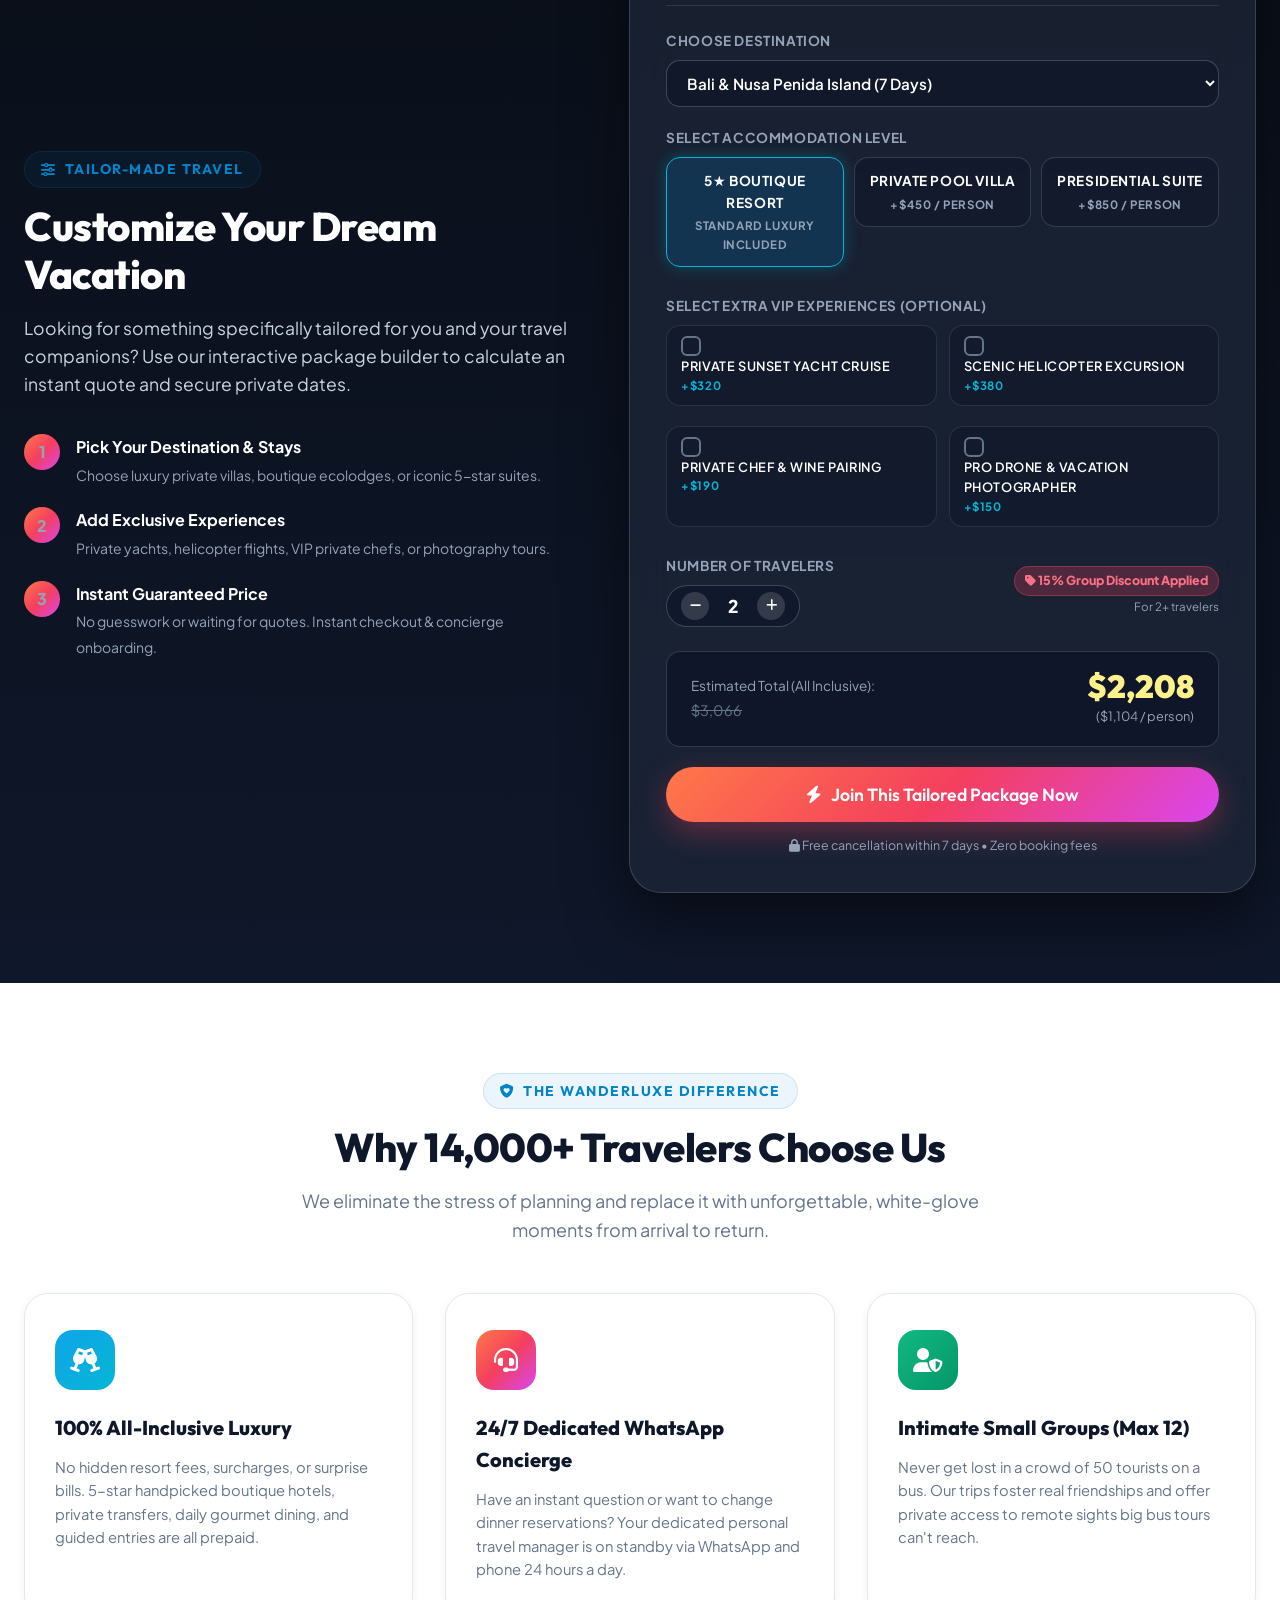
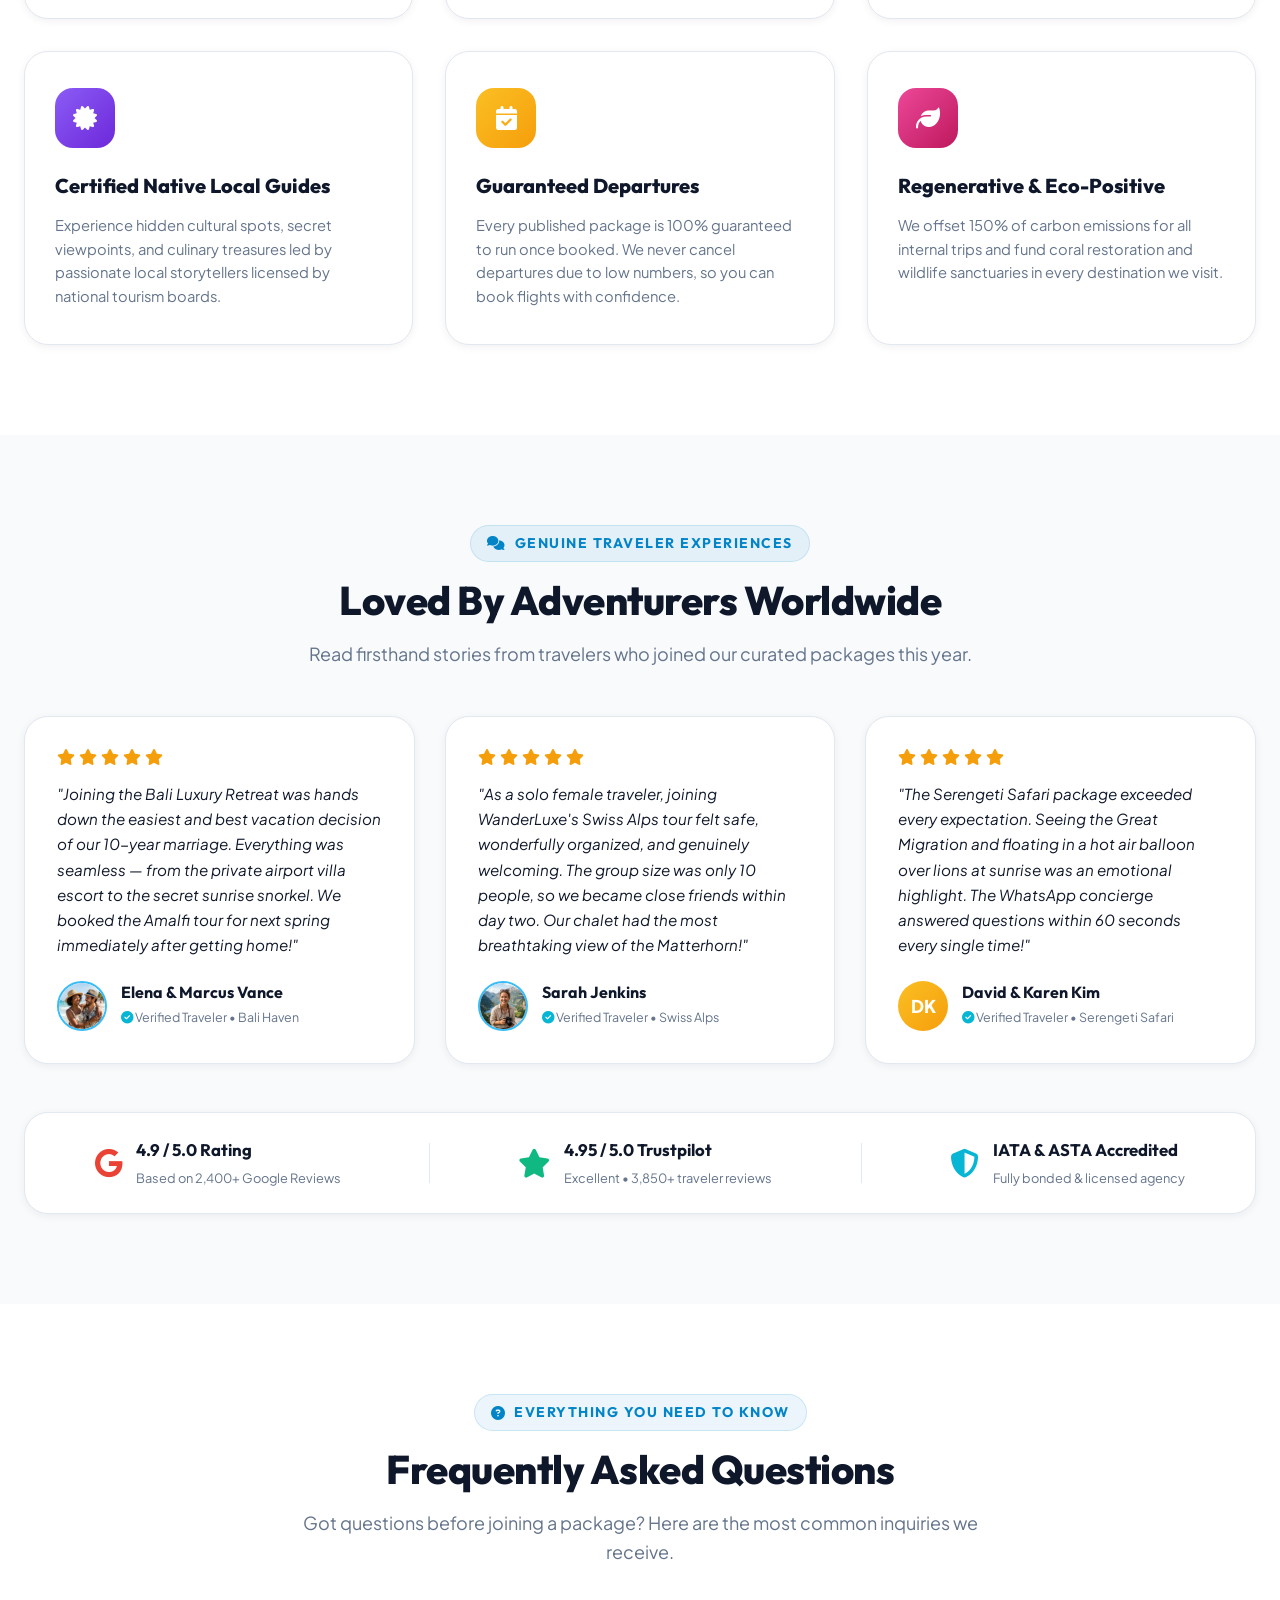
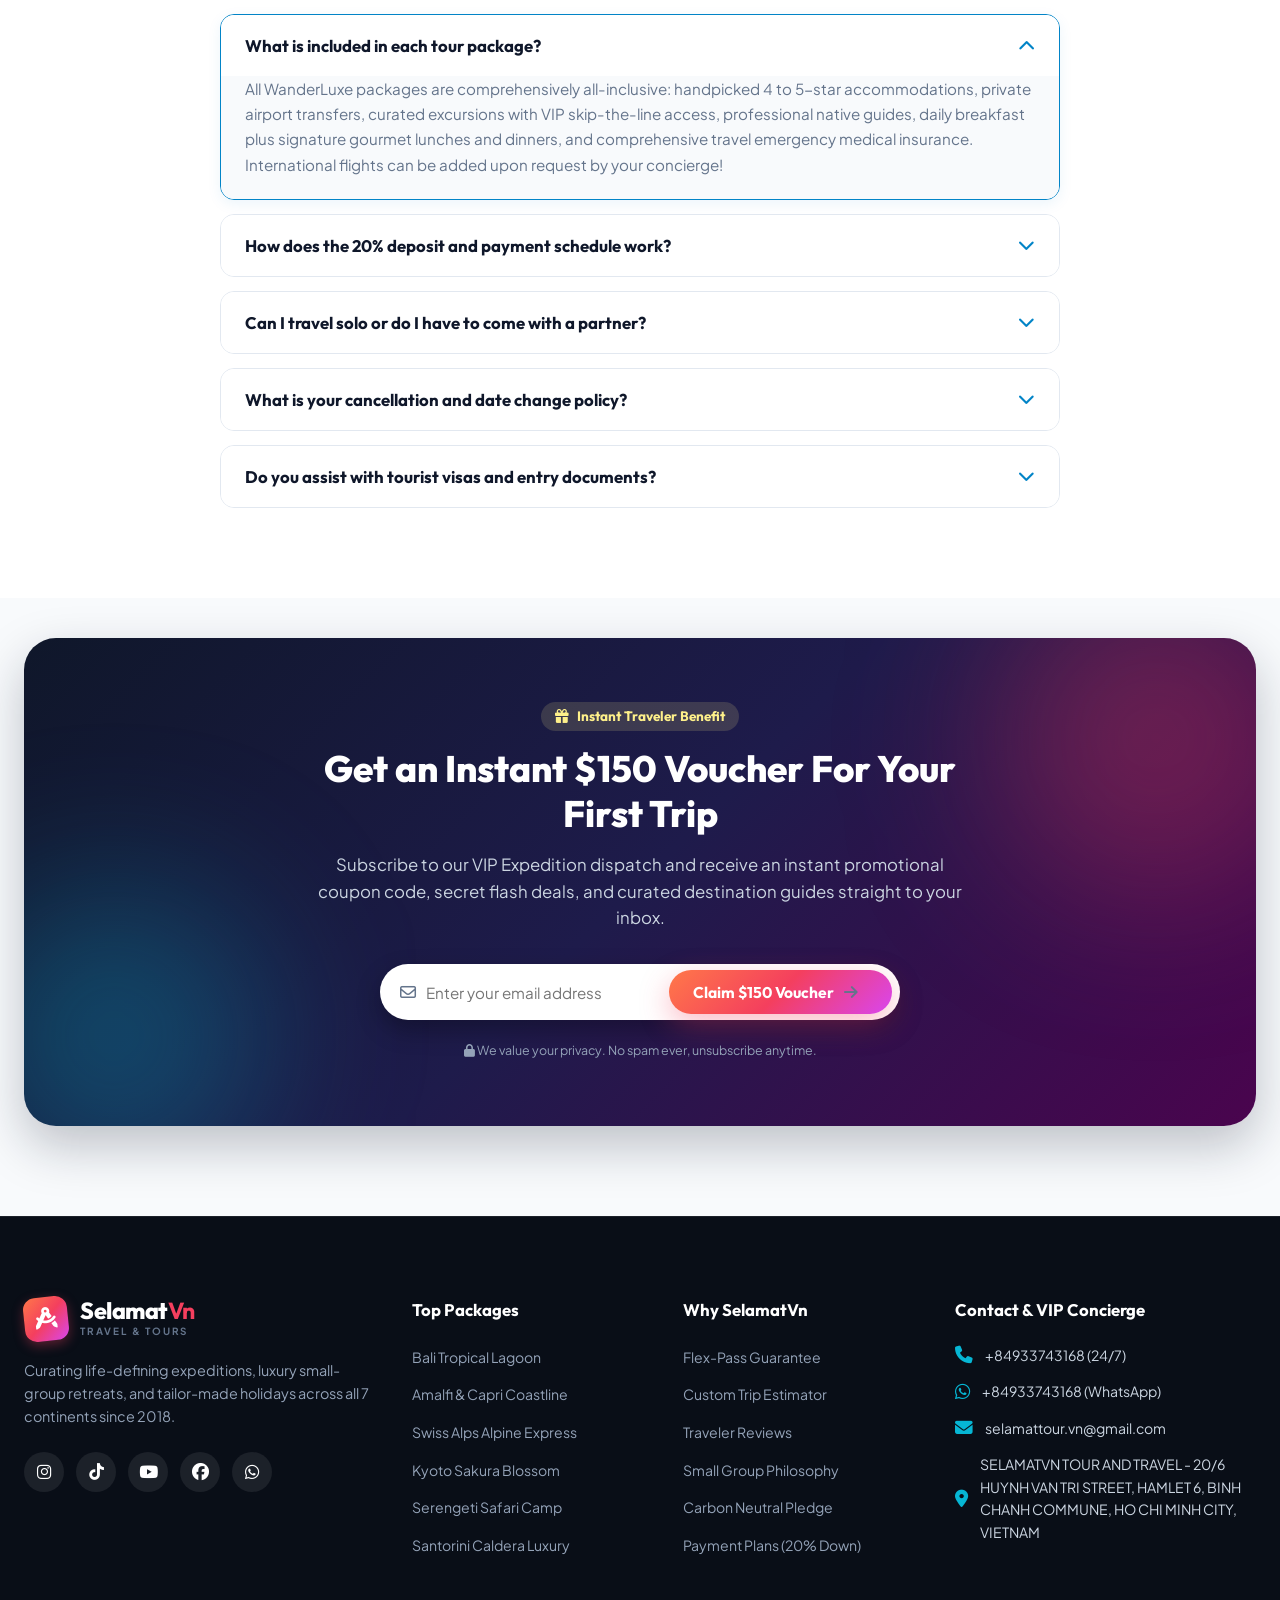
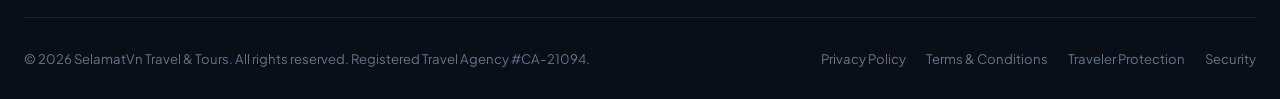
==== commit 92c39825: "Update contact information: phone, WhatsApp, email and office address for SelamatVn" ====
--- a/index.html
+++ b/index.html
@@ -66,7 +66,8 @@
         <a href="#why-us" class="nav-link">Why Us</a>
         <a href="#testimonials" class="nav-link">Stories</a>
         <a href="#faq" class="nav-link">FAQ</a>
-        <a href="#packages" class="btn btn-primary mobile-menu-cta"><i class="fa-solid fa-plane-departure"></i> Join A Package</a>
+        <a href="#packages" class="btn btn-primary mobile-menu-cta"><i class="fa-solid fa-plane-departure"></i> Join A
+          Package</a>
       </nav>
 
       <!-- Right Header Actions -->
@@ -971,19 +972,20 @@
           <div class="contact-info">
             <div class="contact-item">
               <i class="fa-solid fa-phone"></i>
-              <span>+1 (800) 926-3379 (24/7)</span>
+              <span>+84933743168 (24/7)</span>
             </div>
             <div class="contact-item">
               <i class="fa-brands fa-whatsapp"></i>
-              <span>+1 (415) 880-9211 (WhatsApp)</span>
+              <span>+84933743168 (WhatsApp)</span>
             </div>
             <div class="contact-item">
               <i class="fa-solid fa-envelope"></i>
-              <span>contact@selamatvn.travel</span>
+              <span>selamattour.vn@gmail.com</span>
             </div>
             <div class="contact-item">
               <i class="fa-solid fa-location-dot"></i>
-              <span>100 Montgomery St, Suite 2400, San Francisco, CA</span>
+              <span>SELAMATVN TOUR AND TRAVEL - 20/6 HUYNH VAN TRI STREET, HAMLET 6, BINH CHANH COMMUNE, HO CHI MINH
+                CITY, VIETNAM</span>
             </div>
           </div>
         </div>
@@ -1410,7 +1412,8 @@
 
       <div class="concierge-messages" id="conciergeMessages">
         <div class="chat-msg agent-msg">
-          <p>Hello! 🌴 Welcome to SelamatVn. Are you looking to join a package for a couple, solo trip, or private group?</p>
+          <p>Hello! 🌴 Welcome to SelamatVn. Are you looking to join a package for a couple, solo trip, or private
+            group?</p>
         </div>
       </div>
 
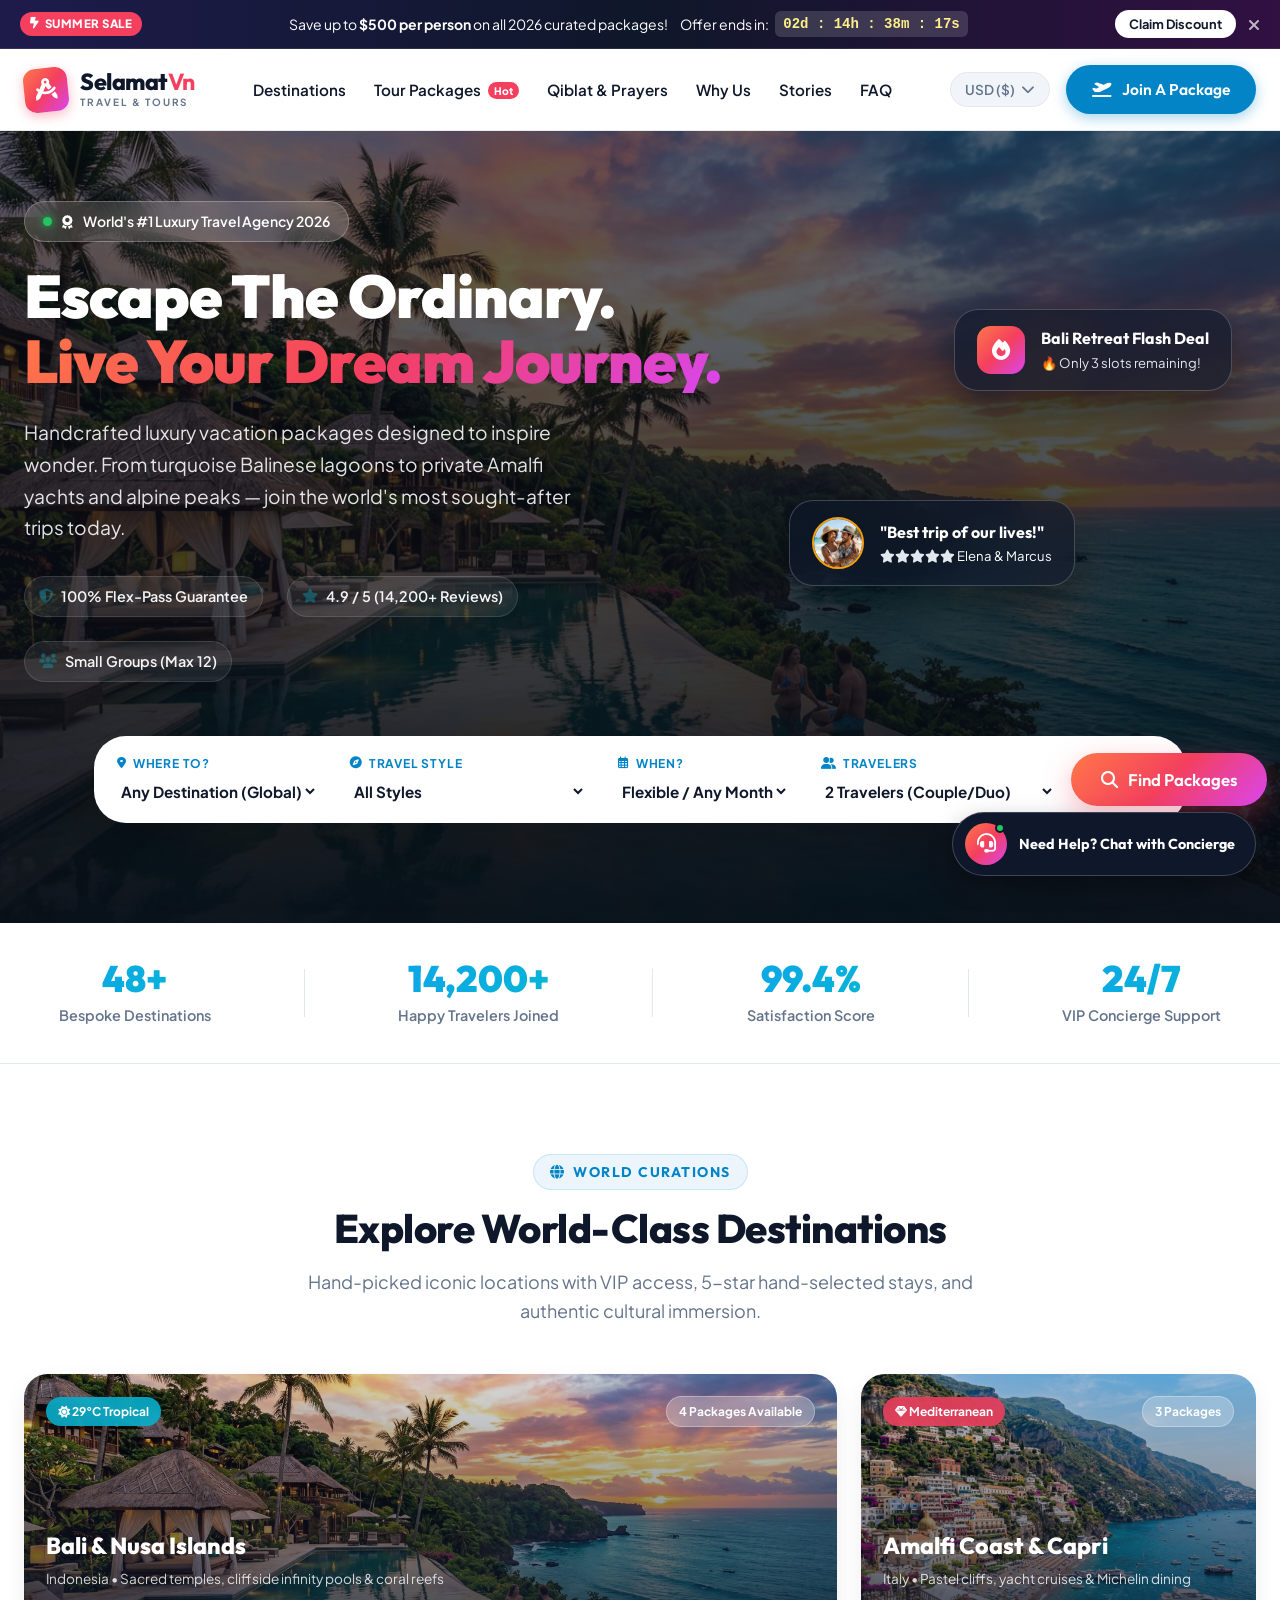
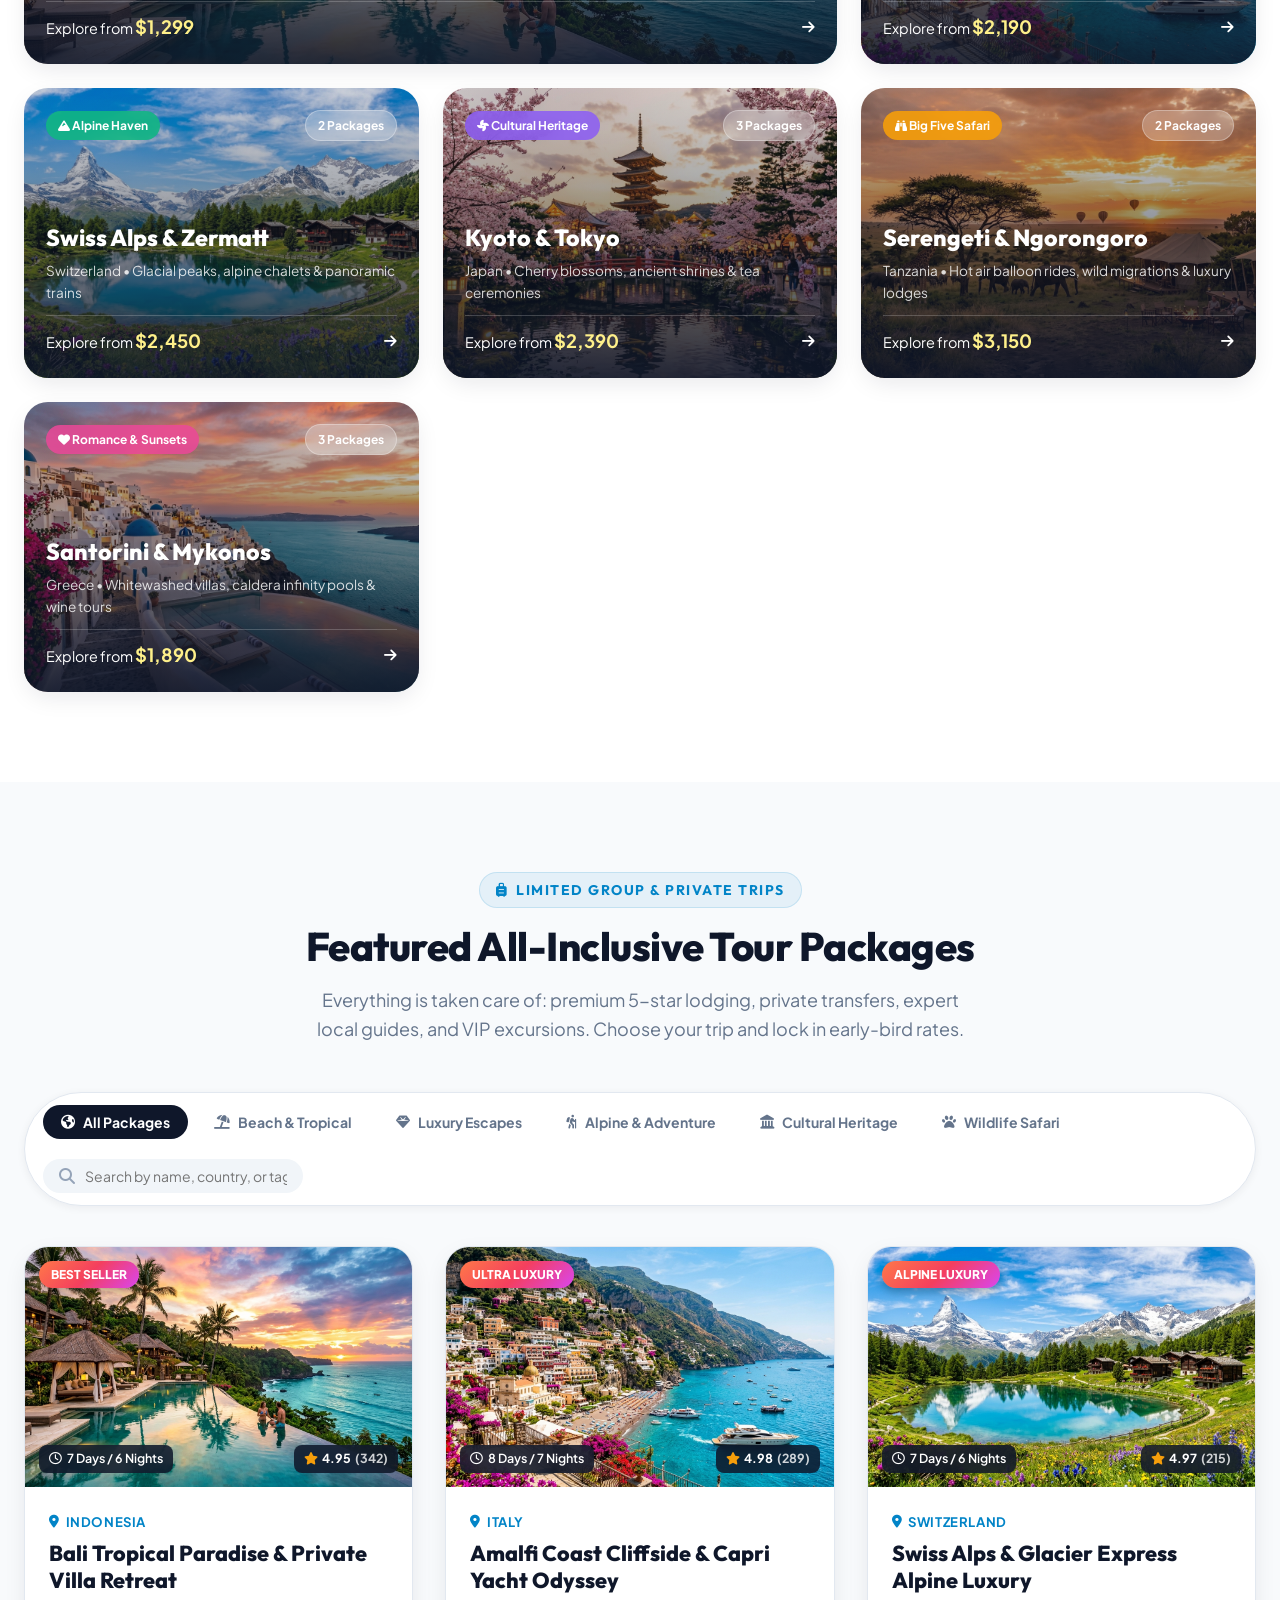
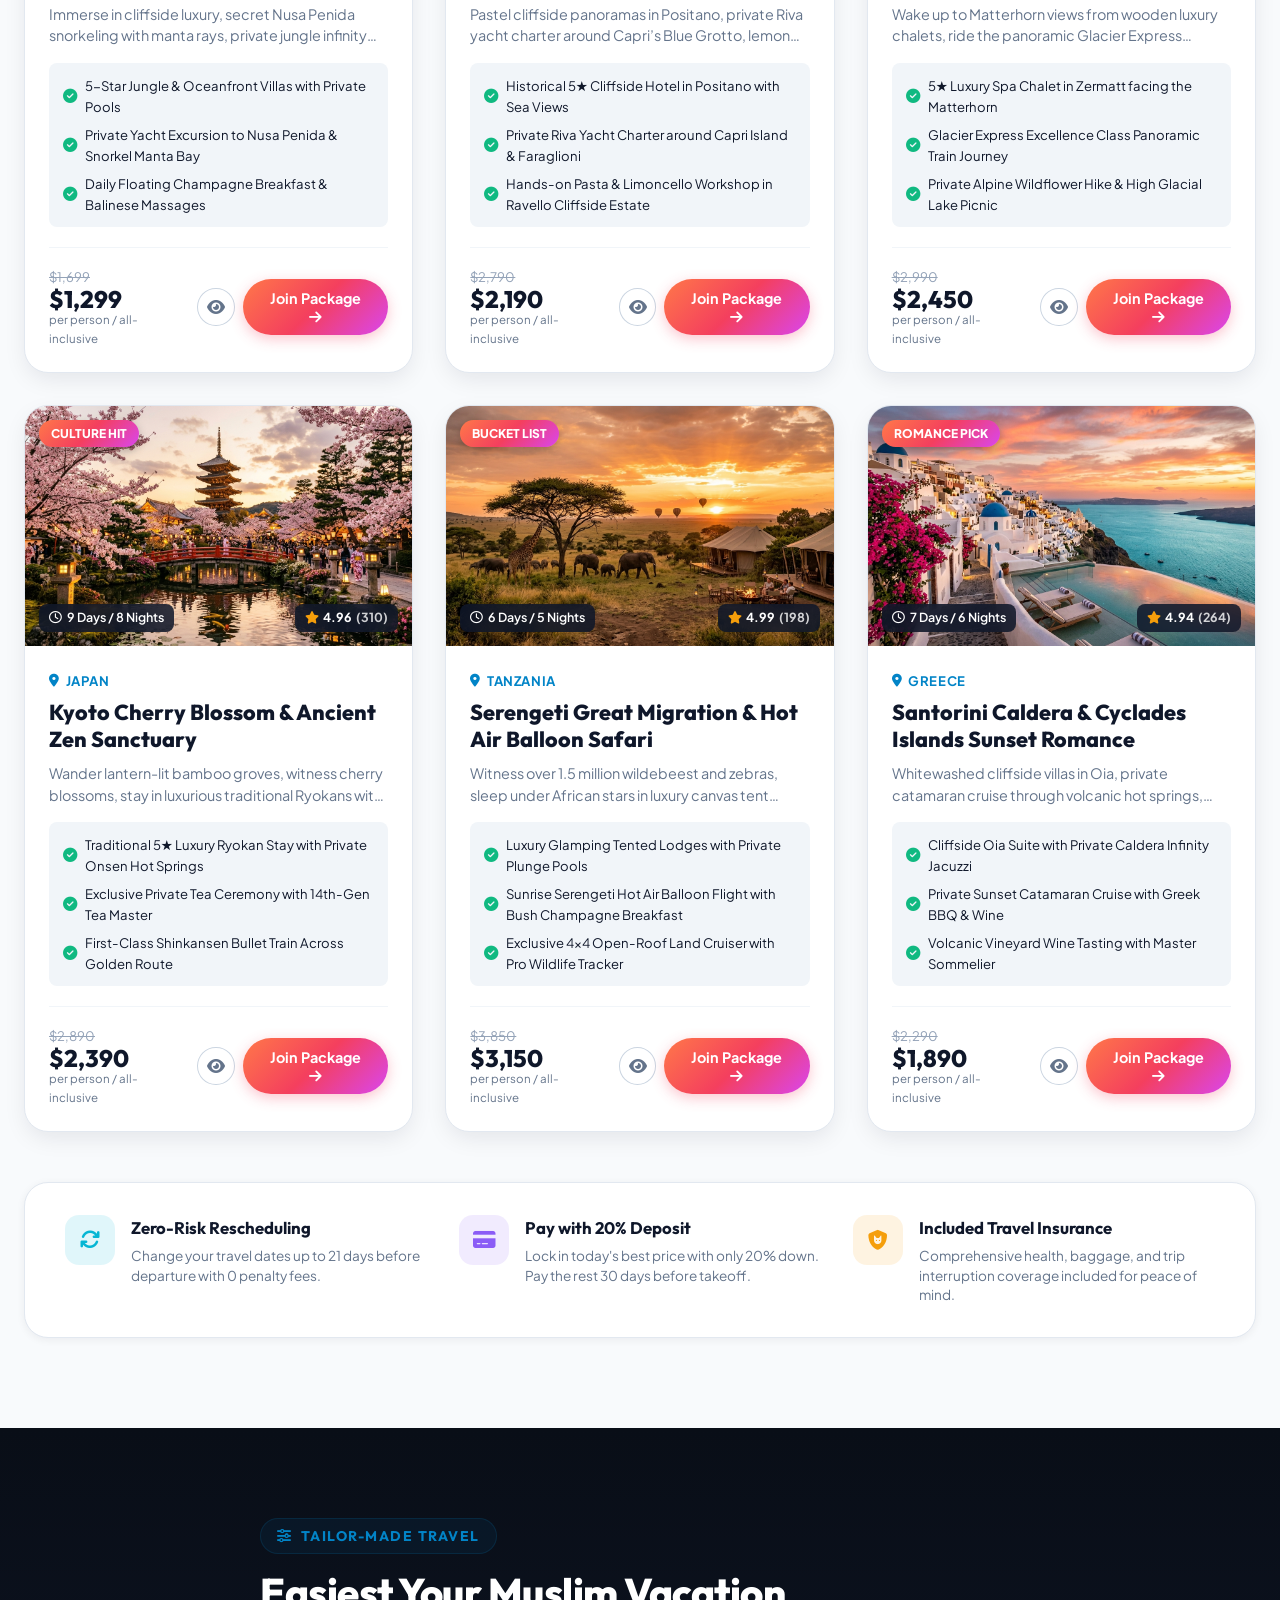
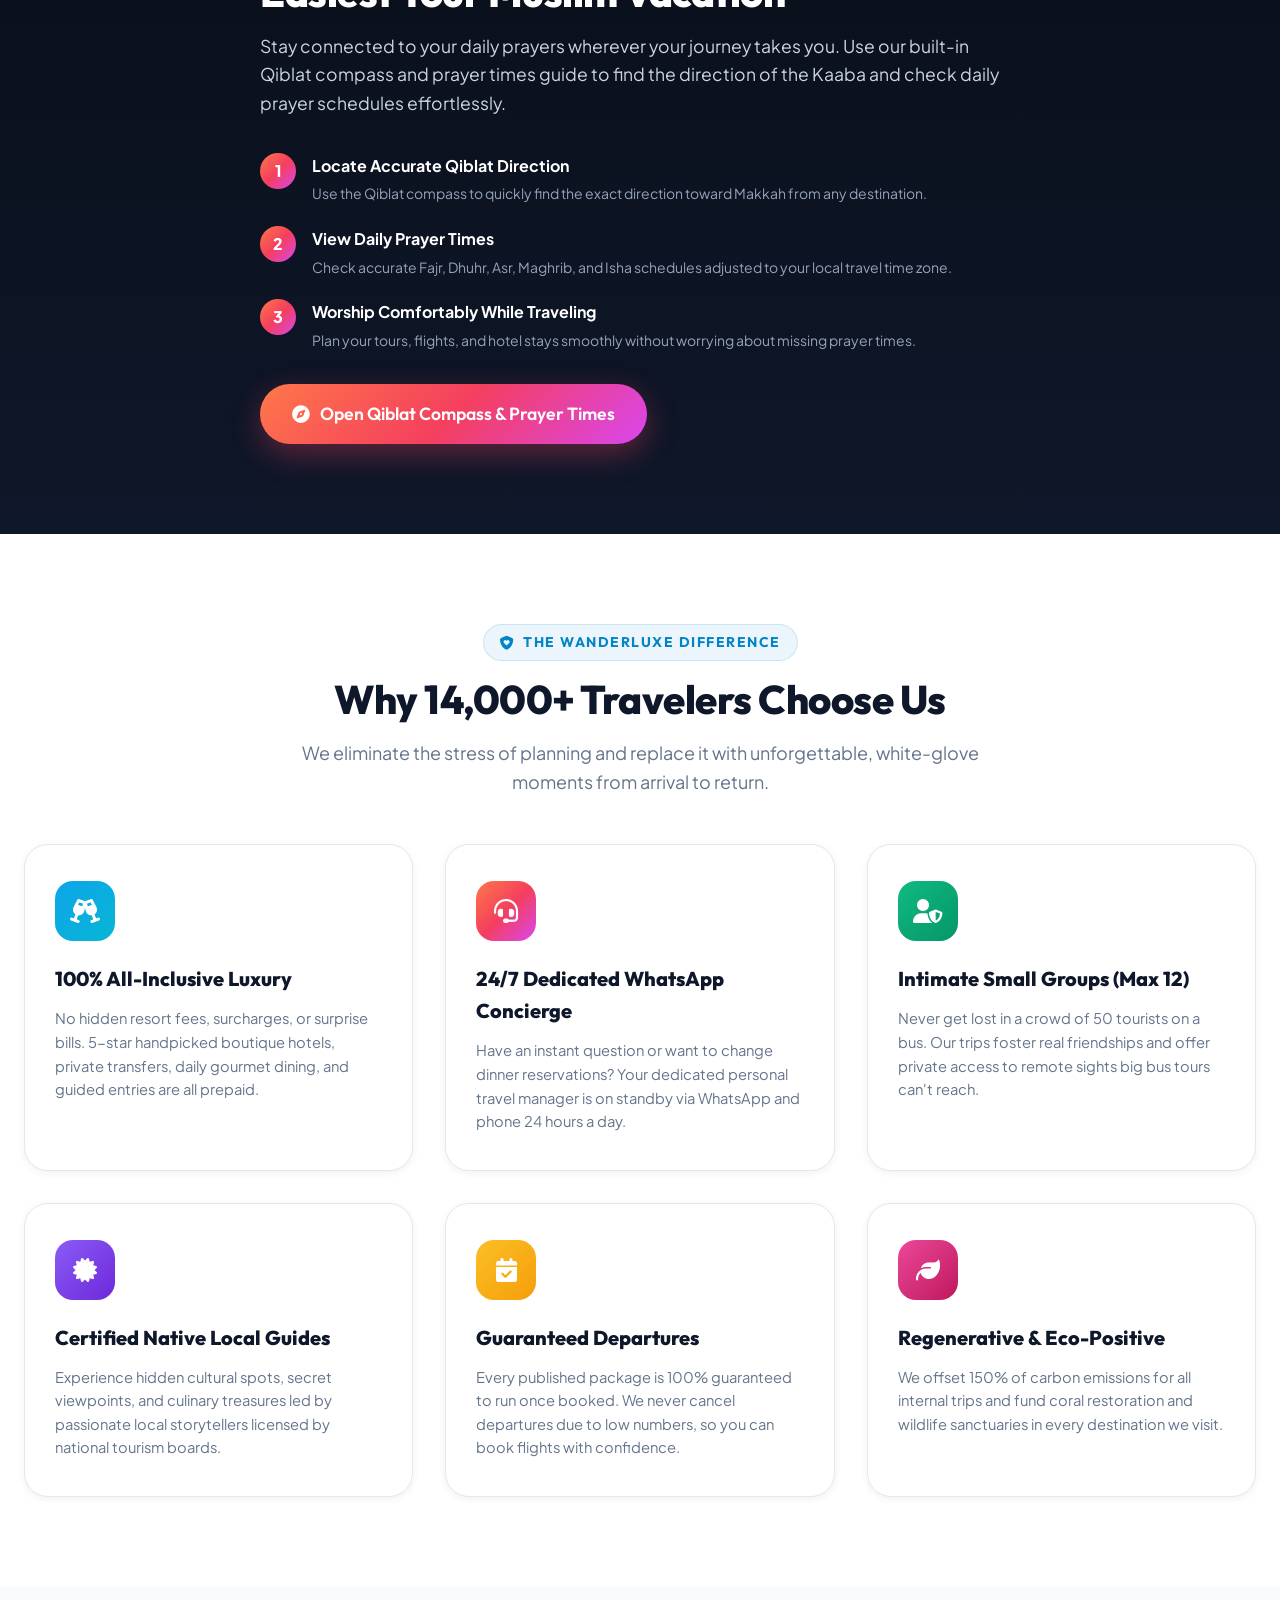
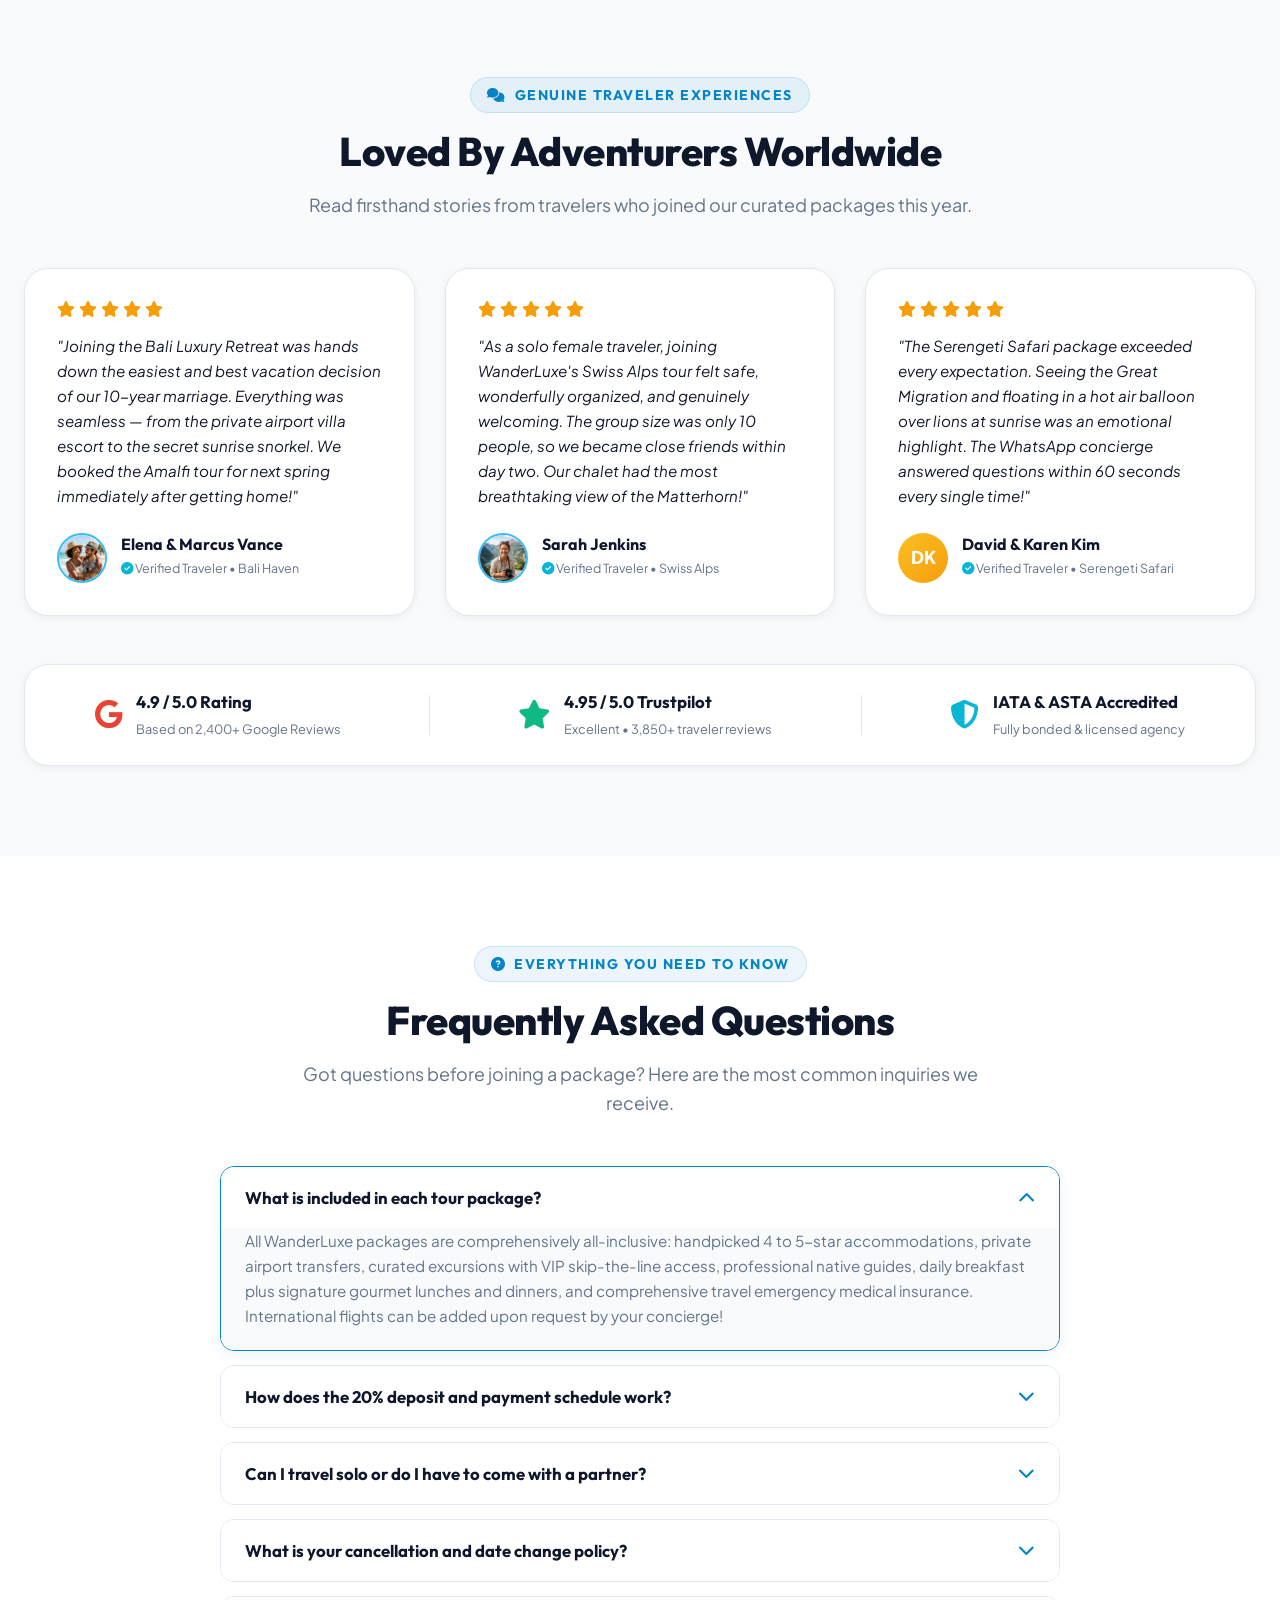
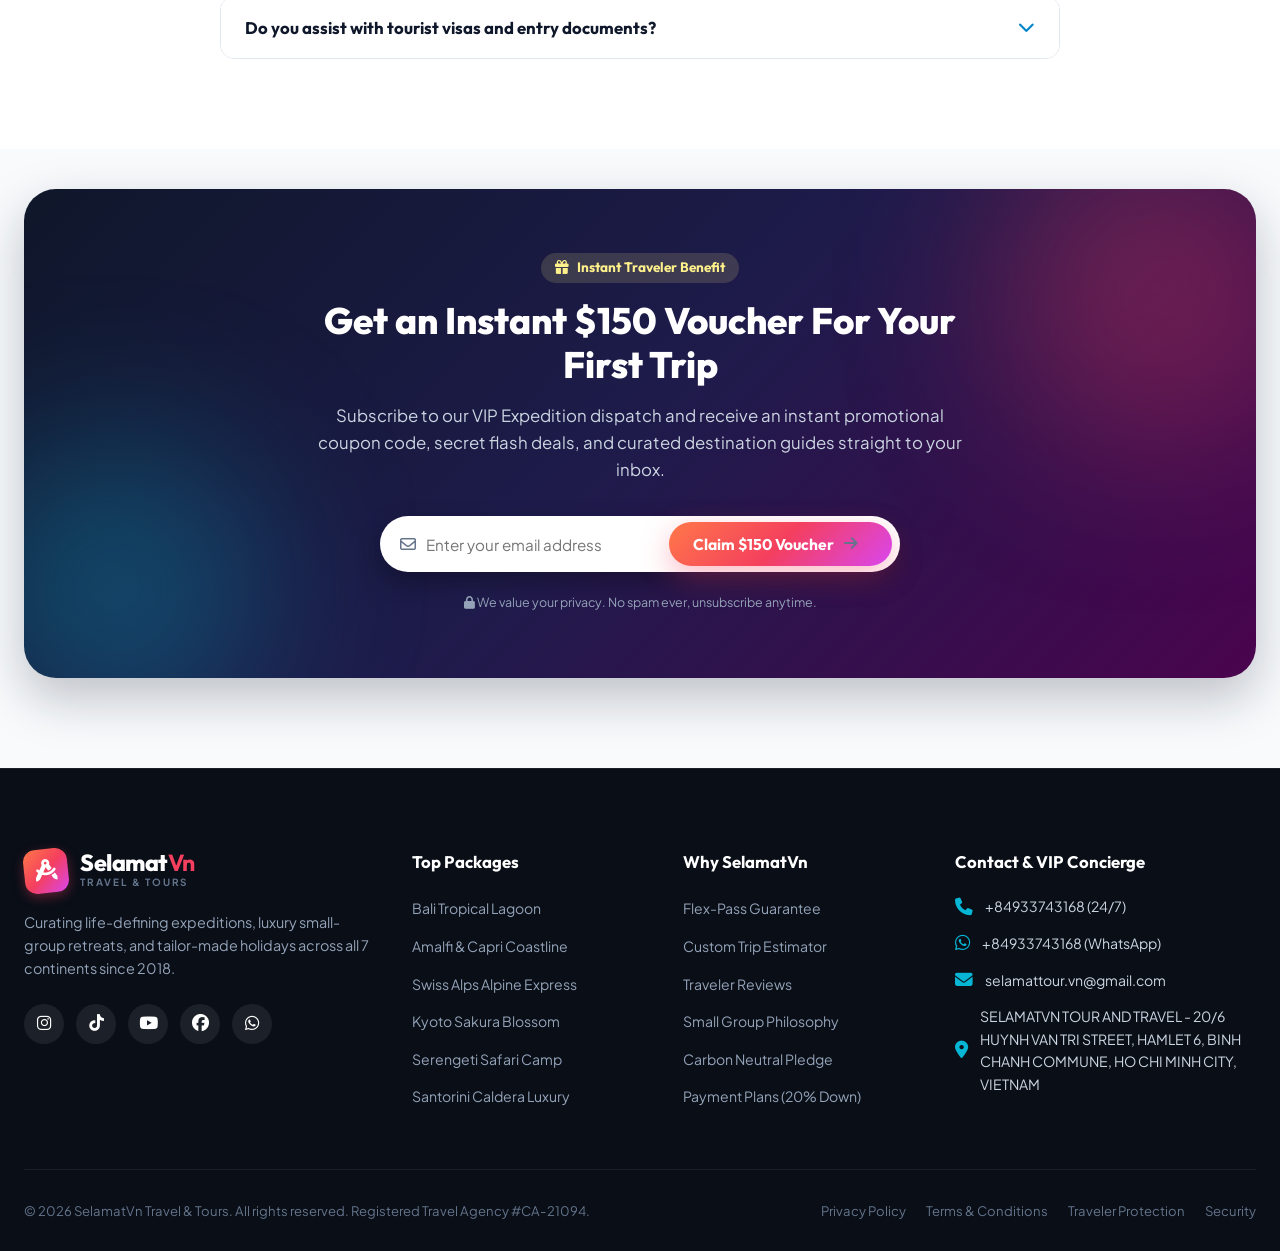
==== commit 81ec58fa: "Update booking flow and add Vietnam live Qiblat compass & prayer times page" ====
--- a/index.html
+++ b/index.html
@@ -21,7 +21,7 @@
   <link rel="stylesheet" href="https://cdnjs.cloudflare.com/ajax/libs/font-awesome/6.5.1/css/all.min.css">
 
   <!-- Custom Stylesheet -->
-  <link rel="stylesheet" href="styles.css">
+  <link rel="stylesheet" href="styles.css?v=6">
 </head>
 
 <body>
@@ -62,7 +62,7 @@
       <nav class="nav-links" id="navMenu">
         <a href="#destinations" class="nav-link">Destinations</a>
         <a href="#packages" class="nav-link">Tour Packages <span class="hot-badge">Hot</span></a>
-        <a href="#custom-trip" class="nav-link">Trip Calculator</a>
+        <a href="#custom-trip" class="nav-link">Qiblat & Prayers</a>
         <a href="#why-us" class="nav-link">Why Us</a>
         <a href="#testimonials" class="nav-link">Stories</a>
         <a href="#faq" class="nav-link">FAQ</a>
@@ -464,165 +464,44 @@
         <div class="custom-trip-wrapper">
           <div class="custom-trip-intro">
             <span class="sub-heading"><i class="fa-solid fa-sliders"></i> Tailor-Made Travel</span>
-            <h2 class="main-heading">Customize Your Dream Vacation</h2>
+            <h2 class="main-heading">Easiest Your Muslim Vacation</h2>
             <p>
-              Looking for something specifically tailored for you and your travel companions? Use our interactive
-              package builder to calculate an instant quote and secure private dates.
+              Stay connected to your daily prayers wherever your journey takes you. Use our built-in Qiblat compass
+              and prayer times guide to find the direction of the Kaaba and check daily prayer schedules effortlessly.
             </p>
 
             <div class="interactive-steps-summary">
               <div class="step-bullet">
                 <span class="num">1</span>
                 <div>
-                  <strong>Pick Your Destination & Stays</strong>
-                  <span>Choose luxury private villas, boutique ecolodges, or iconic 5-star suites.</span>
+                  <strong>Locate Accurate Qiblat Direction</strong>
+                  <span>Use the Qiblat compass to quickly find the exact direction toward Makkah from any
+                    destination.</span>
                 </div>
               </div>
               <div class="step-bullet">
                 <span class="num">2</span>
                 <div>
-                  <strong>Add Exclusive Experiences</strong>
-                  <span>Private yachts, helicopter flights, VIP private chefs, or photography tours.</span>
+                  <strong>View Daily Prayer Times</strong>
+                  <span>Check accurate Fajr, Dhuhr, Asr, Maghrib, and Isha schedules adjusted to your local travel time
+                    zone.</span>
                 </div>
               </div>
               <div class="step-bullet">
                 <span class="num">3</span>
                 <div>
-                  <strong>Instant Guaranteed Price</strong>
-                  <span>No guesswork or waiting for quotes. Instant checkout & concierge onboarding.</span>
+                  <strong>Worship Comfortably While Traveling</strong>
+                  <span>Plan your tours, flights, and hotel stays smoothly without worrying about missing prayer
+                    times.</span>
                 </div>
               </div>
             </div>
-          </div>
-
-          <!-- Trip Builder Interactive Calculator Card -->
-          <div class="custom-calculator-card">
-            <div class="calc-header">
-              <h3><i class="fa-solid fa-calculator"></i> Real-Time Package Estimator</h3>
-              <span class="calc-badge">Live Price Sync</span>
-            </div>
-
-            <form id="tripCalcForm" onsubmit="event.preventDefault(); window.bookCustomTrip();">
-              <!-- Destination -->
-              <div class="calc-field">
-                <label for="calcDest">Choose Destination</label>
-                <select id="calcDest" onchange="window.updateTripCalc()">
-                  <option value="bali" data-price="1299">Bali & Nusa Penida Island (7 Days)</option>
-                  <option value="amalfi" data-price="2190">Amalfi Coast & Capri Yacht Tour (8 Days)</option>
-                  <option value="swiss" data-price="2450">Swiss Alps & Glacier Express (7 Days)</option>
-                  <option value="kyoto" data-price="2390">Kyoto & Tokyo Golden Route (9 Days)</option>
-                  <option value="serengeti" data-price="3150">Serengeti Safari & Ngorongoro Crater (6 Days)</option>
-                  <option value="santorini" data-price="1890">Santorini & Cyclades Islands (7 Days)</option>
-                </select>
-              </div>
-
-              <!-- Accommodation Tier -->
-              <div class="calc-field">
-                <label>Select Accommodation Level</label>
-                <div class="tier-selector">
-                  <label class="tier-opt">
-                    <input type="radio" name="hotelTier" value="0" checked onchange="window.updateTripCalc()">
-                    <span class="tier-box">
-                      <strong>5★ Boutique Resort</strong>
-                      <small>Standard Luxury Included</small>
-                    </span>
-                  </label>
-                  <label class="tier-opt">
-                    <input type="radio" name="hotelTier" value="450" onchange="window.updateTripCalc()">
-                    <span class="tier-box">
-                      <strong>Private Pool Villa</strong>
-                      <small>+$450 / person</small>
-                    </span>
-                  </label>
-                  <label class="tier-opt">
-                    <input type="radio" name="hotelTier" value="850" onchange="window.updateTripCalc()">
-                    <span class="tier-box">
-                      <strong>Presidential Suite</strong>
-                      <small>+$850 / person</small>
-                    </span>
-                  </label>
-                </div>
-              </div>
-
-              <!-- Add-on Excursions -->
-              <div class="calc-field">
-                <label>Select Extra VIP Experiences (Optional)</label>
-                <div class="addons-grid">
-                  <label class="addon-checkbox">
-                    <input type="checkbox" id="addonYacht" value="320" onchange="window.updateTripCalc()">
-                    <span class="checkbox-custom"></span>
-                    <span class="addon-info">
-                      <span class="addon-name">Private Sunset Yacht Cruise</span>
-                      <span class="addon-price">+$320</span>
-                    </span>
-                  </label>
-
-                  <label class="addon-checkbox">
-                    <input type="checkbox" id="addonHeli" value="380" onchange="window.updateTripCalc()">
-                    <span class="checkbox-custom"></span>
-                    <span class="addon-info">
-                      <span class="addon-name">Scenic Helicopter Excursion</span>
-                      <span class="addon-price">+$380</span>
-                    </span>
-                  </label>
-
-                  <label class="addon-checkbox">
-                    <input type="checkbox" id="addonDining" value="190" onchange="window.updateTripCalc()">
-                    <span class="checkbox-custom"></span>
-                    <span class="addon-info">
-                      <span class="addon-name">Private Chef & Wine Pairing</span>
-                      <span class="addon-price">+$190</span>
-                    </span>
-                  </label>
-
-                  <label class="addon-checkbox">
-                    <input type="checkbox" id="addonPhoto" value="150" onchange="window.updateTripCalc()">
-                    <span class="checkbox-custom"></span>
-                    <span class="addon-info">
-                      <span class="addon-name">Pro Drone & Vacation Photographer</span>
-                      <span class="addon-price">+$150</span>
-                    </span>
-                  </label>
-                </div>
-              </div>
-
-              <!-- Travelers Count -->
-              <div class="calc-field calc-row">
-                <div>
-                  <label>Number of Travelers</label>
-                  <div class="counter-input">
-                    <button type="button" class="counter-btn" onclick="window.adjustGuestCount(-1)"><i
-                        class="fa-solid fa-minus"></i></button>
-                    <span id="calcGuestCount" class="counter-value">2</span>
-                    <button type="button" class="counter-btn" onclick="window.adjustGuestCount(1)"><i
-                        class="fa-solid fa-plus"></i></button>
-                  </div>
-                </div>
-
-                <div class="discount-badge-box">
-                  <span class="save-tag"><i class="fa-solid fa-tag"></i> 15% Group Discount Applied</span>
-                  <small>For 2+ travelers</small>
-                </div>
-              </div>
-
-              <!-- Price Display Box -->
-              <div class="calc-total-box">
-                <div class="total-breakdown">
-                  <span class="price-label">Estimated Total (All Inclusive):</span>
-                  <span class="original-strike" id="calcOriginalPrice">$3,290</span>
-                </div>
-                <div class="final-total">
-                  <span class="final-price" id="calcFinalPrice">$2,796</span>
-                  <span class="per-person" id="calcPerPersonPrice">($1,398 / person)</span>
-                </div>
-              </div>
-
-              <button type="submit" class="btn btn-gradient btn-block btn-lg" id="joinCustomTripBtn">
-                <i class="fa-solid fa-bolt"></i> Join This Tailored Package Now
-              </button>
-              <p class="calc-footnote"><i class="fa-solid fa-lock"></i> Free cancellation within 7 days • Zero booking
-                fees</p>
-            </form>
+
+            <div class="qiblat-cta-wrap">
+              <a href="qiblat.html" class="btn btn-gradient btn-lg" id="openQiblatPageBtn">
+                <i class="fa-solid fa-compass"></i> Open Qiblat Compass & Prayer Times
+              </a>
+            </div>
           </div>
         </div>
       </div>
@@ -1021,15 +900,15 @@
         </div>
         <div class="step-indicator" id="stepIndicator2">
           <div class="step-circle">2</div>
-          <span>Dates & Guests</span>
+          <span>Package Style</span>
         </div>
         <div class="step-indicator" id="stepIndicator3">
           <div class="step-circle">3</div>
-          <span>Traveler Info</span>
+          <span>Dates & Guests</span>
         </div>
         <div class="step-indicator" id="stepIndicator4">
           <div class="step-circle">4</div>
-          <span>Confirmation</span>
+          <span>Traveler Info</span>
         </div>
       </div>
 
@@ -1062,14 +941,68 @@
               <i class="fa-solid fa-map-location-dot"></i> View Full Itinerary
             </button>
             <button type="button" class="btn btn-primary" onclick="window.nextBookingStep(2)">
-              Select Dates & Travelers <i class="fa-solid fa-arrow-right"></i>
-            </button>
-          </div>
-        </div>
-      </div>
-
-      <!-- STEP 2: DATES, ROOM & GUEST SELECTION -->
+              Choose Package Style <i class="fa-solid fa-arrow-right"></i>
+            </button>
+          </div>
+        </div>
+      </div>
+
+      <!-- STEP 2: PACKAGE STYLE SELECTION (FOLLOW VS CUSTOM) -->
       <div class="modal-step-content" id="bookingStep2">
+        <div class="step-inner">
+          <h3 class="step-title"><i class="fa-solid fa-route text-cyan"></i> Choose Your Package Style</h3>
+          <p class="step-subtitle">Would you like to follow our curated package itinerary or customize your own trip?
+          </p>
+
+          <div class="form-group">
+            <div class="payment-tier-group">
+              <label class="pay-option">
+                <input type="radio" name="packageStyleOption" value="follow" checked
+                  onchange="window.handlePackageStyleChange(this.value)">
+                <div class="pay-box">
+                  <div class="pay-title">
+                    <strong>Follow Package</strong>
+                    <span class="badge-pill">Recommended</span>
+                  </div>
+                  <p>Follow our ready-made, all-inclusive itinerary, curated accommodations, and guided experiences as
+                    planned.</p>
+                </div>
+              </label>
+
+              <label class="pay-option">
+                <input type="radio" name="packageStyleOption" value="custom"
+                  onchange="window.handlePackageStyleChange(this.value)">
+                <div class="pay-box">
+                  <div class="pay-title">
+                    <strong>Custom Package</strong>
+                    <span class="badge-pill badge-green">Tailor-Made</span>
+                  </div>
+                  <p>Customize your activities, duration, hotel tier, or travel pace with our dedicated travel
+                    concierge.</p>
+                </div>
+              </label>
+            </div>
+          </div>
+
+          <div class="form-group" id="customPackageDetailsGroup" style="display: none;">
+            <label for="customPackageNotes">What would you like to customize? (Optional)</label>
+            <textarea id="customPackageNotes" class="form-control" rows="3"
+              placeholder="e.g., Add 2 extra nights, private tours only, specific places to visit, or preferred hotel style"></textarea>
+          </div>
+
+          <div class="step-actions">
+            <button type="button" class="btn btn-outline" onclick="window.nextBookingStep(1)">
+              <i class="fa-solid fa-arrow-left"></i> Back
+            </button>
+            <button type="button" class="btn btn-primary" onclick="window.nextBookingStep(3)">
+              Continue to Dates & Guests <i class="fa-solid fa-arrow-right"></i>
+            </button>
+          </div>
+        </div>
+      </div>
+
+      <!-- STEP 3: DATES, ROOM & GUEST SELECTION -->
+      <div class="modal-step-content" id="bookingStep3">
         <div class="step-inner">
           <h3 class="step-title"><i class="fa-regular fa-calendar-check text-cyan"></i> Select Departure Date & Room
             Preference</h3>
@@ -1125,47 +1058,19 @@
             </label>
           </div>
 
-          <!-- Running summary card -->
-          <div class="booking-live-summary-box">
-            <div class="summary-line">
-              <span>Package Base (<span id="modalSummaryGuests">2</span> Travelers):</span>
-              <strong id="modalSummaryBasePrice">$2,598</strong>
-            </div>
-            <div class="summary-line" id="modalRoomUpgradeLine" style="display:none;">
-              <span>Room Upgrade:</span>
-              <strong id="modalSummaryRoomUpgrade">$0</strong>
-            </div>
-            <div class="summary-line" id="modalFlightLine" style="display:none;">
-              <span>Flights Add-on:</span>
-              <strong id="modalSummaryFlights">$0</strong>
-            </div>
-            <div class="summary-line promo-line">
-              <span>Early-Bird Summer Discount (Applied):</span>
-              <strong class="text-green">-$300</strong>
-            </div>
-            <div class="summary-line total-line">
-              <span>Total Package Investment:</span>
-              <strong class="highlight-total" id="modalSummaryTotalPrice">$2,298</strong>
-            </div>
-            <div class="deposit-notice">
-              <i class="fa-solid fa-shield-check text-cyan"></i> Pay only <strong>20% (<span
-                  id="modalDepositAmount">$459.60</span>)</strong> today to lock this package!
-            </div>
-          </div>
-
           <div class="step-actions">
-            <button type="button" class="btn btn-outline" onclick="window.nextBookingStep(1)">
+            <button type="button" class="btn btn-outline" onclick="window.nextBookingStep(2)">
               <i class="fa-solid fa-arrow-left"></i> Back
             </button>
-            <button type="button" class="btn btn-primary" onclick="window.nextBookingStep(3)">
+            <button type="button" class="btn btn-primary" onclick="window.nextBookingStep(4)">
               Continue to Traveler Details <i class="fa-solid fa-arrow-right"></i>
             </button>
           </div>
         </div>
       </div>
 
-      <!-- STEP 3: TRAVELER CONTACT DETAILS & PAYMENT CHOICE -->
-      <div class="modal-step-content" id="bookingStep3">
+      <!-- STEP 4: TRAVELER CONTACT DETAILS -->
+      <div class="modal-step-content" id="bookingStep4">
         <div class="step-inner">
           <h3 class="step-title"><i class="fa-solid fa-user-check text-coral"></i> Lead Traveler & Contact Information
           </h3>
@@ -1216,36 +1121,8 @@
                 placeholder="e.g., Honeymoon trip, vegetarian meal preferences, celebrating anniversary"></textarea>
             </div>
 
-            <!-- Payment Type Selection -->
-            <div class="form-group">
-              <label>Choose Deposit Option</label>
-              <div class="payment-tier-group">
-                <label class="pay-option active">
-                  <input type="radio" name="payOption" value="deposit" checked>
-                  <div class="pay-box">
-                    <div class="pay-title">
-                      <strong>Pay 20% Deposit Today</strong>
-                      <span class="badge-pill">Most Popular</span>
-                    </div>
-                    <p>Pay only <span id="modalDepositBadgePrice">$459.60</span> now. Remaining balance due 30 days
-                      before departure.</p>
-                  </div>
-                </label>
-                <label class="pay-option">
-                  <input type="radio" name="payOption" value="full">
-                  <div class="pay-box">
-                    <div class="pay-title">
-                      <strong>Pay Full Amount</strong>
-                      <span class="badge-pill badge-green">Extra 5% Off</span>
-                    </div>
-                    <p>Pay in full today and receive an extra 5% instant discount voucher for all on-site drinks.</p>
-                  </div>
-                </label>
-              </div>
-            </div>
-
             <div class="step-actions">
-              <button type="button" class="btn btn-outline" onclick="window.nextBookingStep(2)">
+              <button type="button" class="btn btn-outline" onclick="window.nextBookingStep(3)">
                 <i class="fa-solid fa-arrow-left"></i> Back
               </button>
               <button type="submit" class="btn btn-gradient btn-lg" id="confirmJoinPackageBtn">
@@ -1253,76 +1130,6 @@
               </button>
             </div>
           </form>
-        </div>
-      </div>
-
-      <!-- STEP 4: SUCCESS CONFIRMATION & VOUCHER -->
-      <div class="modal-step-content" id="bookingStep4">
-        <div class="confirmation-wrap">
-          <div class="confetti-popper-icon">
-            <i class="fa-solid fa-champagne-glasses"></i>
-          </div>
-          <h2 class="confirm-title">Congratulations! You're Going on an Adventure! 🎉</h2>
-          <p class="confirm-subtitle">
-            Your package spot has been officially reserved. A confirmation pack and receipt have been dispatched to your
-            email.
-          </p>
-
-          <!-- Digital Voucher Ticket -->
-          <div class="travel-voucher-ticket" id="travelVoucher">
-            <div class="ticket-header">
-              <div class="ticket-brand">
-                <i class="fa-solid fa-compass-drafting"></i>
-                <span>SELAMATVN TRAVEL & TOURS</span>
-              </div>
-              <div class="ticket-status">CONFIRMED RESERVATION</div>
-            </div>
-
-            <div class="ticket-body">
-              <div class="ticket-main-info">
-                <h3 id="ticketPackageName">Bali Tropical Paradise & Private Villa Retreat</h3>
-                <div class="ticket-dates" id="ticketDates">May 18 - May 25, 2026</div>
-              </div>
-
-              <div class="ticket-details-grid">
-                <div>
-                  <small>LEAD TRAVELER</small>
-                  <strong id="ticketTravelerName">Alexander Vance</strong>
-                </div>
-                <div>
-                  <small>GUESTS</small>
-                  <strong id="ticketGuestCount">2 Travelers</strong>
-                </div>
-                <div>
-                  <small>BOOKING REF</small>
-                  <strong id="ticketBookingRef">WL-2026-98421</strong>
-                </div>
-                <div>
-                  <small>STATUS</small>
-                  <strong class="text-green">20% Deposit Secured</strong>
-                </div>
-              </div>
-            </div>
-
-            <div class="ticket-footer">
-              <div class="barcode-graphic">
-                <div class="barcode-lines"></div>
-                <span>WL98421-GLOBAL-PASS</span>
-              </div>
-              <div class="concierge-badge">
-                <i class="fa-solid fa-user-tie"></i> Dedicated Concierge Assigned
-              </div>
-            </div>
-          </div>
-
-          <div class="confirm-actions">
-            <button type="button" class="btn btn-primary" onclick="window.printVoucher()">
-              <i class="fa-solid fa-print"></i> Print Voucher
-            </button>
-            <button type="button" class="btn btn-outline" onclick="window.closeBookingModal()">
-              <i class="fa-solid fa-check"></i> Return to Homepage
-            </button>
-          </div>
         </div>
       </div>
     </div>
@@ -1445,7 +1252,7 @@
   </div>
 
   <!-- JavaScript Main Application -->
-  <script src="app.js"></script>
+  <script src="app.js?v=4"></script>
 </body>
 
 </html>
--- a/styles.css
+++ b/styles.css
@@ -1313,9 +1313,14 @@
 
 .custom-trip-wrapper {
   display: grid;
-  grid-template-columns: 1fr 1.15fr;
-  gap: 60px;
-  align-items: center;
+  grid-template-columns: 1fr;
+  max-width: 760px;
+  margin: 0 auto;
+  align-items: center;
+}
+
+.qiblat-cta-wrap {
+  margin-top: 32px;
 }
 
 .custom-trip-intro .main-heading {
@@ -1345,6 +1350,7 @@
   height: 36px;
   border-radius: 50%;
   background: var(--gradient-sunset);
+  color: #ffffff;
   display: flex;
   align-items: center;
   justify-content: center;
@@ -1579,6 +1585,36 @@
   font-size: 1.1rem;
   min-width: 24px;
   text-align: center;
+}
+
+#bookingModal .counter-input {
+  background: #f1f5f9;
+  border: 1.5px solid #e2e8f0;
+  padding: 6px 10px;
+  gap: 16px;
+  box-shadow: inset 0 1px 2px rgba(15, 23, 42, 0.04);
+}
+
+#bookingModal .counter-btn {
+  width: 32px;
+  height: 32px;
+  background: #ffffff;
+  color: var(--color-text-main);
+  border: 1px solid #cbd5e1;
+  box-shadow: 0 1px 3px rgba(15, 23, 42, 0.08);
+}
+
+#bookingModal .counter-btn:hover {
+  background: var(--color-primary);
+  border-color: var(--color-primary);
+  color: #ffffff;
+  transform: translateY(-1px);
+}
+
+#bookingModal .counter-value {
+  color: var(--color-text-main);
+  font-weight: 700;
+  font-size: 1rem;
 }
 
 .discount-badge-box {
@@ -2224,7 +2260,7 @@
   display: flex;
   align-items: center;
   justify-content: space-between;
-  padding: 24px 36px;
+  padding: 24px 68px;
   background: var(--color-surface-alt);
   border-bottom: 1px solid #e2e8f0;
   position: relative;
@@ -2232,10 +2268,11 @@
 
 .step-progress-fill {
   position: absolute;
-  top: 42px;
-  left: 50px;
-  right: 50px;
+  top: 40px;
+  left: 88px;
+  right: 88px;
   height: 3px;
+  border-radius: 999px;
   background: #cbd5e1;
   z-index: 1;
 }
@@ -2245,6 +2282,7 @@
   flex-direction: column;
   align-items: center;
   gap: 6px;
+  min-width: 110px;
   position: relative;
   z-index: 2;
   color: var(--color-text-light);
@@ -2504,7 +2542,16 @@
 .payment-tier-group {
   display: grid;
   grid-template-columns: repeat(2, 1fr);
+  align-items: stretch;
   gap: 14px;
+}
+
+.form-group .pay-option,
+.pay-option {
+  display: flex;
+  flex-direction: column;
+  height: 100%;
+  margin-bottom: 0;
 }
 
 .pay-option input {
@@ -2512,6 +2559,10 @@
 }
 
 .pay-box {
+  flex: 1;
+  display: flex;
+  flex-direction: column;
+  height: 100%;
   border: 2px solid #e2e8f0;
   border-radius: var(--radius-md);
   padding: 16px;
@@ -3695,13 +3746,17 @@
   }
 
   .booking-steps-bar {
-    padding: 14px 10px;
+    padding: 14px 54px;
   }
 
   .step-progress-fill {
-    top: 29px;
-    left: 20px;
-    right: 20px;
+    top: 28px;
+    left: 54px;
+    right: 54px;
+  }
+
+  .step-indicator {
+    min-width: 0;
   }
 
   .step-circle {
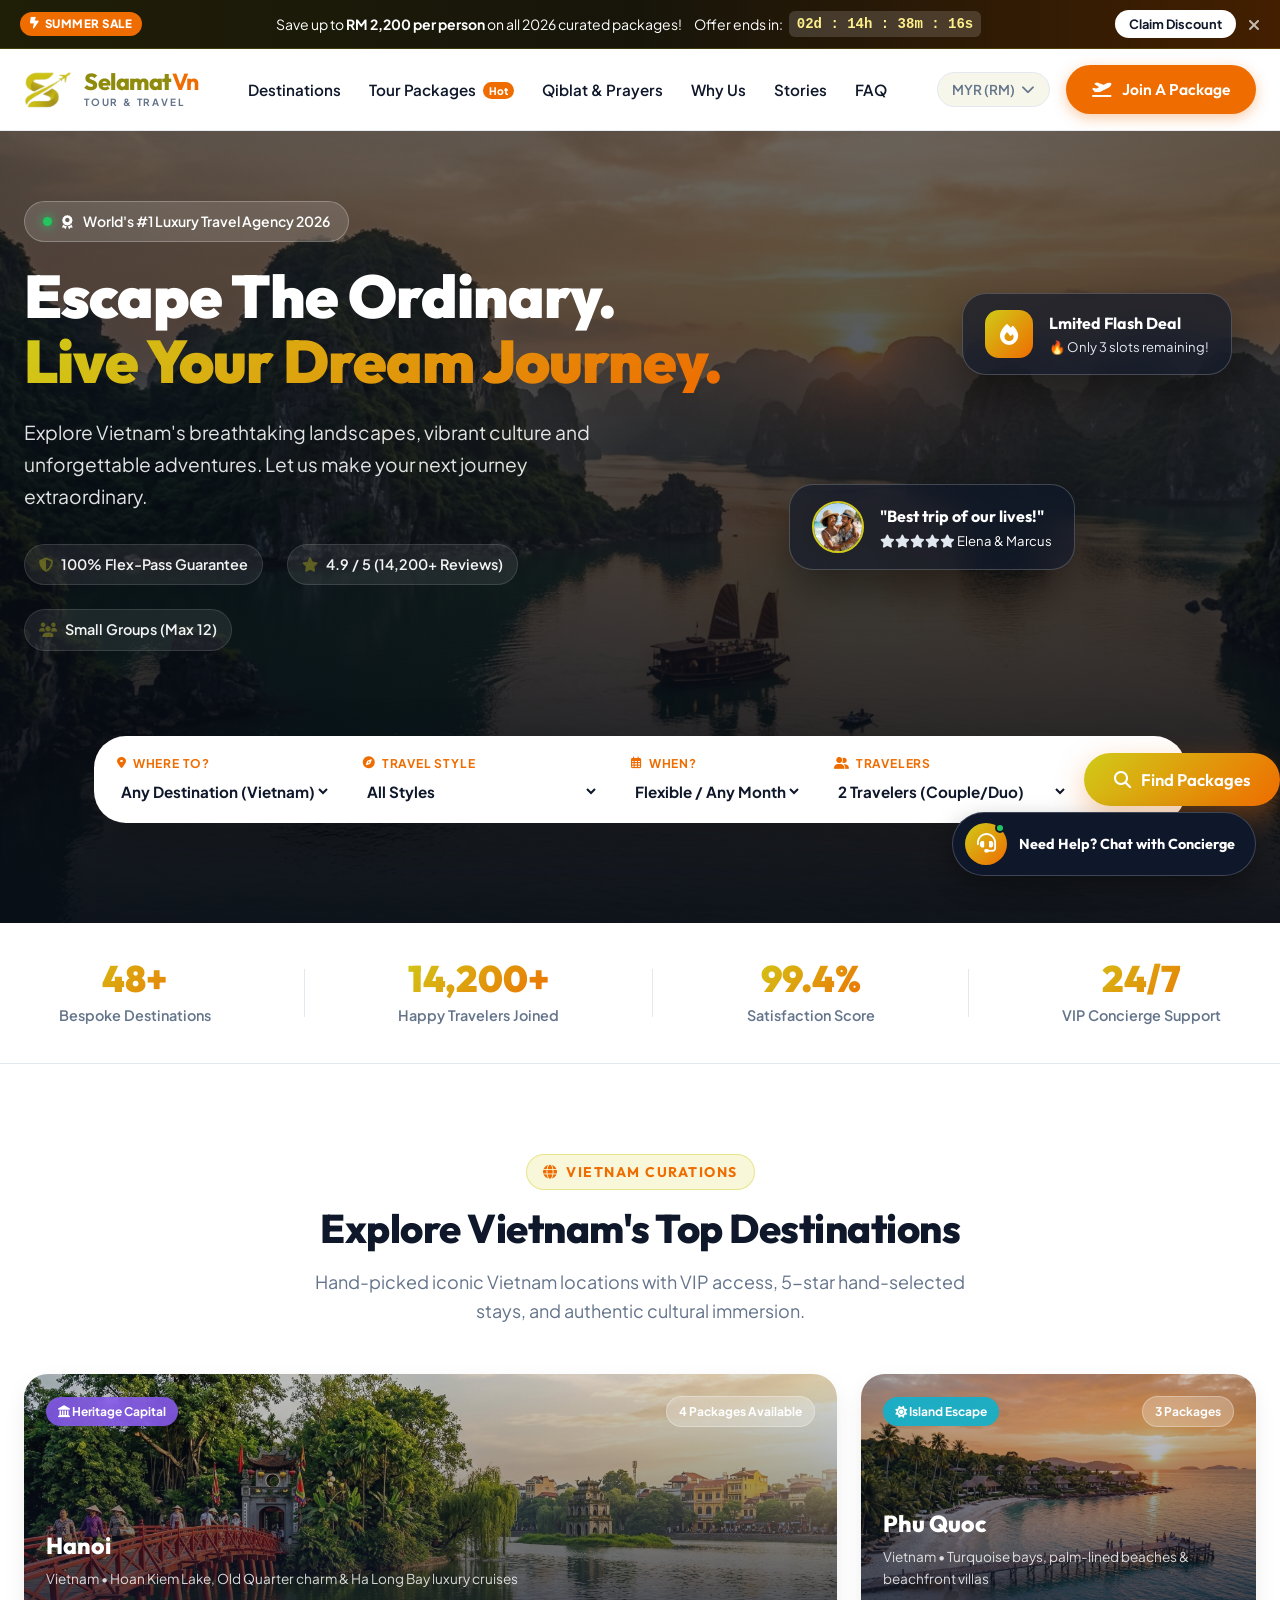
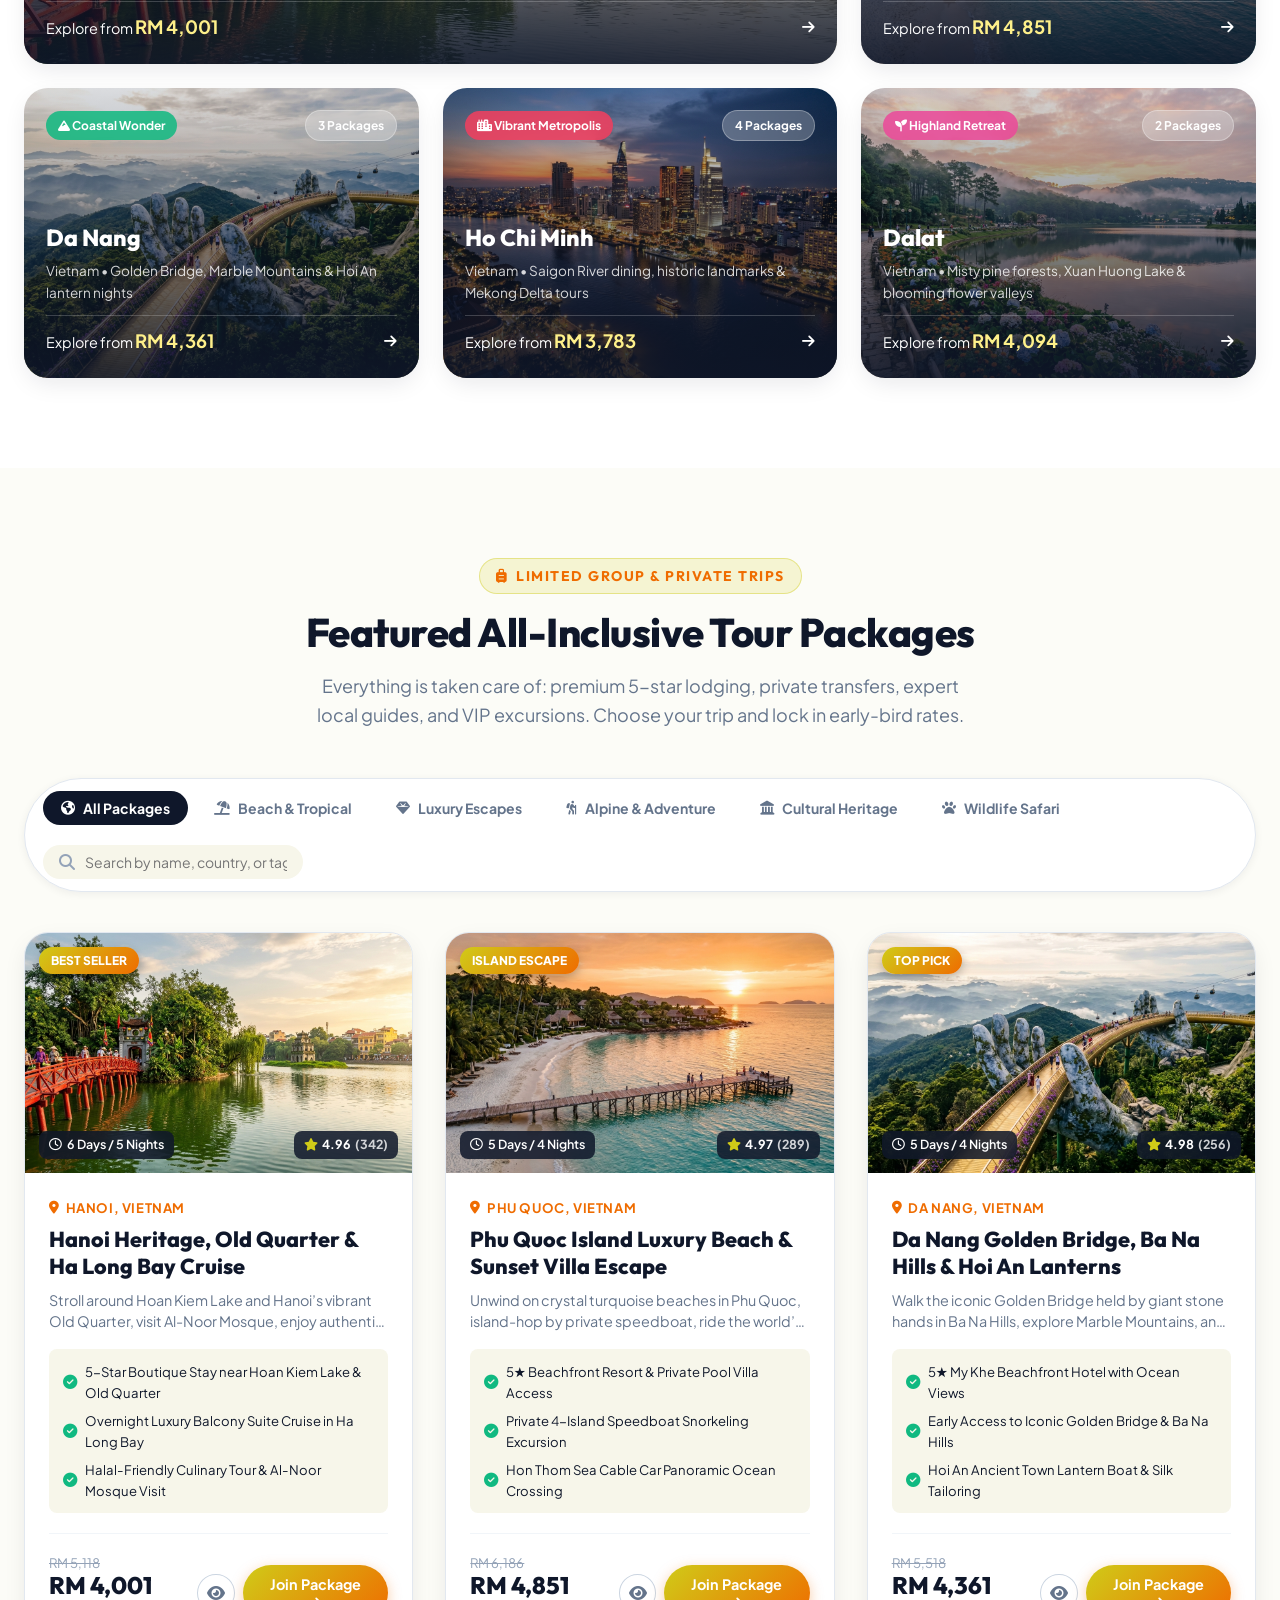
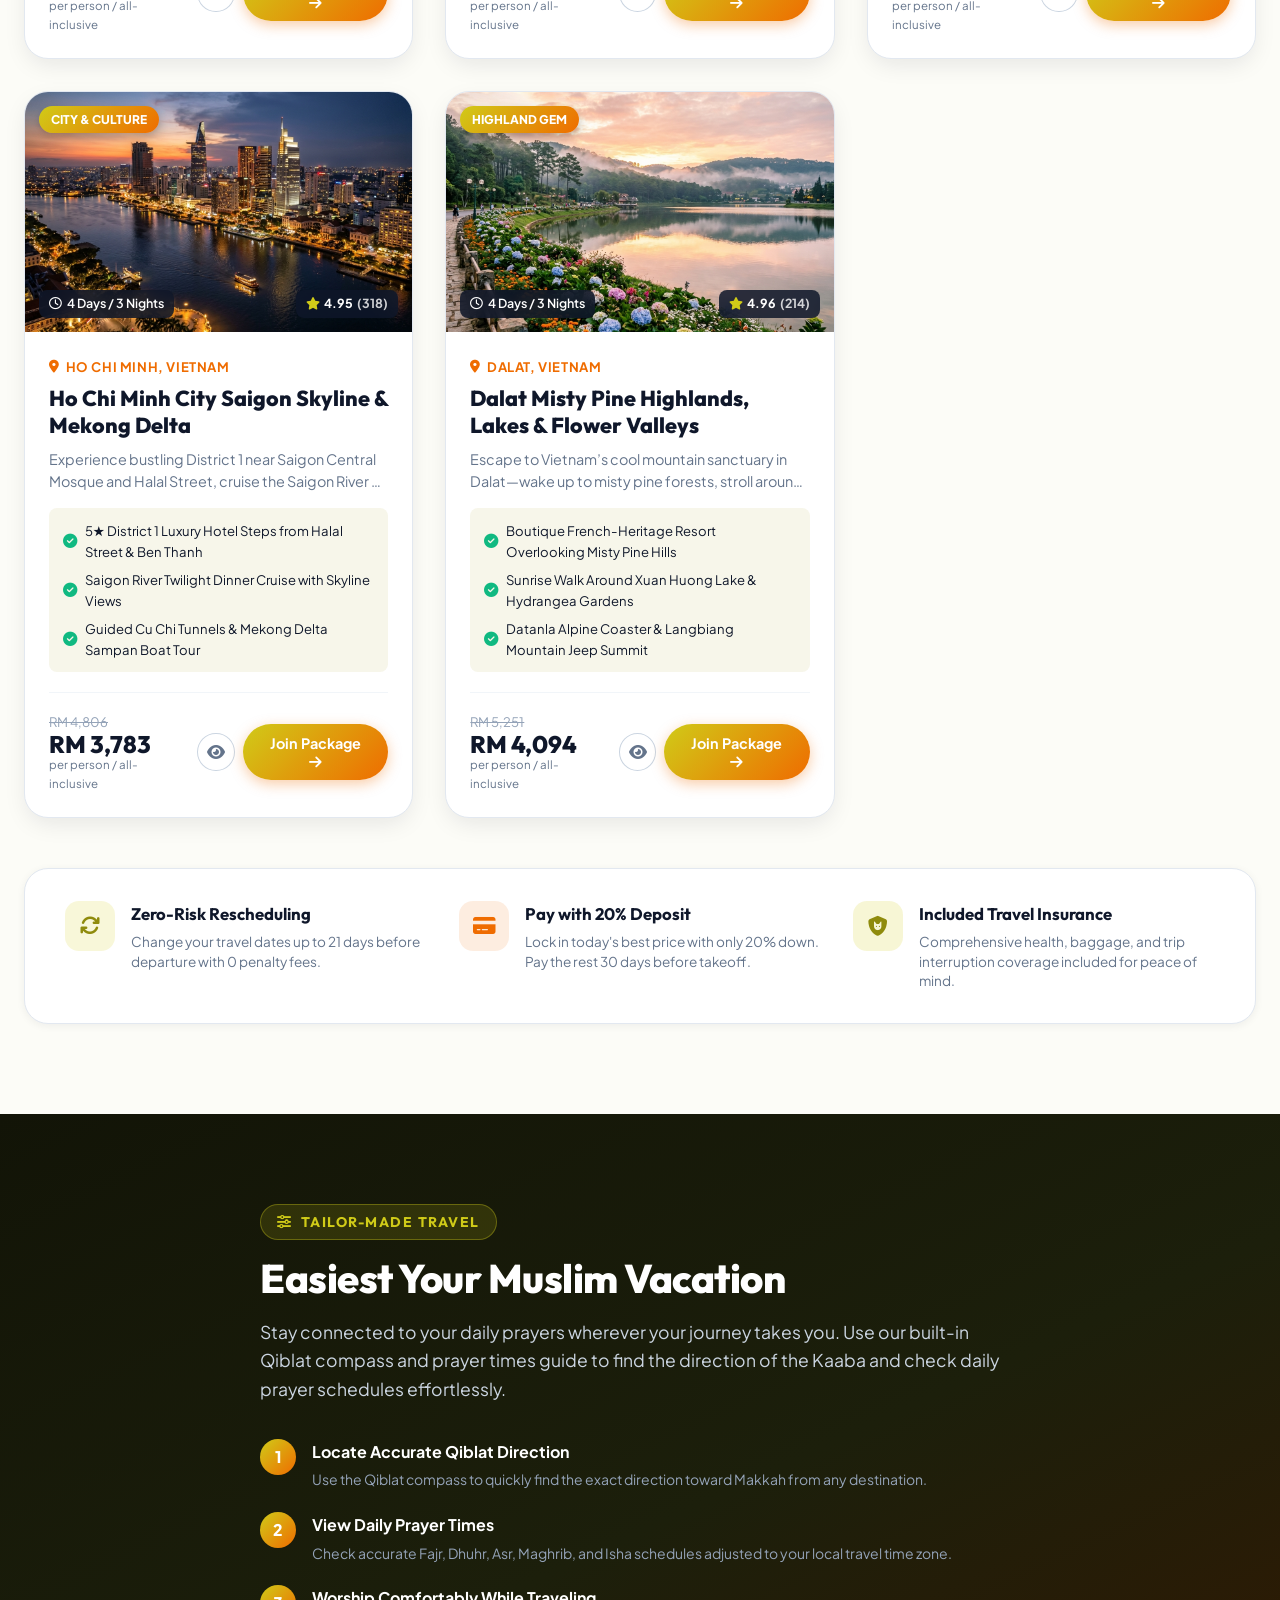
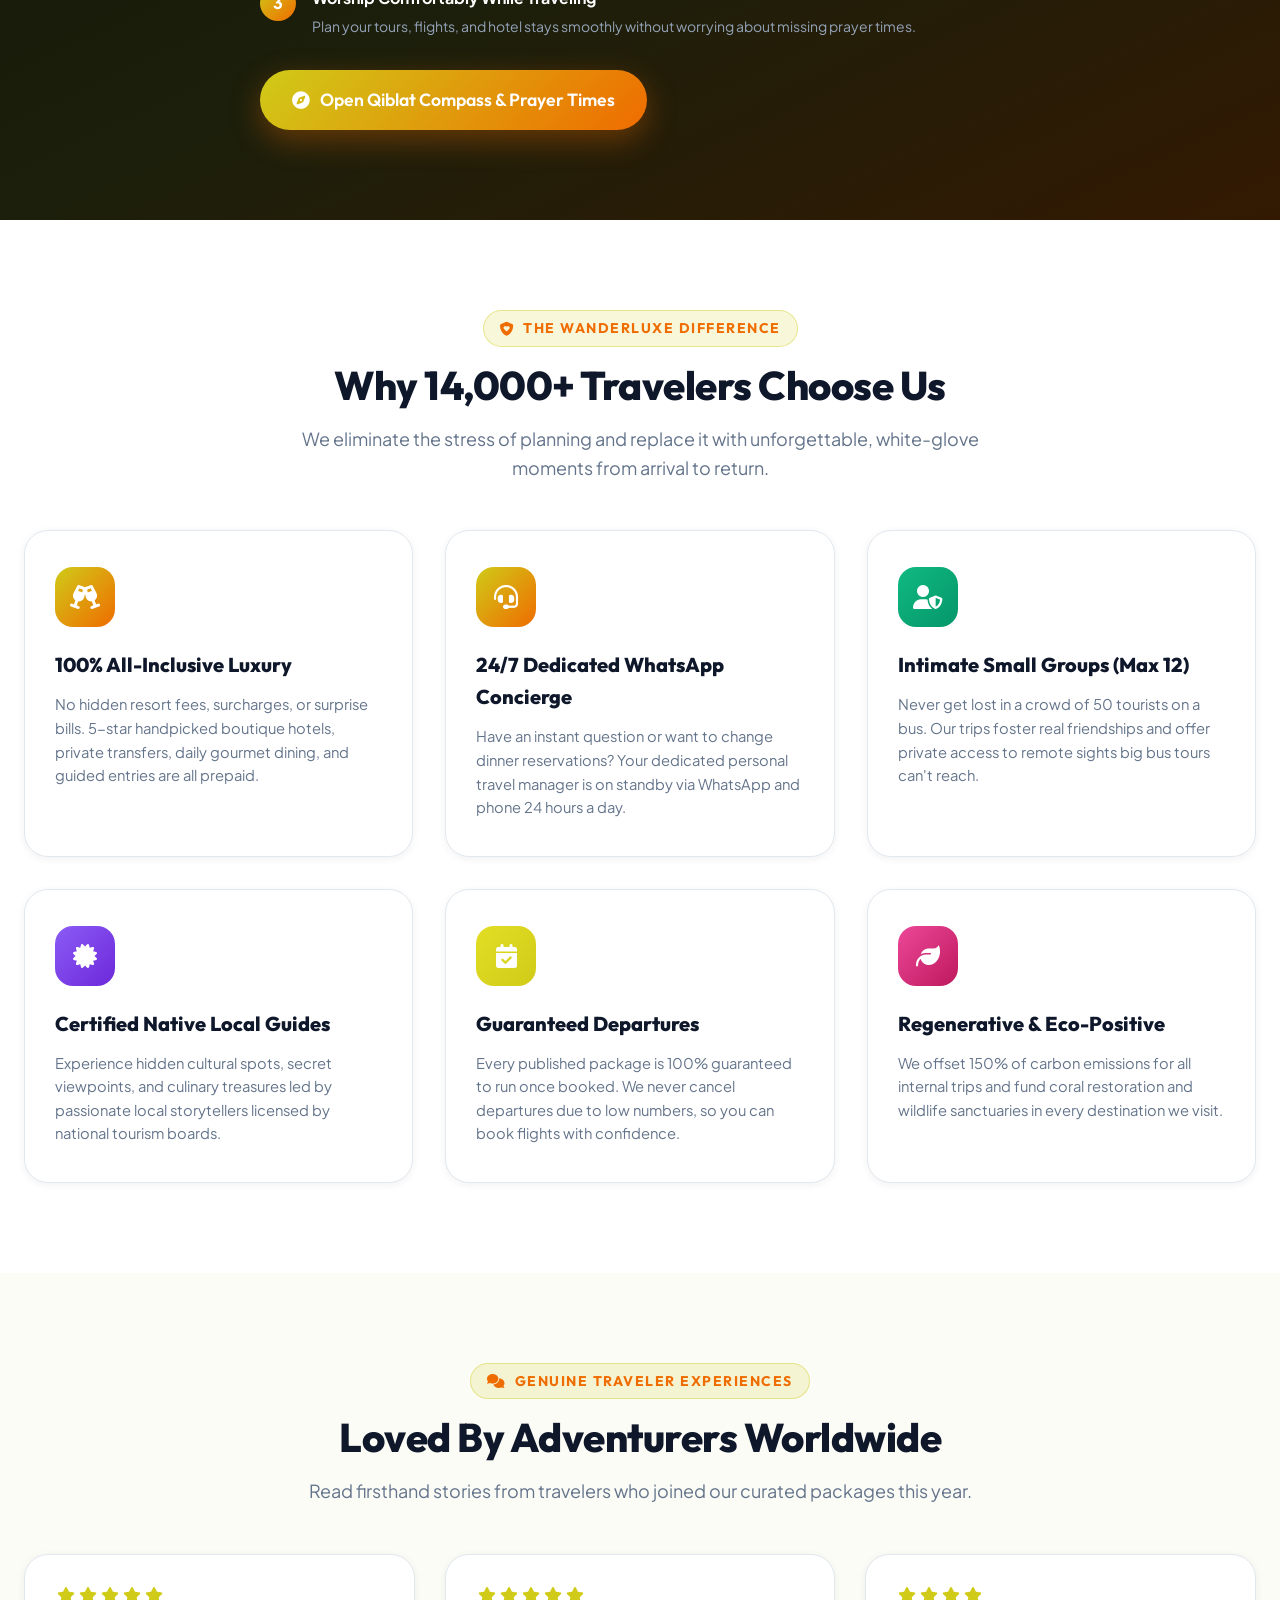
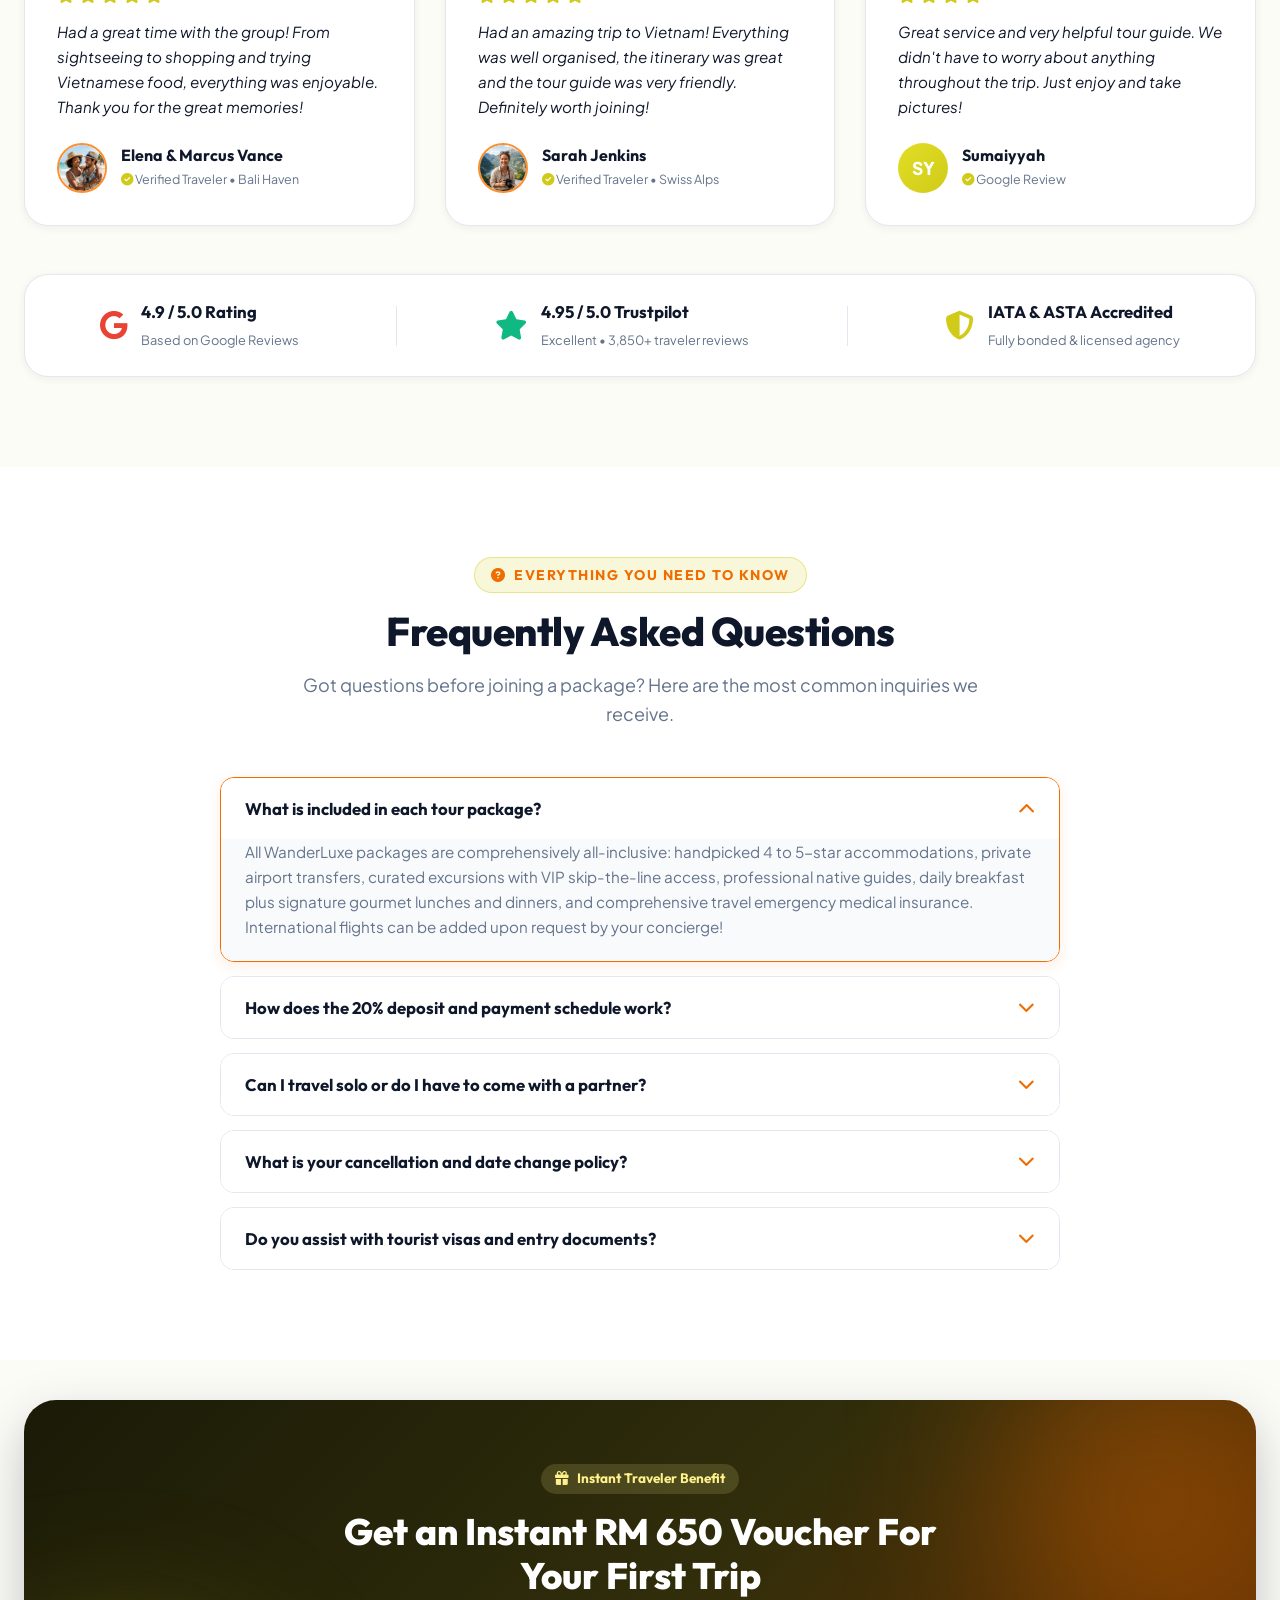
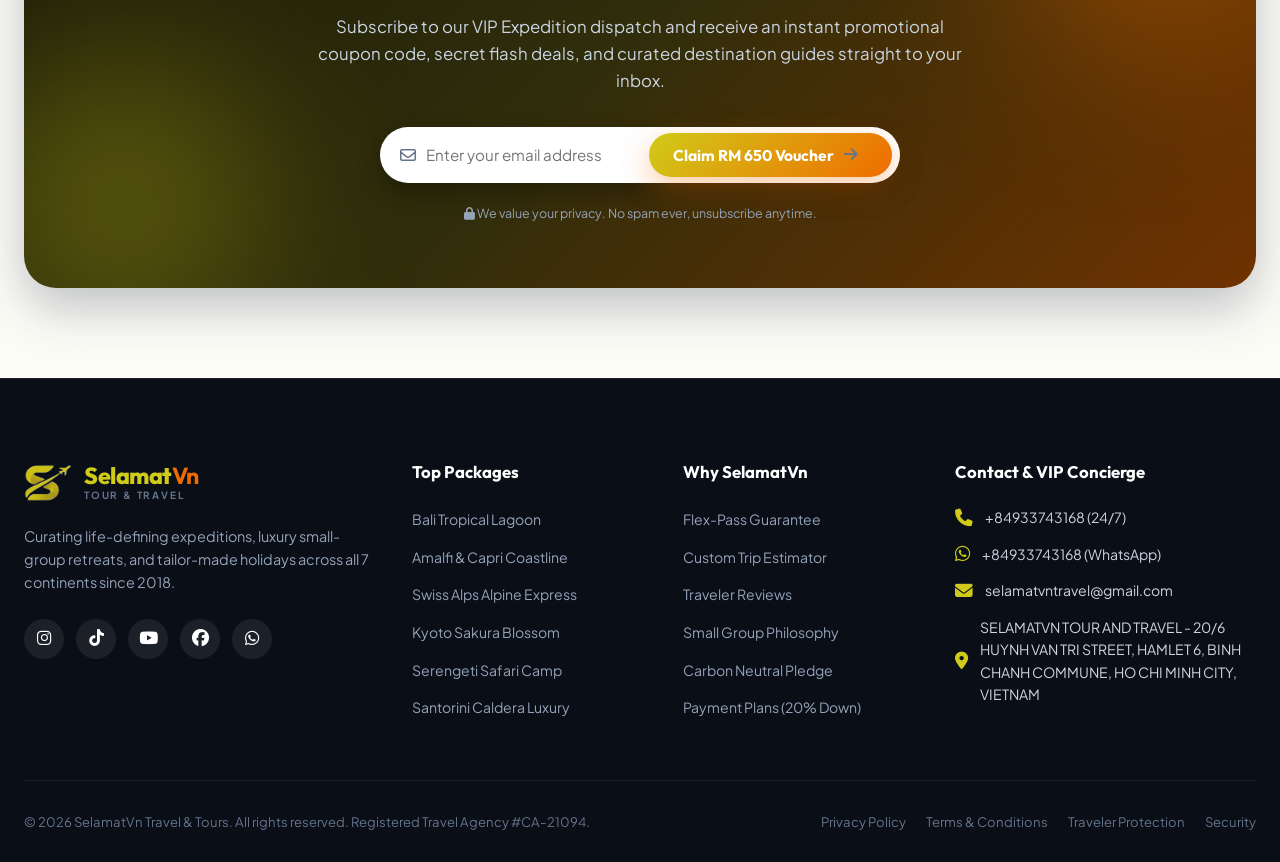
==== commit 0470b1f7: "Update branding, Vietnam destinations/images, MYR default currency, and Qibla page theme" ====
--- a/index.html
+++ b/index.html
@@ -21,7 +21,8 @@
   <link rel="stylesheet" href="https://cdnjs.cloudflare.com/ajax/libs/font-awesome/6.5.1/css/all.min.css">
 
   <!-- Custom Stylesheet -->
-  <link rel="stylesheet" href="styles.css?v=6">
+  <link rel="icon" type="image/png" href="assets/images/selamatvn-mark.png">
+  <link rel="stylesheet" href="styles.css?v=7">
 </head>
 
 <body>
@@ -31,7 +32,7 @@
     <div class="banner-container">
       <div class="banner-tag"><i class="fa-solid fa-bolt-lightning"></i> SUMMER SALE</div>
       <p class="banner-text">
-        <span>Save up to <strong>$500 per person</strong> on all 2026 curated packages!</span>
+        <span>Save up to <strong>RM 2,200 per person</strong> on all 2026 curated packages!</span>
         <span class="countdown-wrap">
           Offer ends in:
           <span class="timer-box" id="bannerTimer">02d : 14h : 38m : 19s</span>
@@ -48,13 +49,13 @@
   <!-- NAVIGATION BAR -->
   <header class="navbar" id="mainHeader">
     <div class="nav-container">
-      <a href="#" class="brand-logo" aria-label="WanderLuxe Homepage">
+      <a href="#" class="brand-logo" aria-label="SelamatVn Homepage">
         <div class="logo-icon-wrapper">
-          <i class="fa-solid fa-compass-drafting"></i>
+          <img src="assets/images/selamatvn-mark.png" alt="SelamatVn Logo" class="brand-logo-img">
         </div>
         <div class="brand-name">
           <span>Selamat<strong class="highlight-text">Vn</strong></span>
-          <span class="brand-sub">TRAVEL & TOURS</span>
+          <span class="brand-sub">TOUR & TRAVEL</span>
         </div>
       </a>
 
@@ -75,11 +76,12 @@
         <!-- Currency Selector -->
         <div class="currency-dropdown">
           <button class="currency-btn" id="currencyToggleBtn" aria-haspopup="true" aria-expanded="false">
-            <span id="currentCurrencyLabel">USD ($)</span>
+            <span id="currentCurrencyLabel">MYR (RM)</span>
             <i class="fa-solid fa-chevron-down"></i>
           </button>
           <div class="currency-menu" id="currencyMenu">
-            <button class="currency-opt active" data-currency="USD">USD ($)</button>
+            <button class="currency-opt active" data-currency="MYR">MYR (RM)</button>
+            <button class="currency-opt" data-currency="USD">USD ($)</button>
             <button class="currency-opt" data-currency="EUR">EUR (€)</button>
             <button class="currency-opt" data-currency="GBP">GBP (£)</button>
             <button class="currency-opt" data-currency="AUD">AUD (A$)</button>
@@ -105,7 +107,8 @@
     <!-- HERO SECTION -->
     <section class="hero-section" id="hero">
       <div class="hero-bg-overlay"></div>
-      <img src="assets/images/hero-bali.jpg" alt="Luxury infinity pool paradise resort at sunset" class="hero-bg-img"
+      <img src="assets/images/hero-vietnam.jpg"
+        alt="Lush limestone karst mountains and emerald waters of Ha Long Bay, Vietnam at sunset" class="hero-bg-img"
         id="heroBgImage">
 
       <div class="hero-container">
@@ -121,8 +124,8 @@
           </h1>
 
           <p class="hero-subtitle animate-fade-up-delay">
-            Handcrafted luxury vacation packages designed to inspire wonder. From turquoise Balinese lagoons to private
-            Amalfi yachts and alpine peaks — join the world's most sought-after trips today.
+            Explore Vietnam's breathtaking landscapes, vibrant culture and unforgettable adventures. Let us make your
+            next journey extraordinary.
           </p>
 
           <!-- Key Trust Badges -->
@@ -149,7 +152,7 @@
               <i class="fa-solid fa-fire"></i>
             </div>
             <div>
-              <div class="float-title">Bali Retreat Flash Deal</div>
+              <div class="float-title">Lmited Flash Deal</div>
               <div class="float-meta">🔥 Only 3 slots remaining!</div>
             </div>
           </div>
@@ -174,13 +177,12 @@
           <div class="widget-field">
             <label for="searchDestination"><i class="fa-solid fa-location-dot"></i> Where to?</label>
             <select id="searchDestination">
-              <option value="all">Any Destination (Global)</option>
-              <option value="bali">Bali, Indonesia</option>
-              <option value="amalfi">Amalfi Coast, Italy</option>
-              <option value="swiss">Swiss Alps, Switzerland</option>
-              <option value="kyoto">Kyoto, Japan</option>
-              <option value="serengeti">Serengeti, Tanzania</option>
-              <option value="santorini">Santorini, Greece</option>
+              <option value="all">Any Destination (Vietnam)</option>
+              <option value="hanoi">Hanoi, Vietnam</option>
+              <option value="phuquoc">Phu Quoc, Vietnam</option>
+              <option value="danang">Da Nang, Vietnam</option>
+              <option value="hochiminh">Ho Chi Minh, Vietnam</option>
+              <option value="dalat">Dalat, Vietnam</option>
             </select>
           </div>
 
@@ -259,121 +261,102 @@
     <section class="destinations-section" id="destinations">
       <div class="container">
         <div class="section-header text-center">
-          <span class="sub-heading"><i class="fa-solid fa-globe"></i> World Curations</span>
-          <h2 class="main-heading">Explore World-Class Destinations</h2>
-          <p class="section-desc">Hand-picked iconic locations with VIP access, 5-star hand-selected stays, and
+          <span class="sub-heading"><i class="fa-solid fa-globe"></i> Vietnam Curations</span>
+          <h2 class="main-heading">Explore Vietnam's Top Destinations</h2>
+          <p class="section-desc">Hand-picked iconic Vietnam locations with VIP access, 5-star hand-selected stays, and
             authentic cultural immersion.</p>
         </div>
 
         <div class="destinations-grid">
-          <!-- Bali -->
-          <div class="destination-card large-card" onclick="window.filterByDestination('bali')">
-            <img src="assets/images/hero-bali.jpg" alt="Bali tropical jungle and ocean" loading="lazy">
+          <!-- Hanoi -->
+          <div class="destination-card large-card" onclick="window.filterByDestination('hanoi')">
+            <img src="assets/images/dest-hanoi.jpg" alt="Hanoi Hoan Kiem Lake and Huc Bridge Vietnam" loading="lazy">
             <div class="destination-overlay">
               <div class="destination-top">
-                <span class="tag-pill tag-tropical"><i class="fa-solid fa-sun"></i> 29°C Tropical</span>
+                <span class="tag-pill tag-culture"><i class="fa-solid fa-landmark"></i> Heritage Capital</span>
                 <span class="tag-pill tag-sale">4 Packages Available</span>
               </div>
               <div class="destination-bottom">
-                <h3>Bali & Nusa Islands</h3>
-                <p>Indonesia • Sacred temples, cliffside infinity pools & coral reefs</p>
+                <h3>Hanoi</h3>
+                <p>Vietnam • Hoan Kiem Lake, Old Quarter charm & Ha Long Bay luxury cruises</p>
                 <div class="destination-cta">
-                  <span>Explore from <strong>$1,299</strong></span>
+                  <span>Explore from <strong data-usd-price="899">RM 4,001</strong></span>
                   <i class="fa-solid fa-arrow-right"></i>
                 </div>
               </div>
             </div>
           </div>
 
-          <!-- Amalfi -->
-          <div class="destination-card" onclick="window.filterByDestination('amalfi')">
-            <img src="assets/images/amalfi-coast.jpg" alt="Amalfi Coast Positano Italy" loading="lazy">
+          <!-- Phu Quoc -->
+          <div class="destination-card" onclick="window.filterByDestination('phuquoc')">
+            <img src="assets/images/dest-phuquoc.jpg" alt="Phu Quoc Island crystal beach sunset Vietnam" loading="lazy">
             <div class="destination-overlay">
               <div class="destination-top">
-                <span class="tag-pill tag-luxury"><i class="fa-solid fa-gem"></i> Mediterranean</span>
+                <span class="tag-pill tag-tropical"><i class="fa-solid fa-sun"></i> Island Escape</span>
                 <span class="tag-pill tag-sale">3 Packages</span>
               </div>
               <div class="destination-bottom">
-                <h3>Amalfi Coast & Capri</h3>
-                <p>Italy • Pastel cliffs, yacht cruises & Michelin dining</p>
+                <h3>Phu Quoc</h3>
+                <p>Vietnam • Turquoise bays, palm-lined beaches & beachfront villas</p>
                 <div class="destination-cta">
-                  <span>Explore from <strong>$2,190</strong></span>
+                  <span>Explore from <strong data-usd-price="1090">RM 4,851</strong></span>
                   <i class="fa-solid fa-arrow-right"></i>
                 </div>
               </div>
             </div>
           </div>
 
-          <!-- Swiss Alps -->
-          <div class="destination-card" onclick="window.filterByDestination('swiss')">
-            <img src="assets/images/swiss-alps.jpg" alt="Swiss Alps Zermatt summer lake" loading="lazy">
+          <!-- Da Nang -->
+          <div class="destination-card" onclick="window.filterByDestination('danang')">
+            <img src="assets/images/dest-danang.jpg" alt="Da Nang Golden Bridge Ba Na Hills Vietnam" loading="lazy">
             <div class="destination-overlay">
               <div class="destination-top">
-                <span class="tag-pill tag-adventure"><i class="fa-solid fa-mountain"></i> Alpine Haven</span>
-                <span class="tag-pill tag-sale">2 Packages</span>
+                <span class="tag-pill tag-adventure"><i class="fa-solid fa-mountain"></i> Coastal Wonder</span>
+                <span class="tag-pill tag-sale">3 Packages</span>
               </div>
               <div class="destination-bottom">
-                <h3>Swiss Alps & Zermatt</h3>
-                <p>Switzerland • Glacial peaks, alpine chalets & panoramic trains</p>
+                <h3>Da Nang</h3>
+                <p>Vietnam • Golden Bridge, Marble Mountains & Hoi An lantern nights</p>
                 <div class="destination-cta">
-                  <span>Explore from <strong>$2,450</strong></span>
+                  <span>Explore from <strong data-usd-price="980">RM 4,361</strong></span>
                   <i class="fa-solid fa-arrow-right"></i>
                 </div>
               </div>
             </div>
           </div>
 
-          <!-- Kyoto -->
-          <div class="destination-card" onclick="window.filterByDestination('kyoto')">
-            <img src="assets/images/kyoto-japan.jpg" alt="Kyoto cherry blossom temple" loading="lazy">
+          <!-- Ho Chi Minh -->
+          <div class="destination-card" onclick="window.filterByDestination('hochiminh')">
+            <img src="assets/images/dest-hochiminh.jpg" alt="Ho Chi Minh City Saigon skyline twilight Vietnam" loading="lazy">
             <div class="destination-overlay">
               <div class="destination-top">
-                <span class="tag-pill tag-culture"><i class="fa-solid fa-fan"></i> Cultural Heritage</span>
-                <span class="tag-pill tag-sale">3 Packages</span>
+                <span class="tag-pill tag-luxury"><i class="fa-solid fa-city"></i> Vibrant Metropolis</span>
+                <span class="tag-pill tag-sale">4 Packages</span>
               </div>
               <div class="destination-bottom">
-                <h3>Kyoto & Tokyo</h3>
-                <p>Japan • Cherry blossoms, ancient shrines & tea ceremonies</p>
+                <h3>Ho Chi Minh</h3>
+                <p>Vietnam • Saigon River dining, historic landmarks & Mekong Delta tours</p>
                 <div class="destination-cta">
-                  <span>Explore from <strong>$2,390</strong></span>
+                  <span>Explore from <strong data-usd-price="850">RM 3,783</strong></span>
                   <i class="fa-solid fa-arrow-right"></i>
                 </div>
               </div>
             </div>
           </div>
 
-          <!-- Serengeti -->
-          <div class="destination-card" onclick="window.filterByDestination('serengeti')">
-            <img src="assets/images/serengeti-safari.jpg" alt="Serengeti luxury glamping safari" loading="lazy">
+          <!-- Dalat -->
+          <div class="destination-card" onclick="window.filterByDestination('dalat')">
+            <img src="assets/images/dest-dalat.jpg" alt="Dalat misty pine highlands and flower lake Vietnam" loading="lazy">
             <div class="destination-overlay">
               <div class="destination-top">
-                <span class="tag-pill tag-safari"><i class="fa-solid fa-binoculars"></i> Big Five Safari</span>
+                <span class="tag-pill tag-romantic"><i class="fa-solid fa-seedling"></i> Highland Retreat</span>
                 <span class="tag-pill tag-sale">2 Packages</span>
               </div>
               <div class="destination-bottom">
-                <h3>Serengeti & Ngorongoro</h3>
-                <p>Tanzania • Hot air balloon rides, wild migrations & luxury lodges</p>
+                <h3>Dalat</h3>
+                <p>Vietnam • Misty pine forests, Xuan Huong Lake & blooming flower valleys</p>
                 <div class="destination-cta">
-                  <span>Explore from <strong>$3,150</strong></span>
-                  <i class="fa-solid fa-arrow-right"></i>
-                </div>
-              </div>
-            </div>
-          </div>
-
-          <!-- Santorini -->
-          <div class="destination-card" onclick="window.filterByDestination('santorini')">
-            <img src="assets/images/santorini-greece.jpg" alt="Santorini Oia caldera sunset" loading="lazy">
-            <div class="destination-overlay">
-              <div class="destination-top">
-                <span class="tag-pill tag-romantic"><i class="fa-solid fa-heart"></i> Romance & Sunsets</span>
-                <span class="tag-pill tag-sale">3 Packages</span>
-              </div>
-              <div class="destination-bottom">
-                <h3>Santorini & Mykonos</h3>
-                <p>Greece • Whitewashed villas, caldera infinity pools & wine tours</p>
-                <div class="destination-cta">
-                  <span>Explore from <strong>$1,890</strong></span>
+                  <span>Explore from <strong data-usd-price="920">RM 4,094</strong></span>
                   <i class="fa-solid fa-arrow-right"></i>
                 </div>
               </div>
@@ -592,9 +575,8 @@
                 class="fa-solid fa-star"></i><i class="fa-solid fa-star"></i>
             </div>
             <p class="review-text">
-              "Joining the Bali Luxury Retreat was hands down the easiest and best vacation decision of our 10-year
-              marriage. Everything was seamless — from the private airport villa escort to the secret sunrise snorkel.
-              We booked the Amalfi tour for next spring immediately after getting home!"
+              Had a great time with the group! From sightseeing to shopping and trying Vietnamese food, everything was
+              enjoyable. Thank you for the great memories!
             </p>
             <div class="review-user">
               <img src="assets/images/avatar-couple.jpg" alt="Elena and Marcus Vance" class="review-avatar">
@@ -613,9 +595,8 @@
                 class="fa-solid fa-star"></i><i class="fa-solid fa-star"></i>
             </div>
             <p class="review-text">
-              "As a solo female traveler, joining WanderLuxe's Swiss Alps tour felt safe, wonderfully organized, and
-              genuinely welcoming. The group size was only 10 people, so we became close friends within day two. Our
-              chalet had the most breathtaking view of the Matterhorn!"
+              Had an amazing trip to Vietnam! Everything was well organised, the itinerary was great and the tour guide
+              was very friendly. Definitely worth joining!
             </p>
             <div class="review-user">
               <img src="assets/images/avatar-traveler.jpg" alt="Sarah Jenkins" class="review-avatar">
@@ -631,19 +612,17 @@
           <div class="review-card">
             <div class="review-stars">
               <i class="fa-solid fa-star"></i><i class="fa-solid fa-star"></i><i class="fa-solid fa-star"></i><i
-                class="fa-solid fa-star"></i><i class="fa-solid fa-star"></i>
+                class="fa-solid fa-star"></i>
             </div>
             <p class="review-text">
-              "The Serengeti Safari package exceeded every expectation. Seeing the Great Migration and floating in a hot
-              air balloon over lions at sunrise was an emotional highlight. The WhatsApp concierge answered questions
-              within 60 seconds every single time!"
+              Great service and very helpful tour guide. We didn't have to worry about anything throughout the trip.
+              Just enjoy and take pictures!
             </p>
             <div class="review-user">
-              <div class="avatar-placeholder bg-gradient-amber">DK</div>
+              <div class="avatar-placeholder bg-gradient-amber">SY</div>
               <div>
-                <h4 class="user-name">David & Karen Kim</h4>
-                <span class="user-tag"><i class="fa-solid fa-circle-check text-cyan"></i> Verified Traveler • Serengeti
-                  Safari</span>
+                <h4 class="user-name">Sumaiyyah</h4>
+                <span class="user-tag"><i class="fa-solid fa-circle-check text-cyan"></i> Google Review</span>
               </div>
             </div>
           </div>
@@ -655,7 +634,7 @@
             <i class="fa-brands fa-google text-google"></i>
             <div>
               <strong>4.9 / 5.0 Rating</strong>
-              <small>Based on 2,400+ Google Reviews</small>
+              <small>Based on Google Reviews</small>
             </div>
           </div>
           <div class="score-divider"></div>
@@ -772,7 +751,7 @@
 
           <div class="cta-content">
             <span class="cta-sub"><i class="fa-solid fa-gift"></i> Instant Traveler Benefit</span>
-            <h2>Get an Instant $150 Voucher For Your First Trip</h2>
+            <h2>Get an Instant RM 650 Voucher For Your First Trip</h2>
             <p>Subscribe to our VIP Expedition dispatch and receive an instant promotional coupon code, secret flash
               deals, and curated destination guides straight to your inbox.</p>
 
@@ -783,7 +762,7 @@
                 <input type="email" id="newsletterEmail" placeholder="Enter your email address" required
                   aria-label="Email address for voucher">
                 <button type="submit" class="btn btn-newsletter" id="newsletterSubmitBtn">
-                  Claim $150 Voucher <i class="fa-solid fa-arrow-right"></i>
+                  Claim RM 650 Voucher <i class="fa-solid fa-arrow-right"></i>
                 </button>
               </div>
             </form>
@@ -802,11 +781,11 @@
         <div class="footer-col brand-col">
           <a href="#" class="brand-logo footer-logo">
             <div class="logo-icon-wrapper">
-              <i class="fa-solid fa-compass-drafting"></i>
+              <img src="assets/images/selamatvn-mark.png" alt="SelamatVn Logo" class="brand-logo-img">
             </div>
             <div class="brand-name">
               <span>Selamat<strong class="highlight-text">Vn</strong></span>
-              <span class="brand-sub">TRAVEL & TOURS</span>
+              <span class="brand-sub">TOUR & TRAVEL</span>
             </div>
           </a>
           <p class="footer-about">
@@ -859,7 +838,7 @@
             </div>
             <div class="contact-item">
               <i class="fa-solid fa-envelope"></i>
-              <span>selamattour.vn@gmail.com</span>
+              <span>selamatvntravel@gmail.com</span>
             </div>
             <div class="contact-item">
               <i class="fa-solid fa-location-dot"></i>
@@ -927,7 +906,7 @@
             </div>
             <div class="modal-price-box">
               <span class="discount-pill" id="modalDiscountPill">Save 20%</span>
-              <div class="modal-price-value" id="modalPriceDisplay">$1,299</div>
+              <div class="modal-price-value" id="modalPriceDisplay">RM 4,001</div>
               <span class="modal-price-sub">per traveler</span>
             </div>
           </div>
@@ -1038,9 +1017,9 @@
               <label for="modalRoomTier">Room Arrangement</label>
               <select id="modalRoomTier" class="form-control" onchange="window.updateBookingSummary()">
                 <option value="0">Double / Twin Luxury Room (Included)</option>
-                <option value="350">Private Pool Villa Upgrade (+$350/person)</option>
-                <option value="650">Presidential Ocean Suite Upgrade (+$650/person)</option>
-                <option value="200">Solo Private Room Single (+$200/person)</option>
+                <option value="350">Private Pool Villa Upgrade (+RM 1,558/person)</option>
+                <option value="650">Presidential Ocean Suite Upgrade (+RM 2,893/person)</option>
+                <option value="200">Solo Private Room Single (+RM 890/person)</option>
               </select>
             </div>
           </div>
@@ -1053,7 +1032,7 @@
               <span class="addon-info">
                 <span class="addon-name"><i class="fa-solid fa-plane"></i> Include Roundtrip Flights with Airport
                   Concierge</span>
-                <span class="addon-price">Estimated +$850/person</span>
+                <span class="addon-price">Estimated +RM 3,783/person</span>
               </span>
             </label>
           </div>
@@ -1180,7 +1159,7 @@
           <div class="itinerary-sticky-cta">
             <div class="cta-price-wrap">
               <small>Starting from</small>
-              <strong id="itinStickyPrice">$1,299</strong>
+              <strong id="itinStickyPrice">RM 4,001</strong>
             </div>
             <button type="button" class="btn btn-gradient" id="itinJoinNowBtn">
               <i class="fa-solid fa-plane-departure"></i> Join This Package Now
@@ -1252,7 +1231,7 @@
   </div>
 
   <!-- JavaScript Main Application -->
-  <script src="app.js?v=4"></script>
+  <script src="app.js?v=6"></script>
 </body>
 
 </html>
--- a/styles.css
+++ b/styles.css
@@ -4,29 +4,30 @@
    ======================================================== */
 
 :root {
-  /* Color Palette - Vibrant, Luxurious & Harmonious */
-  --color-primary: #0284c7;        /* Sky Blue */
-  --color-primary-light: #38bdf8;
-  --color-primary-dark: #0369a1;
-  --color-cyan: #06b6d4;           /* Caribbean Cyan */
-  --color-cyan-glow: rgba(6, 182, 212, 0.35);
-
-  --color-coral: #f43f5e;          /* Sunset Coral */
-  --color-coral-light: #fb7185;
-  --color-orange: #ff7849;         /* Sunburst Orange */
-  --color-gold: #f59e0b;           /* Golden Sand */
+  /* Color Palette - SelamatVn Brand (#d0cb18 & #EF6C00) */
+  --color-primary: #EF6C00;        /* Vibrant Brand Orange */
+  --color-primary-light: #ff8f2b;
+  --color-primary-dark: #c95800;
+  --color-cyan: #d0cb18;           /* Signature Olive Gold */
+  --color-cyan-glow: rgba(208, 203, 24, 0.35);
+
+  --color-coral: #EF6C00;          /* Accent Orange */
+  --color-coral-light: #ff8f2b;
+  --color-orange: #EF6C00;
+  --color-gold: #d0cb18;           /* Olive Gold */
+  --color-olive-text: #8f8b0c;     /* Readable Olive on light bg */
   --color-emerald: #10b981;        /* Lush Emerald */
-  --color-violet: #8b5cf6;         /* Twilight Violet */
+  --color-violet: #d0cb18;
 
   /* Dark surfaces & Luxury contrasts */
-  --color-bg-dark: #090e17;
-  --color-card-dark: #111827;
-  --color-surface-dark: #1e293b;
+  --color-bg-dark: #0e1008;
+  --color-card-dark: #16180d;
+  --color-surface-dark: #222414;
 
   /* Light / Body backgrounds */
-  --color-bg-body: #f8fafc;
+  --color-bg-body: #fcfcf7;
   --color-surface: #ffffff;
-  --color-surface-alt: #f1f5f9;
+  --color-surface-alt: #f7f6ea;
 
   /* Typography Colors */
   --color-text-main: #0f172a;
@@ -35,11 +36,11 @@
   --color-text-white: #ffffff;
 
   /* Gradients */
-  --gradient-ocean: linear-gradient(135deg, #0ea5e9 0%, #06b6d4 100%);
-  --gradient-sunset: linear-gradient(135deg, #ff7849 0%, #f43f5e 50%, #d946ef 100%);
-  --gradient-hero-overlay: linear-gradient(180deg, rgba(9, 14, 23, 0.45) 0%, rgba(9, 14, 23, 0.85) 100%);
+  --gradient-ocean: linear-gradient(135deg, #d0cb18 0%, #EF6C00 100%);
+  --gradient-sunset: linear-gradient(135deg, #d0cb18 0%, #EF6C00 100%);
+  --gradient-hero-overlay: linear-gradient(180deg, rgba(14, 16, 8, 0.45) 0%, rgba(14, 16, 8, 0.85) 100%);
   --gradient-card-overlay: linear-gradient(180deg, rgba(15, 23, 42, 0.05) 0%, rgba(15, 23, 42, 0.85) 100%);
-  --gradient-gold: linear-gradient(135deg, #fbbf24 0%, #f59e0b 100%);
+  --gradient-gold: linear-gradient(135deg, #e2dd24 0%, #d0cb18 100%);
 
   /* Typography */
   --font-display: 'Outfit', -apple-system, BlinkMacSystemFont, sans-serif;
@@ -50,8 +51,8 @@
   --shadow-sm: 0 2px 8px rgba(15, 23, 42, 0.06);
   --shadow-md: 0 8px 24px -4px rgba(15, 23, 42, 0.1);
   --shadow-lg: 0 20px 40px -10px rgba(15, 23, 42, 0.15);
-  --shadow-glow: 0 10px 30px rgba(2, 132, 199, 0.3);
-  --shadow-coral-glow: 0 10px 30px rgba(244, 63, 94, 0.35);
+  --shadow-glow: 0 10px 30px rgba(239, 108, 0, 0.3);
+  --shadow-coral-glow: 0 10px 30px rgba(239, 108, 0, 0.35);
 
   /* Radius */
   --radius-sm: 8px;
@@ -142,11 +143,11 @@
   letter-spacing: 1.5px;
   text-transform: uppercase;
   color: var(--color-primary);
-  background: rgba(2, 132, 199, 0.08);
+  background: rgba(208, 203, 24, 0.16);
   padding: 6px 16px;
   border-radius: var(--radius-full);
   margin-bottom: 14px;
-  border: 1px solid rgba(2, 132, 199, 0.15);
+  border: 1px solid rgba(208, 203, 24, 0.4);
 }
 
 .main-heading {
@@ -195,13 +196,13 @@
 .btn-primary {
   background: var(--color-primary);
   color: #ffffff;
-  box-shadow: 0 4px 14px rgba(2, 132, 199, 0.35);
+  box-shadow: 0 4px 14px rgba(239, 108, 0, 0.35);
 }
 
 .btn-primary:hover {
   background: var(--color-primary-dark);
   transform: translateY(-2px);
-  box-shadow: 0 8px 22px rgba(2, 132, 199, 0.45);
+  box-shadow: 0 8px 22px rgba(239, 108, 0, 0.45);
 }
 
 .btn-gradient {
@@ -212,7 +213,7 @@
 
 .btn-gradient:hover {
   transform: translateY(-2px) scale(1.02);
-  box-shadow: 0 14px 28px rgba(244, 63, 94, 0.45);
+  box-shadow: 0 14px 28px rgba(239, 108, 0, 0.45);
 }
 
 .btn-outline {
@@ -224,7 +225,7 @@
 .btn-outline:hover {
   border-color: var(--color-primary);
   color: var(--color-primary);
-  background: rgba(2, 132, 199, 0.04);
+  background: rgba(239, 108, 0, 0.05);
 }
 
 .btn-block {
@@ -240,13 +241,13 @@
    TOP PROMO BANNER
    ======================================================== */
 .top-banner {
-  background: linear-gradient(90deg, #1e1b4b 0%, #0f172a 50%, #311042 100%);
+  background: linear-gradient(90deg, #1f1e07 0%, #17150a 50%, #431f00 100%);
   color: #ffffff;
   padding: 10px 20px;
   font-size: 0.875rem;
   position: relative;
   z-index: 100;
-  border-bottom: 1px solid rgba(255, 255, 255, 0.1);
+  border-bottom: 1px solid rgba(208, 203, 24, 0.2);
 }
 
 .banner-container {
@@ -354,22 +355,25 @@
 }
 
 .logo-icon-wrapper {
-  width: 44px;
-  height: 44px;
-  background: var(--gradient-sunset);
-  border-radius: 12px;
+  width: 48px;
+  height: 48px;
+  background: transparent;
+  border-radius: 10px;
   display: flex;
   align-items: center;
   justify-content: center;
-  color: #ffffff;
-  font-size: 1.35rem;
-  box-shadow: 0 4px 12px rgba(244, 63, 94, 0.35);
-  transform: rotate(-6deg);
+  flex-shrink: 0;
   transition: var(--transition-bounce);
 }
 
+.brand-logo-img {
+  width: 100%;
+  height: 100%;
+  object-fit: contain;
+}
+
 .brand-logo:hover .logo-icon-wrapper {
-  transform: rotate(0deg) scale(1.08);
+  transform: scale(1.08);
 }
 
 .brand-name {
@@ -381,13 +385,13 @@
   font-family: var(--font-display);
   font-size: 1.45rem;
   font-weight: 800;
-  color: var(--color-text-main);
+  color: var(--color-olive-text);
   letter-spacing: -0.5px;
   line-height: 1.1;
 }
 
 .highlight-text {
-  color: var(--color-coral);
+  color: #EF6C00;
 }
 
 .brand-sub {
@@ -501,7 +505,7 @@
 }
 
 .currency-opt:hover, .currency-opt.active {
-  background: rgba(2, 132, 199, 0.08);
+  background: rgba(239, 108, 0, 0.1);
   color: var(--color-primary);
 }
 
@@ -995,7 +999,7 @@
 
 .filter-tab:hover {
   color: var(--color-primary);
-  background: rgba(2, 132, 199, 0.06);
+  background: rgba(239, 108, 0, 0.08);
 }
 
 .filter-tab.active {
@@ -1245,13 +1249,13 @@
   font-size: 0.9rem;
   font-weight: 700;
   border-radius: var(--radius-full);
-  box-shadow: 0 4px 14px rgba(244, 63, 94, 0.3);
+  box-shadow: 0 4px 14px rgba(239, 108, 0, 0.35);
   transition: all var(--transition-fast);
 }
 
 .btn-join:hover {
   transform: translateY(-2px);
-  box-shadow: 0 6px 18px rgba(244, 63, 94, 0.45);
+  box-shadow: 0 6px 18px rgba(239, 108, 0, 0.45);
 }
 
 /* GUARANTEE CARD STRIP */
@@ -1283,9 +1287,9 @@
   flex-shrink: 0;
 }
 
-.cyan-glow { background: rgba(6, 182, 212, 0.12); color: var(--color-cyan); }
-.purple-glow { background: rgba(139, 92, 246, 0.12); color: var(--color-violet); }
-.gold-glow { background: rgba(245, 158, 11, 0.12); color: var(--color-gold); }
+.cyan-glow { background: rgba(208, 203, 24, 0.16); color: var(--color-olive-text); }
+.purple-glow { background: rgba(239, 108, 0, 0.12); color: #EF6C00; }
+.gold-glow { background: rgba(208, 203, 24, 0.18); color: var(--color-olive-text); }
 
 .guarantee-col h4 {
   font-family: var(--font-display);
@@ -1305,10 +1309,16 @@
    ======================================================== */
 .custom-trip-section {
   padding: 90px 0;
-  background: linear-gradient(180deg, #090e17 0%, #0f172a 100%);
+  background: linear-gradient(155deg, #121407 0%, #1c1f0b 55%, #331902 100%);
   color: #ffffff;
   position: relative;
   overflow: hidden;
+}
+
+.custom-trip-section .sub-heading {
+  color: #d0cb18;
+  background: rgba(208, 203, 24, 0.15);
+  border-color: rgba(208, 203, 24, 0.35);
 }
 
 .custom-trip-wrapper {
@@ -1899,7 +1909,7 @@
 
 .faq-item.active {
   border-color: var(--color-primary);
-  box-shadow: 0 4px 14px rgba(2, 132, 199, 0.08);
+  box-shadow: 0 4px 14px rgba(239, 108, 0, 0.12);
 }
 
 .faq-question {
@@ -1957,7 +1967,7 @@
 }
 
 .cta-banner-box {
-  background: linear-gradient(135deg, #0f172a 0%, #1e1b4b 50%, #4a044e 100%);
+  background: linear-gradient(135deg, #1b1a07 0%, #2f2d0b 48%, #703200 100%);
   border-radius: var(--radius-xl);
   padding: 64px 40px;
   text-align: center;
@@ -1977,7 +1987,7 @@
 .circle-1 {
   width: 320px;
   height: 320px;
-  background: rgba(244, 63, 94, 0.3);
+  background: rgba(239, 108, 0, 0.32);
   top: -60px;
   right: -60px;
 }
@@ -1985,7 +1995,7 @@
 .circle-2 {
   width: 300px;
   height: 300px;
-  background: rgba(6, 182, 212, 0.3);
+  background: rgba(208, 203, 24, 0.28);
   bottom: -60px;
   left: -60px;
 }
@@ -2089,7 +2099,7 @@
 }
 
 .footer-logo span:first-child {
-  color: #ffffff;
+  color: #d0cb18;
 }
 
 .footer-about {
@@ -2308,7 +2318,7 @@
   background: var(--color-primary);
   border-color: var(--color-primary);
   color: #ffffff;
-  box-shadow: 0 0 12px rgba(2, 132, 199, 0.4);
+  box-shadow: 0 0 12px rgba(239, 108, 0, 0.4);
 }
 
 .step-indicator.active {
@@ -2482,7 +2492,7 @@
 
 .form-control:focus {
   border-color: var(--color-primary);
-  box-shadow: 0 0 0 3px rgba(2, 132, 199, 0.15);
+  box-shadow: 0 0 0 3px rgba(239, 108, 0, 0.16);
 }
 
 .form-row {
@@ -2594,7 +2604,7 @@
 
 .pay-option input:checked + .pay-box {
   border-color: var(--color-primary);
-  background: rgba(2, 132, 199, 0.05);
+  background: rgba(239, 108, 0, 0.06);
 }
 
 /* STEP 4: CONFIRMATION & DIGITAL TICKET */
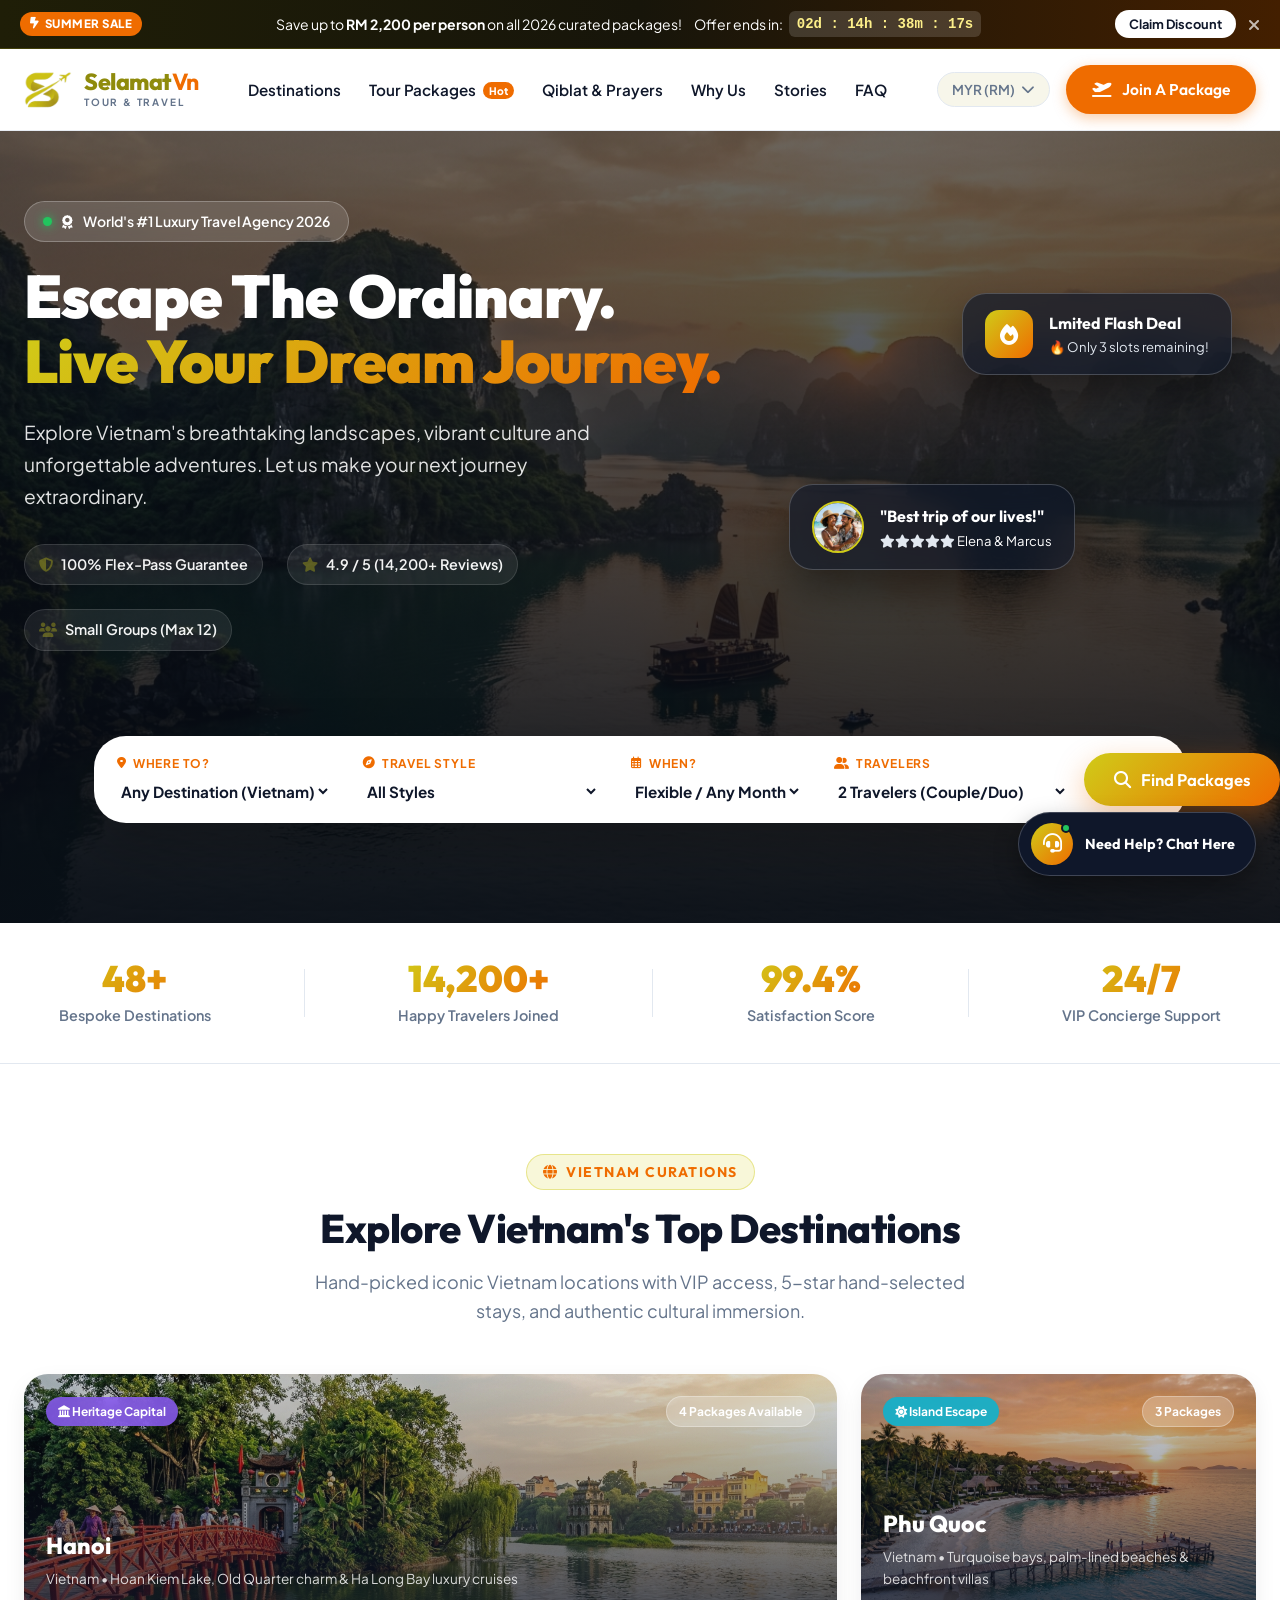
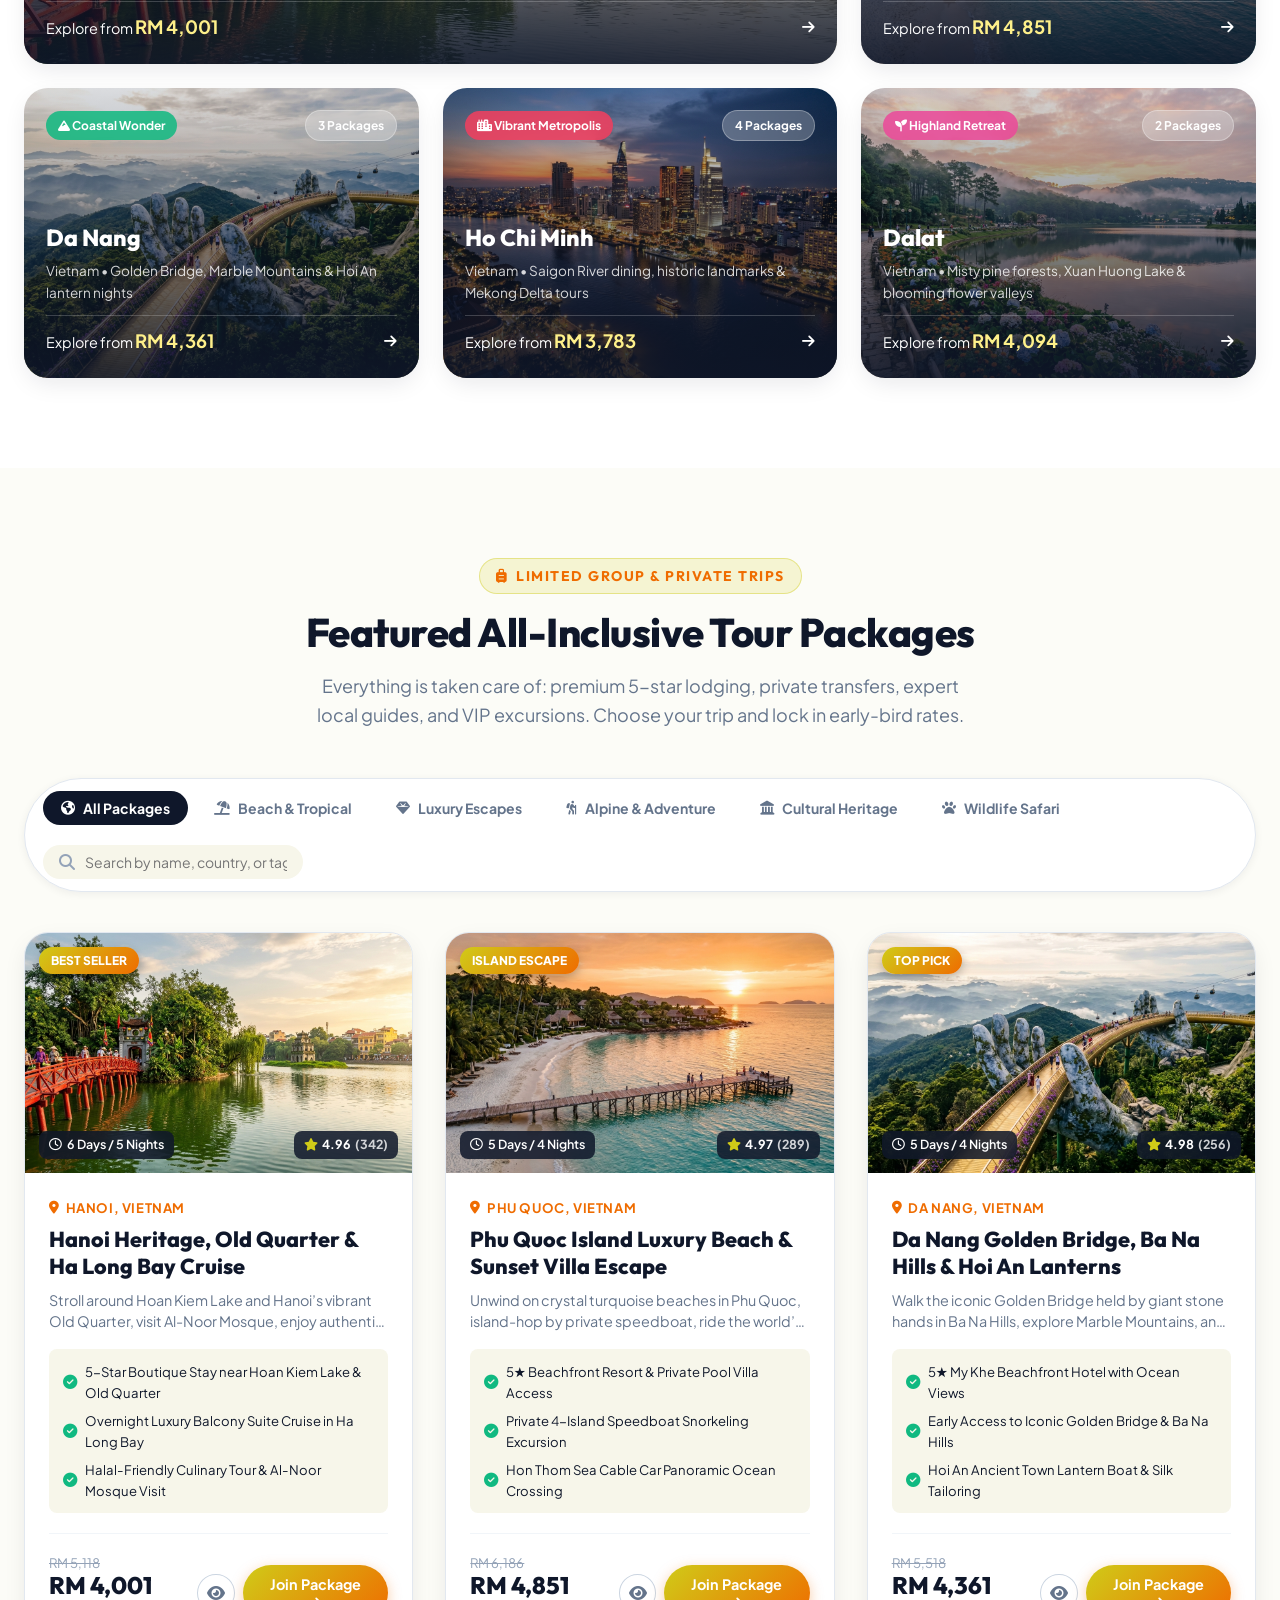
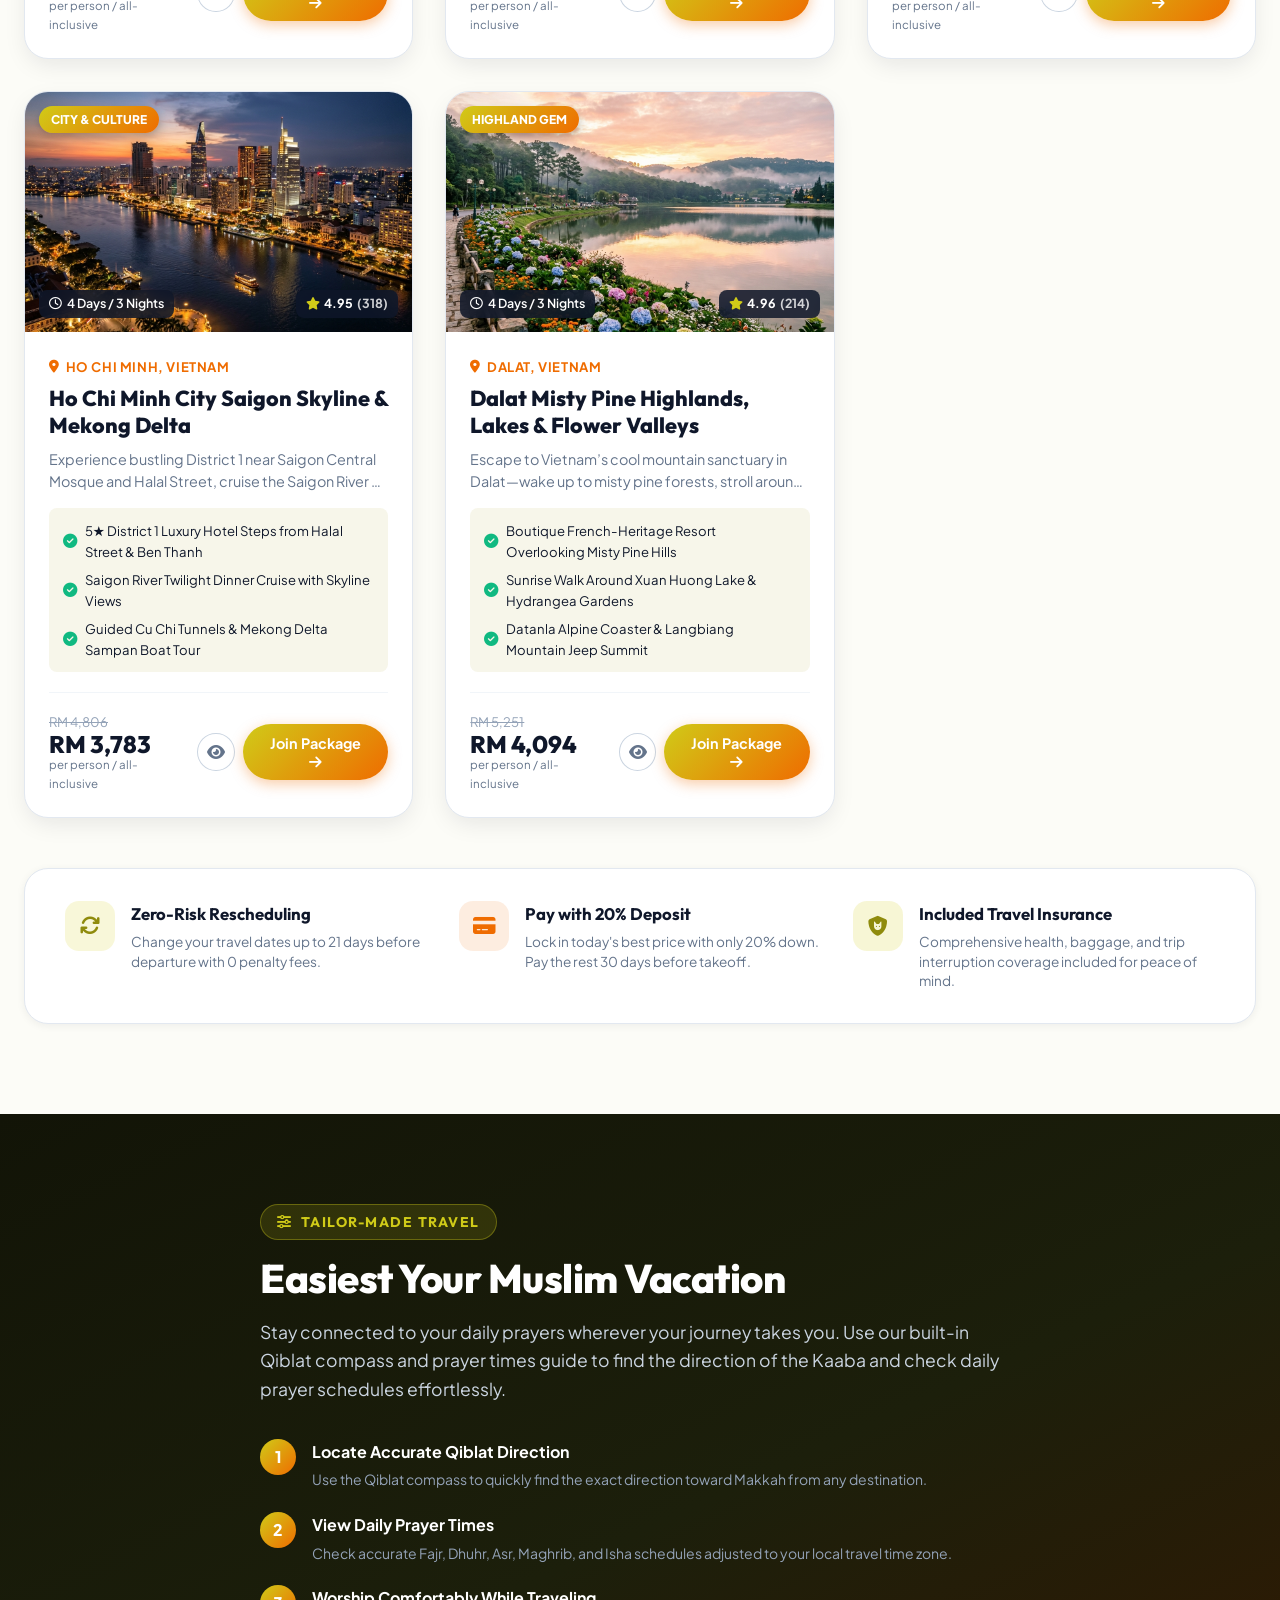
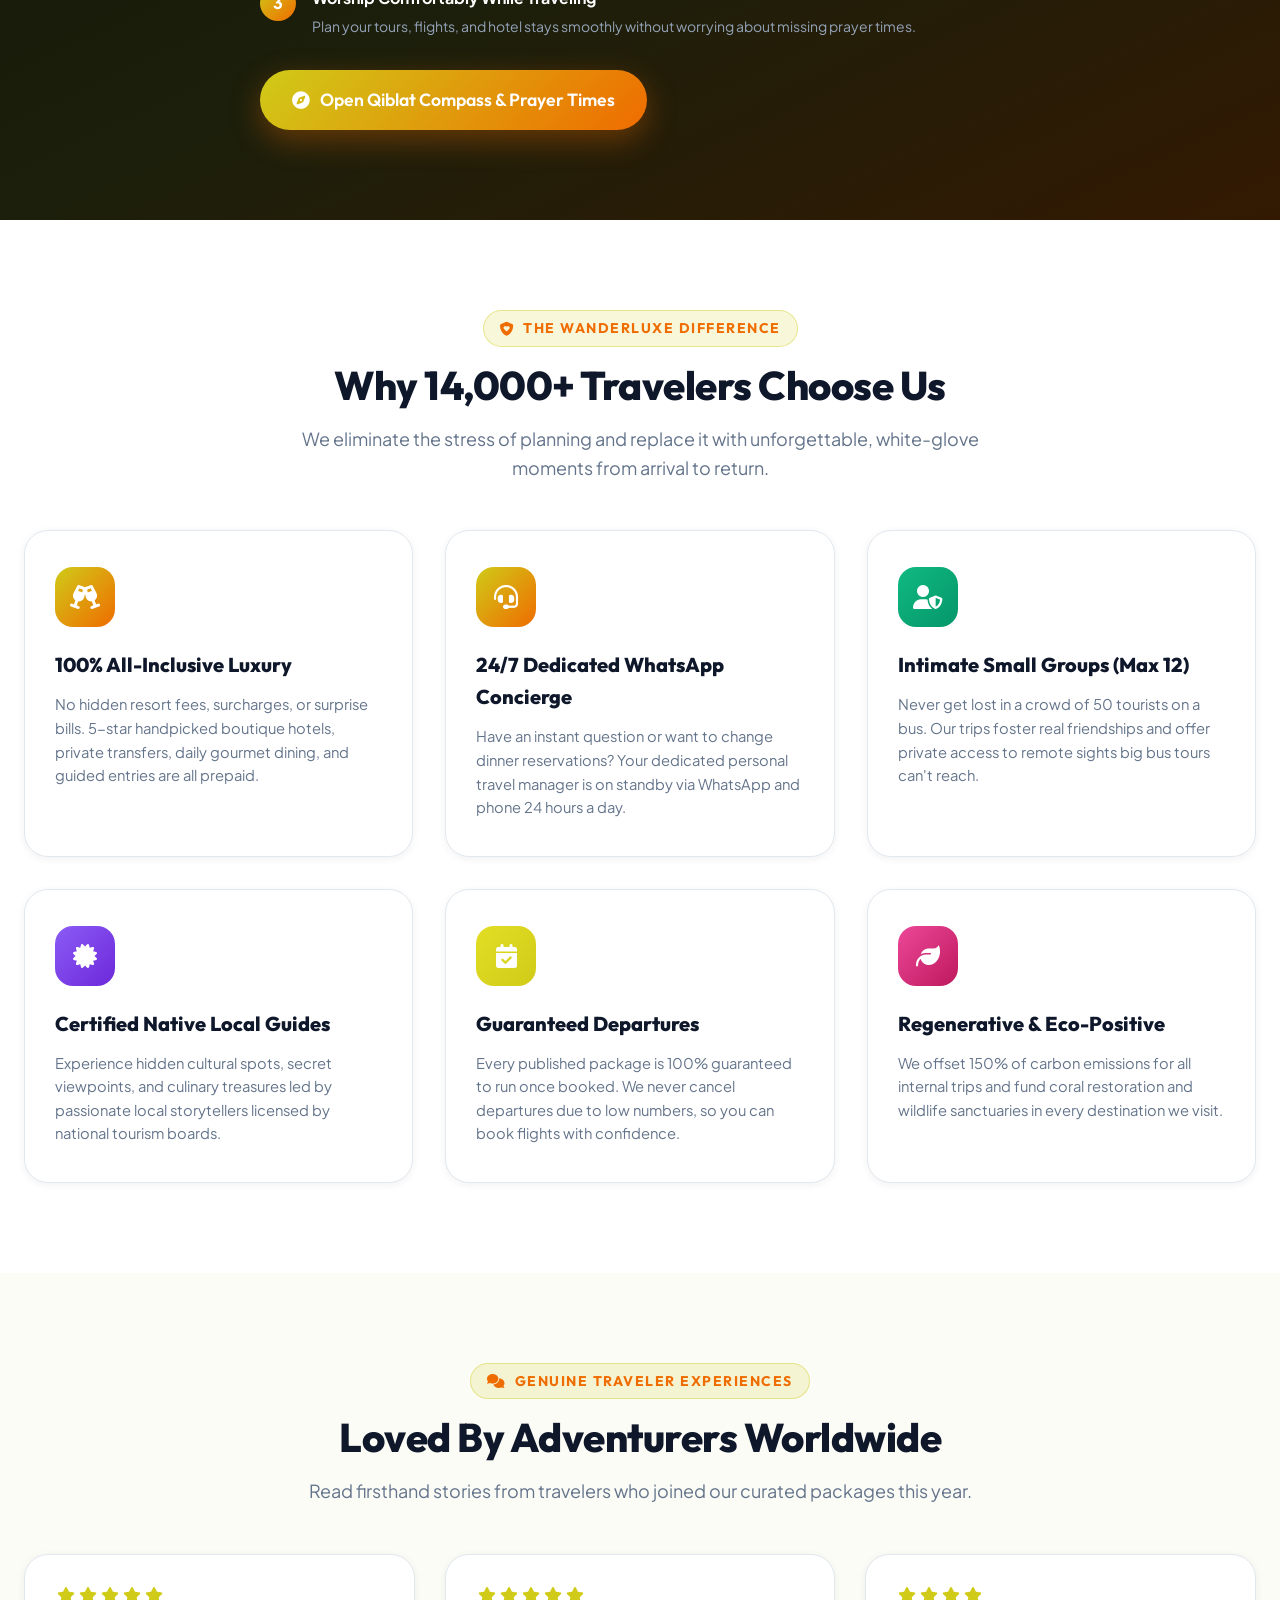
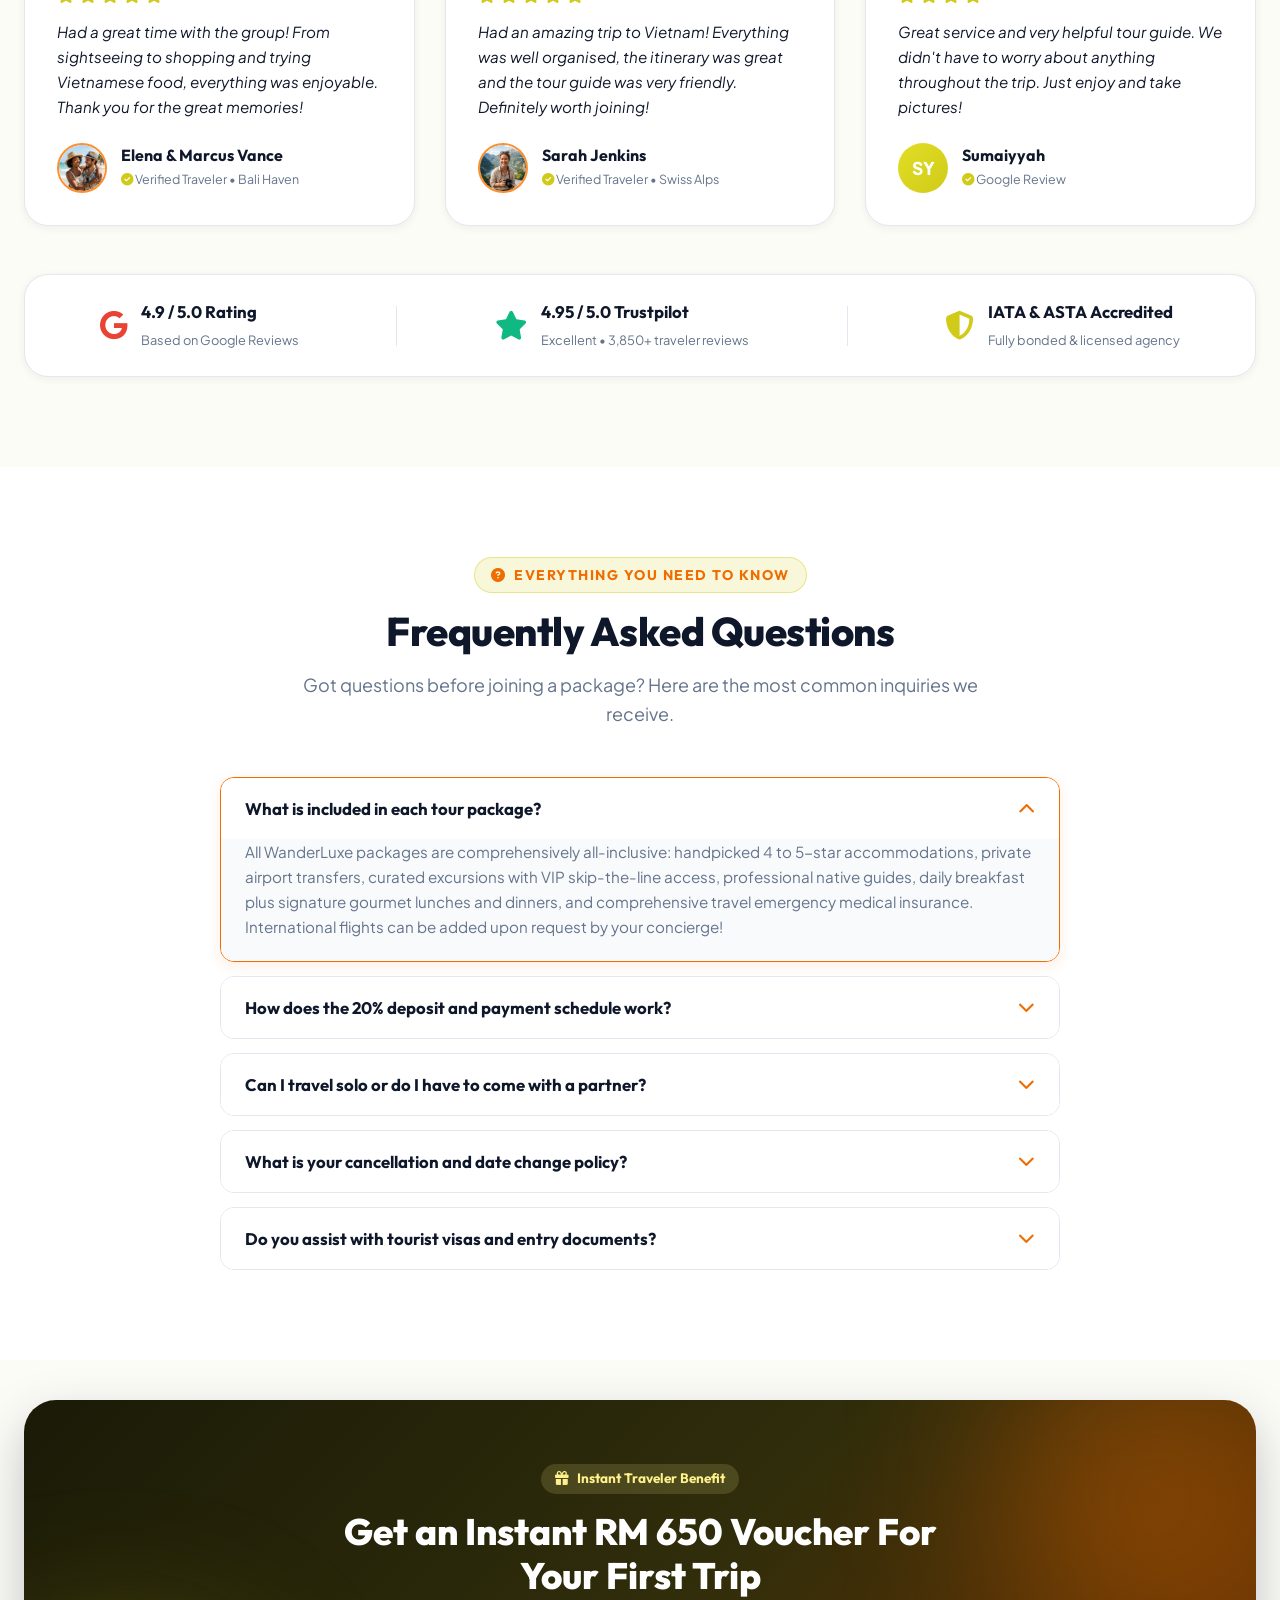
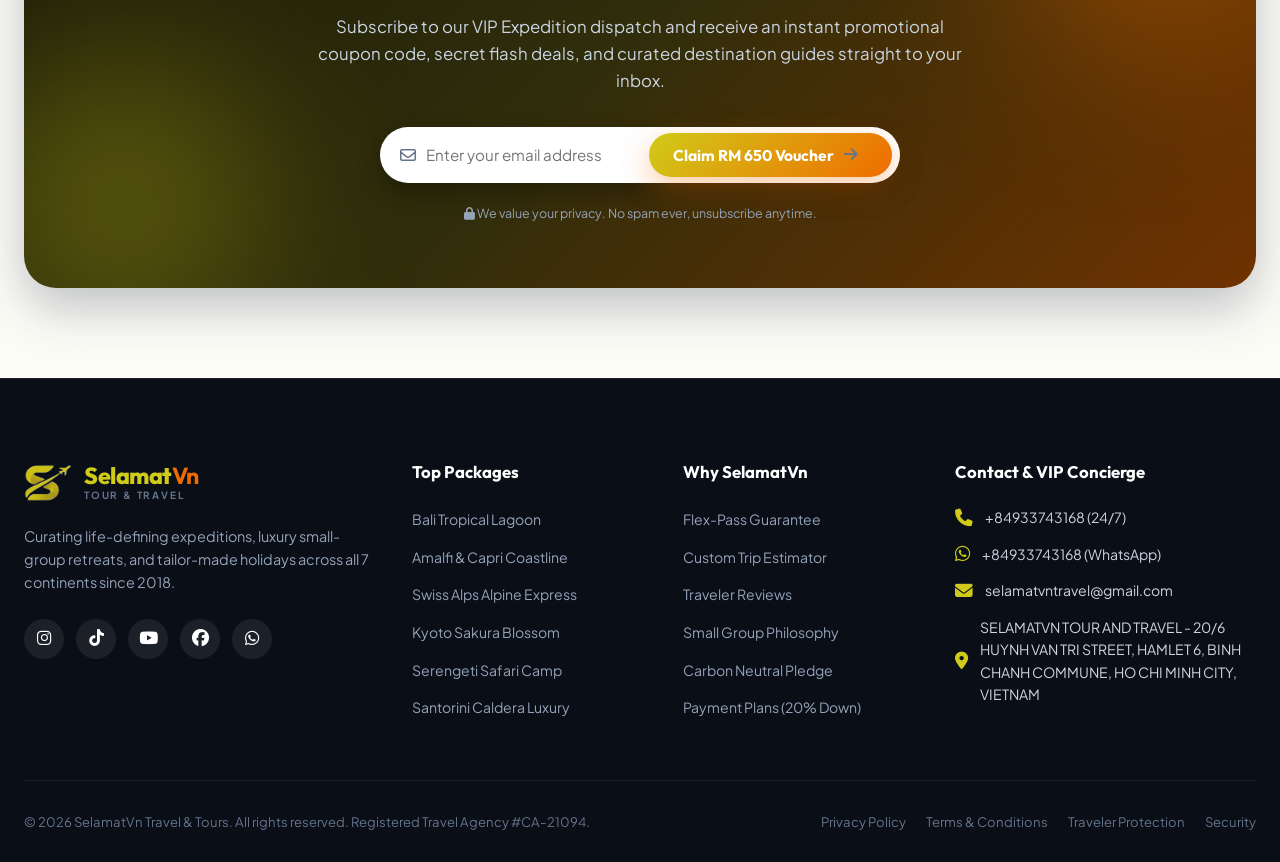
==== commit f729b16c: "Fix Qibla page mobile menu contrast and backdrop stacking" ====
--- a/index.html
+++ b/index.html
@@ -22,7 +22,7 @@
 
   <!-- Custom Stylesheet -->
   <link rel="icon" type="image/png" href="assets/images/selamatvn-mark.png">
-  <link rel="stylesheet" href="styles.css?v=7">
+  <link rel="stylesheet" href="styles.css?v=8">
 </head>
 
 <body>
@@ -327,7 +327,8 @@
 
           <!-- Ho Chi Minh -->
           <div class="destination-card" onclick="window.filterByDestination('hochiminh')">
-            <img src="assets/images/dest-hochiminh.jpg" alt="Ho Chi Minh City Saigon skyline twilight Vietnam" loading="lazy">
+            <img src="assets/images/dest-hochiminh.jpg" alt="Ho Chi Minh City Saigon skyline twilight Vietnam"
+              loading="lazy">
             <div class="destination-overlay">
               <div class="destination-top">
                 <span class="tag-pill tag-luxury"><i class="fa-solid fa-city"></i> Vibrant Metropolis</span>
@@ -346,7 +347,8 @@
 
           <!-- Dalat -->
           <div class="destination-card" onclick="window.filterByDestination('dalat')">
-            <img src="assets/images/dest-dalat.jpg" alt="Dalat misty pine highlands and flower lake Vietnam" loading="lazy">
+            <img src="assets/images/dest-dalat.jpg" alt="Dalat misty pine highlands and flower lake Vietnam"
+              loading="lazy">
             <div class="destination-overlay">
               <div class="destination-top">
                 <span class="tag-pill tag-romantic"><i class="fa-solid fa-seedling"></i> Highland Retreat</span>
@@ -1179,7 +1181,7 @@
         <i class="fa-solid fa-headset"></i>
       </div>
       <span class="concierge-ping"></span>
-      <span class="concierge-btn-text">Need Help? Chat with Concierge</span>
+      <span class="concierge-btn-text">Need Help? Chat Here</span>
     </button>
 
     <div class="concierge-popup" id="conciergePopup">
@@ -1189,7 +1191,7 @@
             <i class="fa-solid fa-user-tie"></i>
           </div>
           <div>
-            <strong>Maya • Senior Travel Specialist</strong>
+            <strong>Ezya • Admin SelamatVn</strong>
             <small><span class="live-dot-green"></span> Online & ready to help</small>
           </div>
         </div>
@@ -1198,7 +1200,7 @@
 
       <div class="concierge-messages" id="conciergeMessages">
         <div class="chat-msg agent-msg">
-          <p>Hello! 🌴 Welcome to SelamatVn. Are you looking to join a package for a couple, solo trip, or private
+          <p> Welcome to SelamatVn. Are you looking to join a package for a couple, solo trip, or private
             group?</p>
         </div>
       </div>
--- a/styles.css
+++ b/styles.css
@@ -3352,7 +3352,7 @@
   }
 
   .nav-link:hover {
-    background: rgba(2, 132, 199, 0.08);
+    background: rgba(239, 108, 0, 0.1);
   }
 
   .mobile-menu-cta {
